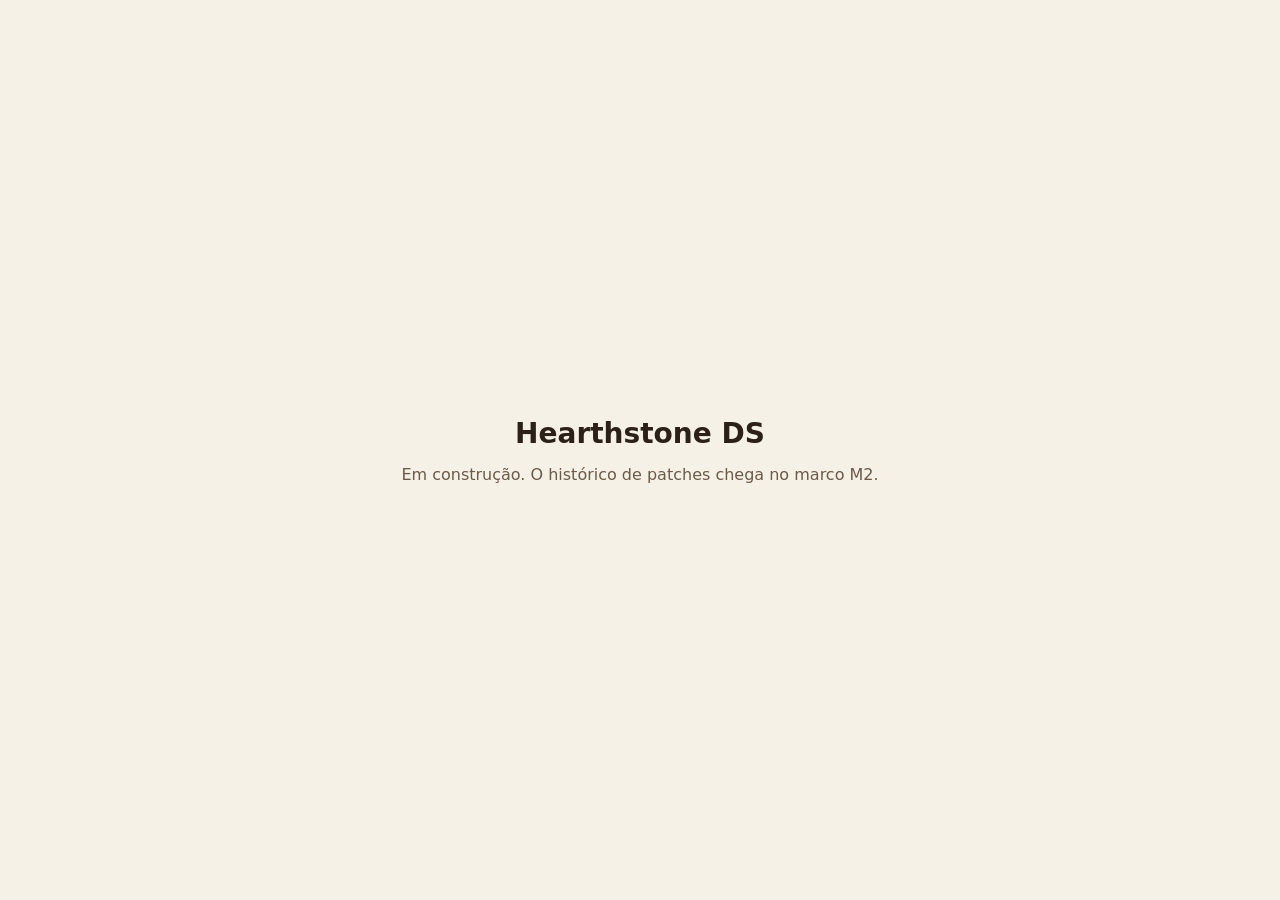
==== site/index.html @ 6dc9e194 "Fundação do Monitor: estrutura, testes e CI Primeira etapa (M0). Esqueleto do pacote Python `hsds` c" ====
<!doctype html>
<html lang="pt-BR">
<head>
  <meta charset="utf-8">
  <meta name="viewport" content="width=device-width, initial-scale=1">
  <title>Hearthstone DS</title>
  <style>
    :root { color-scheme: light dark; --fundo: #f6f1e7; --texto: #2b2118; --suave: #6b5a48; }
    @media (prefers-color-scheme: dark) { :root { --fundo: #1c1712; --texto: #f3e9d8; --suave: #b9a68c; } }
    body { margin: 0; min-height: 100vh; display: grid; place-items: center; background: var(--fundo); color: var(--texto); font: 1rem/1.5 system-ui, sans-serif; padding: 16px; box-sizing: border-box; }
    main { max-width: 32rem; text-align: center; }
    h1 { font-size: 1.75rem; margin: 0 0 .5rem; }
    p { color: var(--suave); margin: 0; }
  </style>
</head>
<body>
  <main>
    <h1>Hearthstone DS</h1>
    <p>Em construção. O histórico de patches chega no marco M2.</p>
  </main>
</body>
</html>
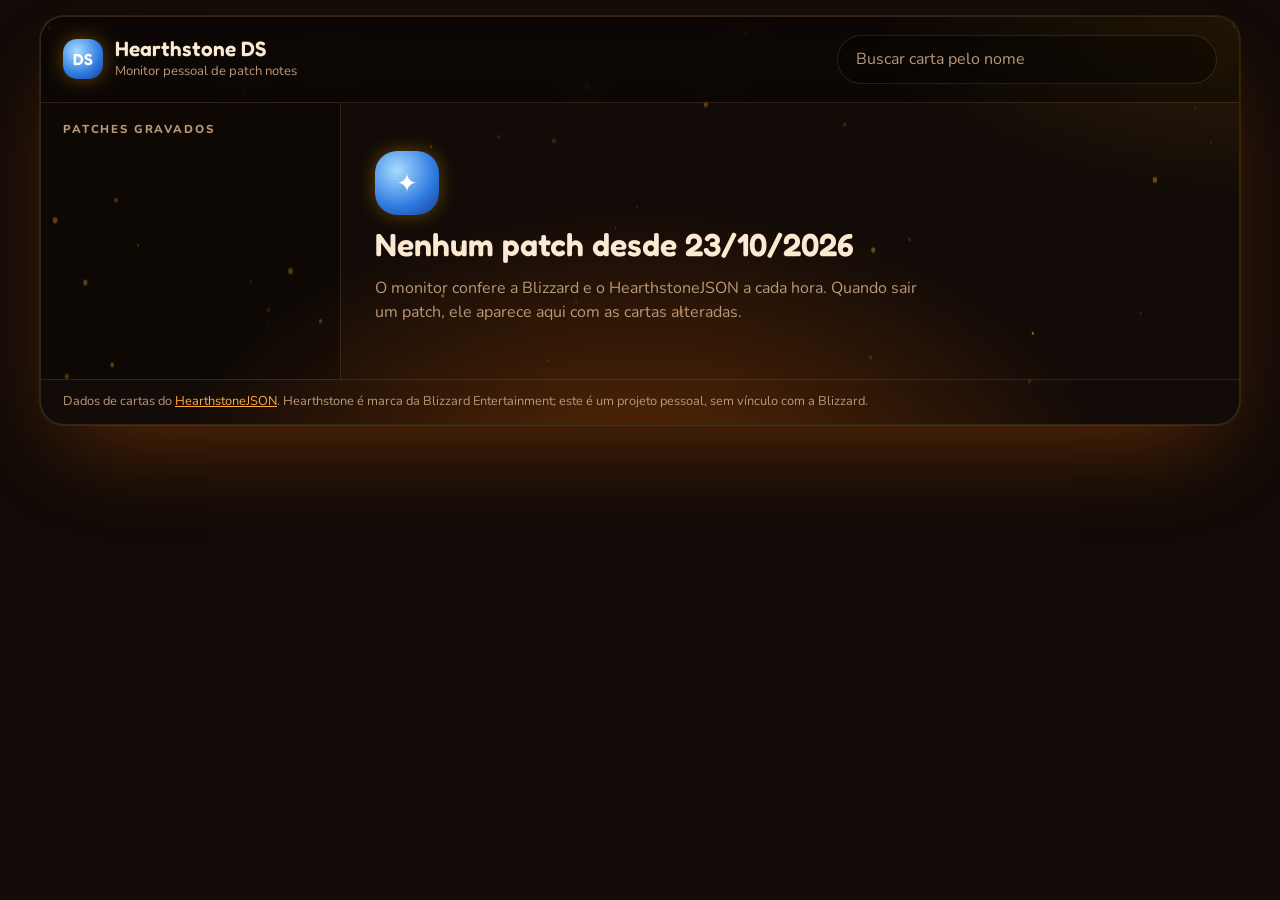
==== commit fa06bb55: "Dashboard estático com patches, cartas e notícias (M2) Primeira versão do dashboard: HTML, CSS e Jav" ====
--- a/site/index.html
+++ b/site/index.html
@@ -2,21 +2,139 @@
 <html lang="pt-BR">
 <head>
   <meta charset="utf-8">
-  <meta name="viewport" content="width=device-width, initial-scale=1">
+  <meta name="viewport" content="width=device-width, initial-scale=1, viewport-fit=cover">
   <title>Hearthstone DS</title>
-  <style>
-    :root { color-scheme: light dark; --fundo: #f6f1e7; --texto: #2b2118; --suave: #6b5a48; }
-    @media (prefers-color-scheme: dark) { :root { --fundo: #1c1712; --texto: #f3e9d8; --suave: #b9a68c; } }
-    body { margin: 0; min-height: 100vh; display: grid; place-items: center; background: var(--fundo); color: var(--texto); font: 1rem/1.5 system-ui, sans-serif; padding: 16px; box-sizing: border-box; }
-    main { max-width: 32rem; text-align: center; }
-    h1 { font-size: 1.75rem; margin: 0 0 .5rem; }
-    p { color: var(--suave); margin: 0; }
-  </style>
+  <meta name="description" content="Monitor pessoal de patch notes de Hearthstone: histórico de patches, cartas alteradas e busca por carta.">
+  <meta name="color-scheme" content="dark">
+  <link rel="preconnect" href="https://fonts.googleapis.com">
+  <link rel="preconnect" href="https://fonts.gstatic.com" crossorigin>
+  <link rel="stylesheet" href="https://fonts.googleapis.com/css2?family=Fredoka:wght@500;600&family=Nunito:wght@400;600;700;800&display=swap">
+  <link rel="stylesheet" href="css/taverna.css">
 </head>
 <body>
-  <main>
-    <h1>Hearthstone DS</h1>
-    <p>Em construção. O histórico de patches chega no marco M2.</p>
-  </main>
+  <a class="pular" href="#detalhe">Pular para o conteúdo</a>
+  <div class="app" id="app">
+    <canvas class="brasas" id="brasas" aria-hidden="true"></canvas>
+
+    <header class="barra">
+      <a class="marca" href="#" aria-label="Hearthstone DS, início">
+        <span class="selo" aria-hidden="true">DS</span>
+        <span><b>Hearthstone DS</b><small>Monitor pessoal de patch notes</small></span>
+      </a>
+      <div class="busca" role="search">
+        <label class="oculto" for="busca">Buscar carta</label>
+        <input id="busca" type="search" placeholder="Buscar carta pelo nome" autocomplete="off" aria-controls="busca-resultados">
+        <div class="resultados" id="busca-resultados" role="listbox" hidden></div>
+      </div>
+    </header>
+
+    <div class="corpo">
+      <nav class="lista" aria-label="Patches">
+        <p class="rotulo">Patches gravados</p>
+        <ol id="lista-patches"></ol>
+      </nav>
+
+      <main class="detalhe" id="detalhe" aria-live="polite" tabindex="-1">
+        <div class="estado" id="estado-carregando">
+          <span class="giro" aria-hidden="true"></span>
+          <p>Carregando os patches…</p>
+        </div>
+        <div class="estado" id="estado-vazio" hidden>
+          <span class="selo grande" aria-hidden="true">✦</span>
+          <h2>Nenhum patch desde 23/10/2026</h2>
+          <p>O monitor confere a Blizzard e o HearthstoneJSON a cada hora. Quando sair um patch, ele aparece aqui com as cartas alteradas.</p>
+        </div>
+        <div class="estado erro" id="estado-erro" hidden>
+          <h2>Não foi possível carregar os dados</h2>
+          <p>Recarregue a página em alguns minutos. Se continuar, a última execução do monitor pode ter falhado.</p>
+        </div>
+        <div id="conteudo"></div>
+      </main>
+    </div>
+
+    <footer class="rodape">
+      Dados de cartas do <a href="https://hearthstonejson.com/">HearthstoneJSON</a>. Hearthstone é marca da Blizzard Entertainment; este é um projeto pessoal, sem vínculo com a Blizzard.
+    </footer>
+  </div>
+
+  <!-- Modelos clonados por site/js/. Cada [data-campo] recebe texto; [data-texto-carta] recebe a marcação higienizada (só <b> e <i>). -->
+  <template id="tpl-patch">
+    <li><button type="button" class="patch" aria-current="false">
+      <span class="v"><span data-campo="versao"></span><time data-campo="data"></time></span>
+      <span class="conta"><span class="b" data-campo="buffs"></span><span class="n" data-campo="nerfs"></span><span class="a" data-campo="alteradas"></span></span>
+    </button></li>
+  </template>
+
+  <template id="tpl-detalhe">
+    <article class="patch-detalhe">
+      <header>
+        <h2 class="titulo" data-campo="titulo"></h2>
+        <div class="meta"><time data-campo="data"></time><a class="link" data-campo="link" href="#" rel="noopener"><span data-campo="link-texto">Notícia oficial</span> <span aria-hidden="true">→</span></a></div>
+      </header>
+      <div class="totais">
+        <div class="total b"><small>Buffs</small><b data-campo="buffs" data-contar></b></div>
+        <div class="total n"><small>Nerfs</small><b data-campo="nerfs" data-contar></b></div>
+        <div class="total a"><small>Alteradas</small><b data-campo="alteradas" data-contar></b></div>
+      </div>
+      <div class="grupos" data-campo="grupos"></div>
+    </article>
+  </template>
+
+  <template id="tpl-grupo">
+    <section class="grupo">
+      <h3><span class="pilula" data-campo="rotulo"></span><span data-campo="quantidade"></span></h3>
+      <ul class="cartas" data-campo="cartas"></ul>
+      <p class="vazio" data-campo="vazio" hidden>Nenhuma neste patch.</p>
+    </section>
+  </template>
+
+  <template id="tpl-carta">
+    <li class="carta">
+      <span class="mana" data-campo="custo"></span>
+      <div>
+        <div class="nome"><b data-campo="nome"></b><small data-campo="classe"></small></div>
+        <ul class="mudancas" data-campo="mudancas"></ul>
+      </div>
+    </li>
+  </template>
+
+  <template id="tpl-mudanca">
+    <li><span class="campo" data-campo="campo"></span><span class="antes" data-campo="antes"></span><span class="seta" aria-label="passou para">→</span><span class="depois" data-campo="depois"></span></li>
+  </template>
+
+  <template id="tpl-mudanca-texto">
+    <li><span class="campo">texto</span><span class="texto-mudou"><span class="antes" data-texto-carta="antes"></span><span class="depois" data-texto-carta="depois"></span></span></li>
+  </template>
+
+  <template id="tpl-resultado">
+    <button type="button" class="resultado" role="option"><span data-campo="nome"></span><small data-campo="info"></small></button>
+  </template>
+
+  <template id="tpl-ficha">
+    <article class="ficha-carta">
+      <button type="button" class="voltar" data-campo="voltar">← Voltar ao patch</button>
+      <header>
+        <h2 class="titulo" data-campo="nome"></h2>
+        <div class="meta"><span data-campo="classe"></span><span>dados da build atual</span></div>
+      </header>
+      <div class="totais" data-campo="atributos"></div>
+      <p class="texto-carta" data-texto-carta="texto"></p>
+      <section class="grupo">
+        <h3>Mudanças registradas</h3>
+        <ol class="historico" data-campo="historico"></ol>
+        <p class="vazio" data-campo="sem-historico" hidden>Nenhuma mudança desde a linha de base.</p>
+      </section>
+    </article>
+  </template>
+
+  <template id="tpl-atributo">
+    <div class="total"><small data-campo="rotulo"></small><b data-campo="valor" data-contar></b></div>
+  </template>
+
+  <template id="tpl-historico">
+    <li><a class="link" data-campo="patch" href="#"></a>, <time data-campo="data"></time><ul class="mudancas" data-campo="mudancas"></ul></li>
+  </template>
+
+  <script type="module" src="js/app.js"></script>
 </body>
 </html>
--- a/site/css/taverna.css
+++ b/site/css/taverna.css
@@ -0,0 +1,185 @@
+/* Taverna à Lareira (D28): fundo de brasa, vidro escuro, Fredoka nos títulos e Nunito no texto. Escura por escolha.
+   Layout: barra com busca no topo; lista de patches à esquerda e detalhe à direita, empilhados abaixo de 780 px. */
+:root {
+  color-scheme: dark;
+  --fundo: #120b07;
+  --texto: #fbe9d2;
+  --suave: #b99878;
+  --linha: rgba(255, 190, 120, .14);
+  --vidro: rgba(40, 24, 14, .72);
+  --campo: rgba(0, 0, 0, .35);
+  --popover: rgba(28, 17, 10, .94);
+  --realce: rgba(255, 171, 0, .09);
+  --selecao: rgba(255, 171, 0, .12);
+  --lateral: rgba(0, 0, 0, .25);
+  --ambar: #ffab3d;
+  --laranja: #ff6d00;
+  --buff: #9be27c;
+  --nerf: #ff7a5c;
+  --alterada: #ffd54f;
+  --sobre-pilula: #1a0f06;
+  --mana: radial-gradient(circle at 35% 30%, #a8dcff, #2f7be0 60%, #173f8f);
+  --brilho-mana: 0 0 18px rgba(255, 171, 0, .35);
+
+  --titulos: 'Fredoka', 'Nunito', system-ui, sans-serif;
+  --corpo: 'Nunito', system-ui, sans-serif;
+  --raio: 22px;
+  --mola: cubic-bezier(.34, 1.56, .64, 1);
+  --saida: cubic-bezier(.22, 1, .36, 1);
+  --suave-curva: cubic-bezier(.16, 1, .3, 1);
+}
+
+* { box-sizing: border-box; }
+[hidden] { display: none !important; }
+html { background: var(--fundo); }
+body {
+  margin: 0;
+  min-height: 100vh;
+  background: var(--fundo);
+  color: var(--texto);
+  font: 400 1rem/1.55 var(--corpo);
+  padding-block: 16px 32px;
+  padding-left: max(16px, env(safe-area-inset-left, 0px));
+  padding-right: max(16px, env(safe-area-inset-right, 0px));
+}
+a { color: var(--ambar); }
+:focus-visible { outline: 2px solid var(--ambar); outline-offset: 3px; }
+.oculto { position: absolute; width: 1px; height: 1px; overflow: hidden; clip: rect(0 0 0 0); white-space: nowrap; }
+.pular { position: absolute; left: 16px; top: -60px; z-index: 20; background: var(--ambar); color: var(--sobre-pilula); padding: 10px 14px; border-radius: 12px; font-weight: 800; }
+.pular:focus { top: 12px; }
+
+/* Moldura */
+.app {
+  position: relative;
+  isolation: isolate;
+  overflow: hidden;
+  max-width: 1200px;
+  margin: 0 auto;
+  border: 1px solid var(--linha);
+  border-radius: 24px;
+  box-shadow: 0 0 0 1px rgba(255, 171, 0, .12), 0 40px 90px -30px rgba(255, 109, 0, .35);
+  background: var(--fundo);
+}
+.app::before {
+  content: "";
+  position: absolute;
+  inset: 0;
+  z-index: -2;
+  pointer-events: none;
+  background:
+    radial-gradient(800px 500px at 50% 120%, rgba(255, 109, 0, .32), transparent 60%),
+    radial-gradient(600px 300px at 100% 0%, rgba(255, 171, 0, .12), transparent 60%);
+}
+.brasas { position: absolute; inset: 0; width: 100%; height: 100%; z-index: -1; pointer-events: none; }
+
+/* Barra */
+.barra { display: flex; flex-wrap: wrap; gap: 14px; align-items: center; justify-content: space-between; padding: 18px 22px; border-bottom: 1px solid var(--linha); background: rgba(0, 0, 0, .3); backdrop-filter: blur(14px); }
+.marca { display: flex; align-items: center; gap: 12px; color: inherit; text-decoration: none; }
+.marca b { display: block; font: 600 1.3rem/1.1 var(--titulos); }
+.marca small { display: block; color: var(--suave); font-size: .82rem; }
+.selo { width: 40px; height: 40px; flex: none; display: grid; place-items: center; border-radius: 14px; background: var(--mana); color: #fff; font: 600 1rem var(--titulos); box-shadow: var(--brilho-mana); animation: respira 4s ease-in-out infinite; }
+.selo.grande { width: 64px; height: 64px; border-radius: 22px; font-size: 1.6rem; }
+@keyframes respira { 50% { transform: translateY(-2px) rotate(-4deg); } }
+
+.busca { position: relative; flex: 1 1 240px; max-width: 380px; }
+.busca input { width: 100%; min-height: 46px; padding: 11px 18px; font: inherit; color: var(--texto); background: var(--campo); border: 1px solid var(--linha); border-radius: 999px; transition: box-shadow .35s var(--saida), border-color .35s; }
+.busca input::placeholder { color: var(--suave); }
+.busca input:focus { outline: none; border-color: var(--ambar); box-shadow: 0 0 0 4px rgba(255, 171, 61, .22); }
+.resultados { position: absolute; z-index: 6; left: 0; right: 0; top: calc(100% + 8px); display: grid; padding: 6px; background: var(--popover); border: 1px solid var(--linha); border-radius: 20px; box-shadow: 0 20px 50px rgba(0, 0, 0, .45); backdrop-filter: blur(18px); transform-origin: top; animation: abre .35s var(--mola) both; }
+@keyframes abre { from { opacity: 0; transform: translateY(-6px) scale(.97); } }
+.resultado { all: unset; cursor: pointer; display: flex; justify-content: space-between; gap: 10px; padding: 10px 14px; border-radius: 14px; animation: sobe .4s var(--saida) both; animation-delay: calc(var(--i, 0) * 45ms); }
+.resultado:hover, .resultado:focus-visible, .resultado[aria-selected="true"] { background: var(--realce); }
+.resultado small { color: var(--suave); }
+.resultado[disabled] { cursor: default; color: var(--suave); }
+
+/* Corpo */
+.corpo { display: grid; grid-template-columns: minmax(0, 300px) minmax(0, 1fr); }
+@media (max-width: 780px) { .corpo { grid-template-columns: minmax(0, 1fr); } }
+.lista { padding: 18px 12px; border-right: 1px solid var(--linha); background: var(--lateral); }
+@media (max-width: 780px) { .lista { border-right: 0; border-bottom: 1px solid var(--linha); } }
+.rotulo { margin: 0 10px 10px; color: var(--suave); font-weight: 800; font-size: .72rem; letter-spacing: .16em; text-transform: uppercase; }
+.lista ol { list-style: none; margin: 0; padding: 0; display: grid; gap: 6px; }
+.patch { all: unset; box-sizing: border-box; width: 100%; min-height: 44px; cursor: pointer; display: grid; gap: 4px; padding: 12px 14px; border-radius: 18px; transition: transform .45s var(--mola), background .3s; animation: sobe .6s var(--saida) both; animation-delay: calc(var(--i, 0) * 80ms); }
+.patch:hover { transform: translateX(4px); background: var(--realce); }
+.patch[aria-current="true"] { background: var(--selecao); box-shadow: inset 0 0 0 1px rgba(255, 171, 0, .35); }
+.patch .v { display: flex; justify-content: space-between; gap: 8px; font: 600 1.2rem var(--titulos); }
+.patch time { font: 600 .82rem var(--corpo); color: var(--suave); font-variant-numeric: tabular-nums; }
+.conta { display: flex; flex-wrap: wrap; gap: 4px 10px; font-size: .8rem; font-weight: 700; font-variant-numeric: tabular-nums; }
+.conta .b, .total.b b { color: var(--buff); }
+.conta .n, .total.n b { color: var(--nerf); }
+.conta .a, .total.a b { color: var(--alterada); }
+
+/* Detalhe */
+.detalhe { min-width: 0; padding: 24px clamp(16px, 3vw, 34px) 30px; outline: none; }
+.patch-detalhe, .ficha-carta { display: grid; gap: 22px; }
+.patch-detalhe > header, .ficha-carta > header { display: grid; gap: 8px; }
+.titulo { margin: 0; font: 600 clamp(1.7rem, 3.4vw, 2.5rem)/1.08 var(--titulos); letter-spacing: -.02em; text-wrap: balance; }
+/* site/js/ quebra o título em <span class="palavra" style="--i:N"> para a revelação palavra a palavra */
+.titulo .palavra { display: inline-block; background: linear-gradient(180deg, #ffe7c2, var(--ambar)); -webkit-background-clip: text; background-clip: text; color: transparent; animation: palavra .7s var(--suave-curva) both; animation-delay: calc(var(--i, 0) * 70ms); margin-right: .24em; }
+.titulo .palavra:last-child { margin-right: 0; }
+@keyframes palavra { from { opacity: 0; transform: translateY(.45em) rotate(3deg); filter: blur(6px); } }
+.meta { display: flex; flex-wrap: wrap; gap: 8px 14px; align-items: center; color: var(--suave); font-size: .9rem; }
+.link { display: inline-flex; align-items: center; gap: 6px; color: var(--ambar); font-weight: 700; text-decoration: none; transition: gap .35s var(--mola); }
+.link:hover { gap: 12px; }
+
+.totais { display: flex; flex-wrap: wrap; gap: 10px; }
+.total { flex: 1 1 120px; display: grid; gap: 2px; padding: 14px 16px; background: var(--vidro); border: 1px solid var(--linha); border-radius: var(--raio); animation: sobe .6s var(--saida) both; animation-delay: calc(var(--i, 0) * 70ms + 120ms); }
+.total small { color: var(--suave); font-weight: 800; font-size: .7rem; letter-spacing: .14em; text-transform: uppercase; }
+.total b { font: 600 2rem/1 var(--titulos); font-variant-numeric: tabular-nums; }
+
+.grupos { display: grid; gap: 22px; }
+.grupo { display: grid; gap: 10px; }
+.grupo h3 { margin: 0; display: flex; align-items: center; gap: 10px; font: 600 1.15rem var(--titulos); }
+.pilula { position: relative; overflow: hidden; padding: 4px 11px; border-radius: 999px; color: var(--sobre-pilula); font: 800 .72rem var(--corpo); letter-spacing: .1em; text-transform: uppercase; }
+.pilula::after { content: ""; position: absolute; inset: 0; background: linear-gradient(100deg, transparent 30%, rgba(255, 255, 255, .55) 50%, transparent 70%); transform: translateX(-120%); animation: brilho 3.2s var(--saida) infinite; animation-delay: var(--d, 0s); }
+@keyframes brilho { 0%, 60% { transform: translateX(-120%); } 100% { transform: translateX(120%); } }
+.grupo.buffs .pilula { background: var(--buff); }
+.grupo.nerfs .pilula { background: var(--nerf); --d: .6s; }
+.grupo.alteradas .pilula { background: var(--alterada); --d: 1.2s; }
+
+.cartas { list-style: none; margin: 0; padding: 0; display: grid; gap: 10px; }
+/* site/js/ atualiza --cx e --cy no pointermove para a luz que segue o cursor */
+.carta { position: relative; overflow: hidden; display: grid; grid-template-columns: auto minmax(0, 1fr); gap: 14px; align-items: start; padding: 14px 16px; background: var(--vidro); border: 1px solid var(--linha); border-radius: var(--raio); transition: transform .5s var(--mola), box-shadow .4s, border-color .4s; animation: sobe .65s var(--saida) both; animation-delay: calc(var(--i, 0) * 70ms + 200ms); }
+.carta:has(> .mana[hidden]) { grid-template-columns: minmax(0, 1fr); }
+.carta::before { content: ""; position: absolute; inset: 0; pointer-events: none; opacity: 0; background: radial-gradient(360px circle at var(--cx, 50%) var(--cy, 50%), rgba(255, 171, 61, .22), transparent 60%); transition: opacity .3s; }
+.carta:hover { transform: translateY(-4px) scale(1.01); border-color: var(--ambar); box-shadow: 0 0 0 1px rgba(255, 171, 0, .45), 0 20px 50px -20px rgba(255, 109, 0, .55); }
+.carta:hover::before { opacity: 1; }
+.mana { width: 40px; height: 40px; display: grid; place-items: center; border-radius: 50%; background: var(--mana); color: #fff; font: 600 1.15rem var(--titulos); font-variant-numeric: tabular-nums; box-shadow: var(--brilho-mana); }
+.carta:hover .mana { animation: pulsa 1.1s var(--saida) infinite; }
+@keyframes pulsa { 0% { box-shadow: var(--brilho-mana), 0 0 0 0 rgba(255, 171, 61, .6); } 100% { box-shadow: var(--brilho-mana), 0 0 0 12px transparent; } }
+.nome { display: flex; flex-wrap: wrap; gap: 4px 10px; align-items: baseline; }
+.nome b { font-size: 1.02rem; font-weight: 800; }
+.nome small { color: var(--suave); font-weight: 800; font-size: .68rem; letter-spacing: .12em; text-transform: uppercase; }
+.mudancas { list-style: none; margin: 8px 0 0; padding: 0; display: grid; gap: 6px; font-size: .92rem; }
+.mudancas li { display: flex; flex-wrap: wrap; gap: 6px 10px; align-items: center; }
+.campo { min-width: 4.6em; color: var(--suave); font-weight: 700; }
+.antes { color: var(--suave); text-decoration: line-through; text-decoration-thickness: 2px; }
+.seta { display: inline-block; color: var(--ambar); animation: seta 1.8s var(--saida) infinite; }
+@keyframes seta { 50% { transform: translateX(3px); } }
+.depois { display: inline-block; padding: 1px 10px; border-radius: 999px; background: var(--realce); font-weight: 800; animation: salta .6s var(--mola) both; animation-delay: calc(var(--i, 0) * 70ms + 500ms); }
+@keyframes salta { from { opacity: 0; transform: scale(.4); } }
+.texto-mudou { display: grid; gap: 4px; width: 100%; }
+.texto-mudou .depois { border-radius: 12px; padding: 4px 10px; }
+.vazio { margin: 0; color: var(--suave); font-size: .9rem; }
+
+.texto-carta { margin: 0; max-width: 60ch; padding: 14px 16px; background: var(--vidro); border: 1px solid var(--linha); border-radius: var(--raio); }
+.historico { margin: 0; padding-left: 1.2em; display: grid; gap: 8px; }
+.voltar { all: unset; cursor: pointer; width: max-content; color: var(--ambar); font-weight: 800; font-size: .92rem; transition: transform .35s var(--mola); }
+.voltar:hover { transform: translateX(-4px); }
+
+/* Estados */
+.estado { display: grid; justify-items: start; gap: 12px; padding: 24px 0; max-width: 56ch; animation: sobe .6s var(--saida) both; }
+.estado h2 { margin: 0; font: 600 clamp(1.5rem, 3vw, 2rem)/1.15 var(--titulos); text-wrap: balance; }
+.estado p { margin: 0; color: var(--suave); }
+.estado.erro h2 { color: var(--nerf); }
+.giro { width: 36px; height: 36px; border-radius: 50%; border: 3px solid var(--linha); border-top-color: var(--ambar); animation: gira 1s linear infinite; }
+@keyframes gira { to { transform: rotate(360deg); } }
+
+.rodape { padding: 12px 22px; border-top: 1px solid var(--linha); color: var(--suave); font-size: .8rem; }
+
+@keyframes sobe { from { opacity: 0; transform: translateY(16px); filter: blur(4px); } }
+
+@media (prefers-reduced-motion: reduce) {
+  *, *::before, *::after { animation: none !important; transition: none !important; }
+  .titulo .palavra { opacity: 1; }
+}
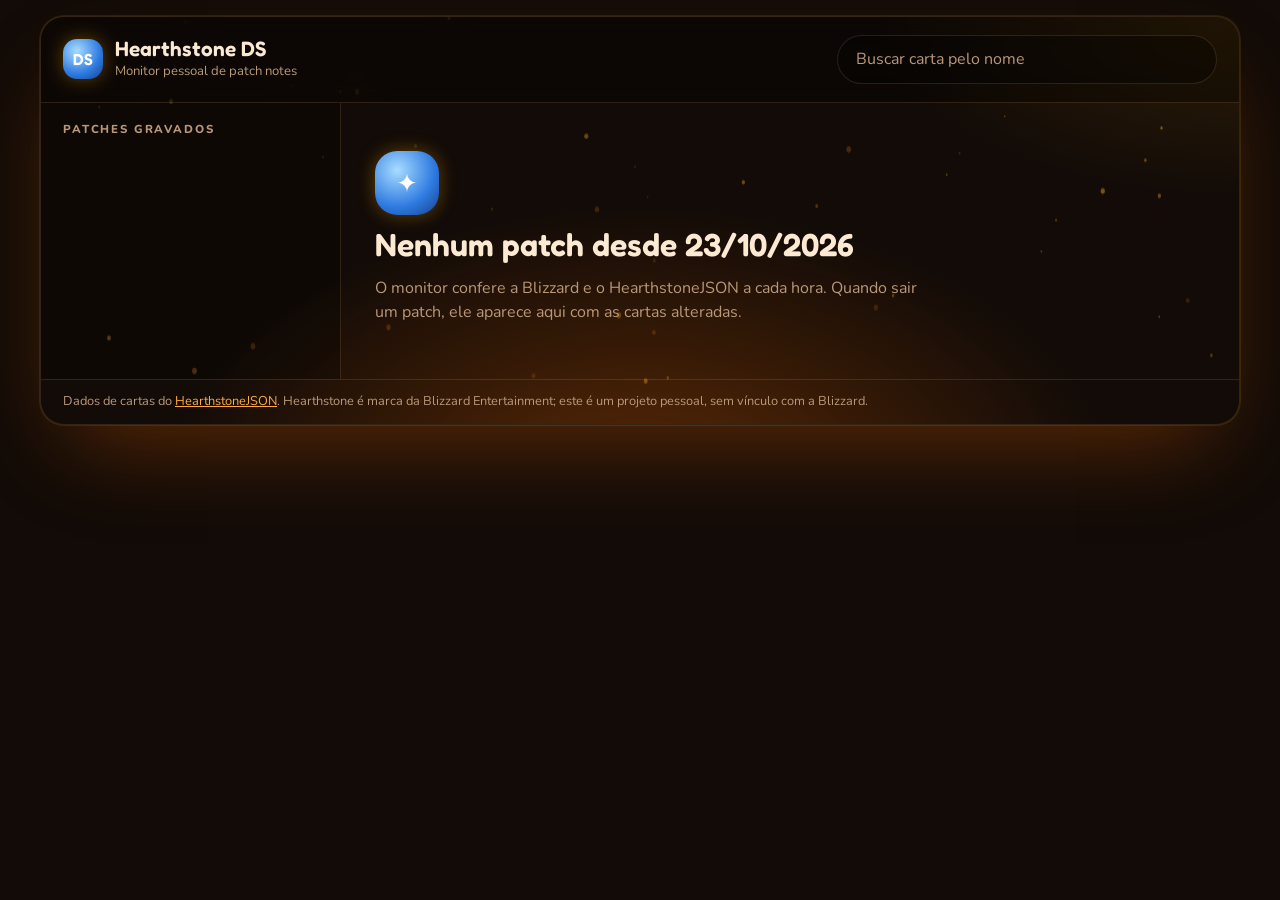
==== commit dab7d749: "Resumo dos patches e das notícias por IA (M2b) Cada patch e cada notícia ganham um resumo em portugu" ====
--- a/site/index.html
+++ b/site/index.html
@@ -4,7 +4,7 @@
   <meta charset="utf-8">
   <meta name="viewport" content="width=device-width, initial-scale=1, viewport-fit=cover">
   <title>Hearthstone DS</title>
-  <meta name="description" content="Monitor pessoal de patch notes de Hearthstone: histórico de patches, cartas alteradas e busca por carta.">
+  <meta name="description" content="Monitor pessoal de patch notes de Hearthstone: histórico de patches, cartas alteradas, notícias resumidas e busca por carta.">
   <meta name="color-scheme" content="dark">
   <link rel="preconnect" href="https://fonts.googleapis.com">
   <link rel="preconnect" href="https://fonts.gstatic.com" crossorigin>
@@ -29,9 +29,11 @@
     </header>
 
     <div class="corpo">
-      <nav class="lista" aria-label="Patches">
+      <nav class="lista" aria-label="Patches e notícias">
         <p class="rotulo">Patches gravados</p>
         <ol id="lista-patches"></ol>
+        <p class="rotulo rotulo-noticias" id="rotulo-noticias" hidden>Notícias</p>
+        <ol id="lista-noticias" hidden></ol>
       </nav>
 
       <main class="detalhe" id="detalhe" aria-live="polite" tabindex="-1">
@@ -71,6 +73,11 @@
         <h2 class="titulo" data-campo="titulo"></h2>
         <div class="meta"><time data-campo="data"></time><a class="link" data-campo="link" href="#" rel="noopener"><span data-campo="link-texto">Notícia oficial</span> <span aria-hidden="true">→</span></a></div>
       </header>
+      <section class="resumo-ia" data-campo="resumo-ia" aria-labelledby="resumo-ia-titulo" hidden>
+        <h3 id="resumo-ia-titulo"><span class="selo-ia"><span aria-hidden="true">✦</span> Resumo gerado por IA</span></h3>
+        <ul class="topicos" data-campo="topicos"></ul>
+        <p class="nota-ia">Escrito por IA a partir da <a data-campo="resumo-link" href="#" rel="noopener">notícia oficial</a>; os números das cartas vêm dos dados abaixo.</p>
+      </section>
       <div class="totais">
         <div class="total b"><small>Buffs</small><b data-campo="buffs" data-contar></b></div>
         <div class="total n"><small>Nerfs</small><b data-campo="nerfs" data-contar></b></div>
@@ -78,6 +85,33 @@
       </div>
       <div class="grupos" data-campo="grupos"></div>
     </article>
+  </template>
+
+  <template id="tpl-noticia-item">
+    <li><button type="button" class="patch noticia-item" aria-current="false">
+      <span class="titulo-noticia" data-campo="titulo"></span>
+      <time data-campo="data"></time>
+    </button></li>
+  </template>
+
+  <template id="tpl-noticia">
+    <article class="patch-detalhe noticia-detalhe">
+      <header>
+        <p class="tipo">Notícia</p>
+        <h2 class="titulo" data-campo="titulo"></h2>
+        <div class="meta"><time data-campo="data"></time><a class="link" data-campo="link" href="#" rel="noopener">Notícia oficial <span aria-hidden="true">→</span></a></div>
+      </header>
+      <section class="resumo-ia" data-campo="resumo-ia" aria-labelledby="resumo-noticia-titulo" hidden>
+        <h3 id="resumo-noticia-titulo"><span class="selo-ia"><span aria-hidden="true">✦</span> Resumo gerado por IA</span></h3>
+        <ul class="topicos" data-campo="topicos"></ul>
+        <p class="nota-ia">Escrito por IA a partir da <a data-campo="resumo-link" href="#" rel="noopener">notícia oficial</a>.</p>
+      </section>
+      <p class="vazio" data-campo="sem-resumo" hidden>O resumo desta notícia ainda não ficou pronto. Enquanto isso, a notícia completa está no link acima.</p>
+    </article>
+  </template>
+
+  <template id="tpl-topico">
+    <li class="topico" data-campo="texto"></li>
   </template>
 
   <template id="tpl-grupo">
--- a/site/css/taverna.css
+++ b/site/css/taverna.css
@@ -109,6 +109,13 @@
 .conta .n, .total.n b { color: var(--nerf); }
 .conta .a, .total.a b { color: var(--alterada); }
 
+/* Notícias na lista: site/js/ reaproveita .patch, com título em várias linhas */
+.rotulo-noticias { margin-top: 22px; }
+.noticia-item { gap: 6px; }
+.titulo-noticia { font: 600 1rem/1.3 var(--titulos); text-wrap: balance; }
+.noticia-item time { font: 600 .78rem var(--corpo); color: var(--suave); }
+.tipo { margin: 0; color: var(--ambar); font-weight: 800; font-size: .72rem; letter-spacing: .16em; text-transform: uppercase; }
+
 /* Detalhe */
 .detalhe { min-width: 0; padding: 24px clamp(16px, 3vw, 34px) 30px; outline: none; }
 .patch-detalhe, .ficha-carta { display: grid; gap: 22px; }
@@ -126,6 +133,17 @@
 .total { flex: 1 1 120px; display: grid; gap: 2px; padding: 14px 16px; background: var(--vidro); border: 1px solid var(--linha); border-radius: var(--raio); animation: sobe .6s var(--saida) both; animation-delay: calc(var(--i, 0) * 70ms + 120ms); }
 .total small { color: var(--suave); font-weight: 800; font-size: .7rem; letter-spacing: .14em; text-transform: uppercase; }
 .total b { font: 600 2rem/1 var(--titulos); font-variant-numeric: tabular-nums; }
+
+/* Resumo por IA (M2b): site/js/ põe --i em cada .topico para a cascata */
+.resumo-ia { position: relative; overflow: hidden; display: grid; gap: 12px; padding: 18px 20px; background: var(--vidro); border: 1px solid var(--linha); border-left: 3px solid var(--ambar); border-radius: var(--raio); animation: sobe .6s var(--saida) both; animation-delay: 80ms; }
+.resumo-ia::before { content: ""; position: absolute; inset: -40% 40% auto -10%; height: 160%; pointer-events: none; background: radial-gradient(closest-side, rgba(255, 171, 61, .12), transparent); }
+.resumo-ia h3 { margin: 0; }
+.selo-ia { position: relative; overflow: hidden; display: inline-flex; align-items: center; gap: 6px; padding: 4px 12px; border-radius: 999px; background: var(--realce); box-shadow: inset 0 0 0 1px rgba(255, 171, 0, .35); color: var(--ambar); font: 800 .72rem var(--corpo); letter-spacing: .1em; text-transform: uppercase; }
+.selo-ia::after { content: ""; position: absolute; inset: 0; background: linear-gradient(100deg, transparent 30%, rgba(255, 220, 160, .35) 50%, transparent 70%); transform: translateX(-120%); animation: brilho 3.2s var(--saida) infinite; }
+.topicos { list-style: none; margin: 0; padding: 0; display: grid; gap: 14px; max-width: 70ch; }
+.topico { position: relative; padding: 12px 14px; background: var(--campo); border-radius: 16px; line-height: 1.6; animation: sobe .55s var(--saida) both; animation-delay: calc(var(--i, 0) * 70ms + 160ms); }
+.nota-ia { margin: 0; color: var(--suave); font-size: .82rem; }
+.nota-ia a { color: var(--ambar); font-weight: 700; }
 
 .grupos { display: grid; gap: 22px; }
 .grupo { display: grid; gap: 10px; }
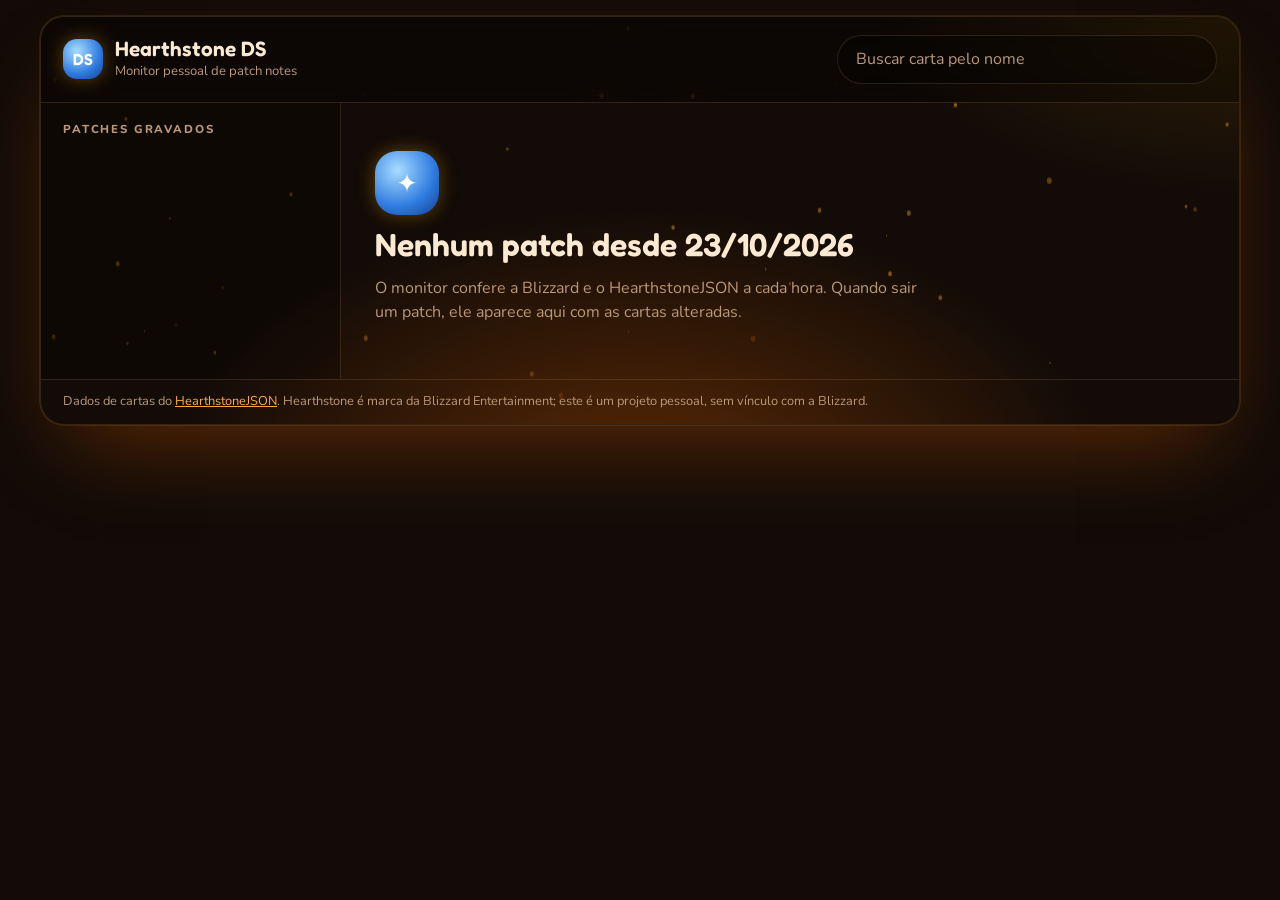
==== commit 43318234: "Histórico retroativo de patches e notícias (M2c) O Monitor consegue montar o histórico antigo de pat" ====
--- a/site/index.html
+++ b/site/index.html
@@ -32,8 +32,10 @@
       <nav class="lista" aria-label="Patches e notícias">
         <p class="rotulo">Patches gravados</p>
         <ol id="lista-patches"></ol>
+        <button type="button" class="mais" id="mais-patches" aria-controls="lista-patches" hidden>Mostrar mais</button>
         <p class="rotulo rotulo-noticias" id="rotulo-noticias" hidden>Notícias</p>
         <ol id="lista-noticias" hidden></ol>
+        <button type="button" class="mais" id="mais-noticias" aria-controls="lista-noticias" hidden>Mostrar mais</button>
       </nav>
 
       <main class="detalhe" id="detalhe" aria-live="polite" tabindex="-1">
@@ -78,7 +80,8 @@
         <ul class="topicos" data-campo="topicos"></ul>
         <p class="nota-ia">Escrito por IA a partir da <a data-campo="resumo-link" href="#" rel="noopener">notícia oficial</a>; os números das cartas vêm dos dados abaixo.</p>
       </section>
-      <div class="totais">
+      <p class="vazio" data-campo="sem-cartas" hidden>Lista de cartas indisponível para este patch.</p>
+      <div class="totais" data-campo="totais">
         <div class="total b"><small>Buffs</small><b data-campo="buffs" data-contar></b></div>
         <div class="total n"><small>Nerfs</small><b data-campo="nerfs" data-contar></b></div>
         <div class="total a"><small>Alteradas</small><b data-campo="alteradas" data-contar></b></div>
--- a/site/css/taverna.css
+++ b/site/css/taverna.css
@@ -111,6 +111,11 @@
 
 /* Notícias na lista: site/js/ reaproveita .patch, com título em várias linhas */
 .rotulo-noticias { margin-top: 22px; }
+
+/* "Mostrar mais" no fim das listas (M2c-10): site/js/ abre mais 10 itens por clique */
+.mais { all: unset; box-sizing: border-box; cursor: pointer; min-height: 44px; margin: 8px 4px 0; padding: 10px 14px; border-radius: 18px; color: var(--ambar); font-weight: 800; font-size: .88rem; border: 1px dashed rgba(255, 171, 0, .35); transition: transform .45s var(--mola), background .3s; }
+.mais:hover { transform: translateY(-2px); background: var(--realce); }
+.mais:focus-visible { outline: 2px solid var(--ambar); outline-offset: 2px; }
 .noticia-item { gap: 6px; }
 .titulo-noticia { font: 600 1rem/1.3 var(--titulos); text-wrap: balance; }
 .noticia-item time { font: 600 .78rem var(--corpo); color: var(--suave); }
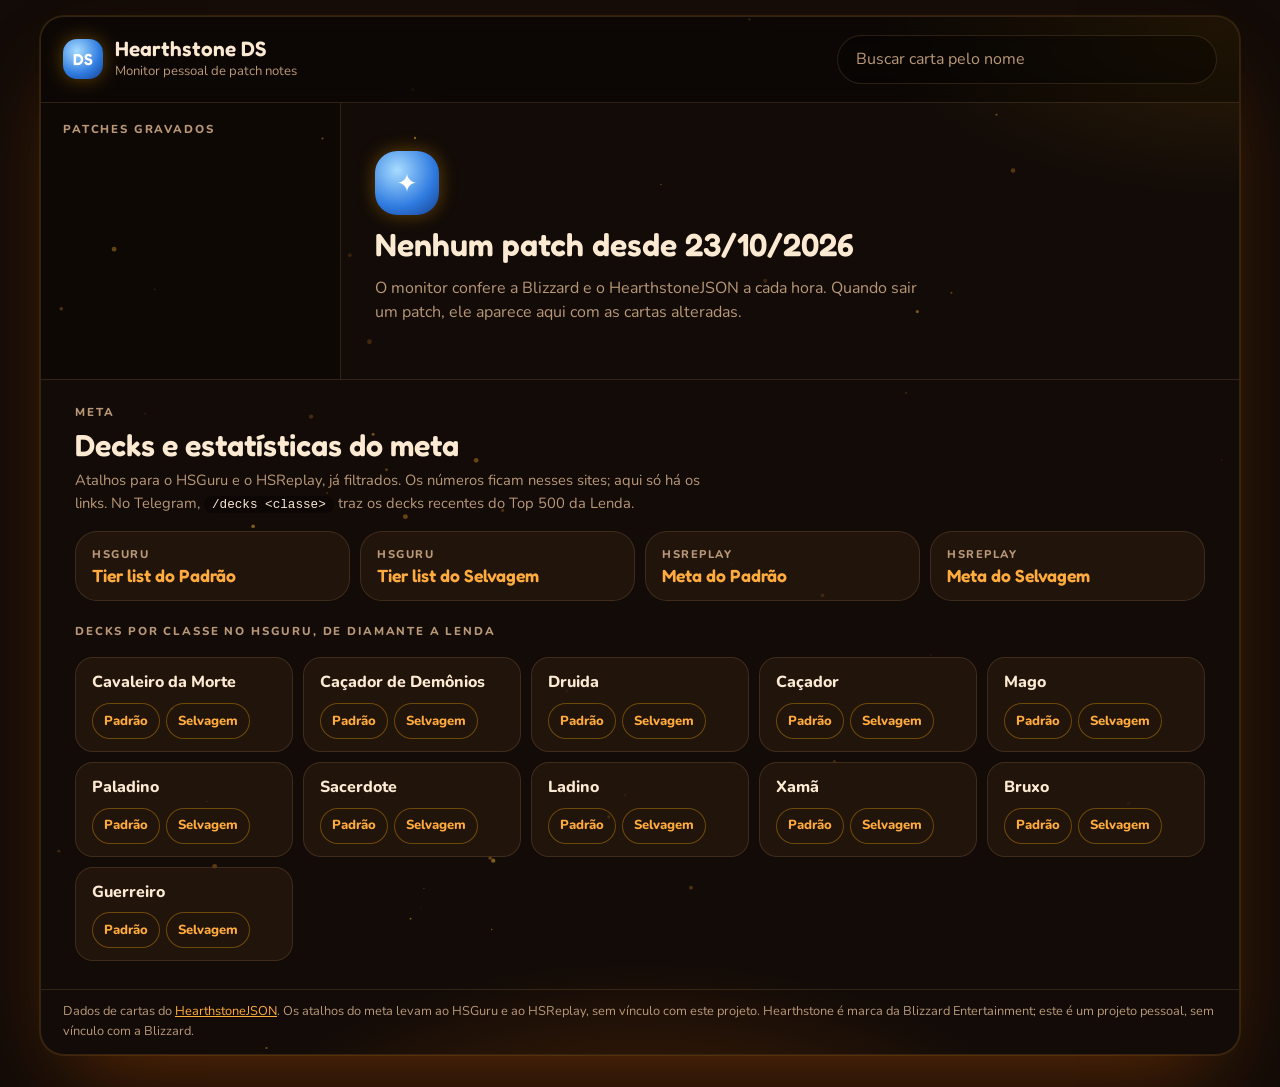
==== commit 6ec749bb: "Meta dos decks: comandos /decks e /meta e seção no dashboard (M4) O dashboard ganha a seção Meta e o" ====
--- a/site/index.html
+++ b/site/index.html
@@ -56,8 +56,69 @@
       </main>
     </div>
 
+    <section class="secao-meta" id="meta" aria-labelledby="meta-titulo">
+      <header class="cabeca-meta">
+        <p class="rotulo">Meta</p>
+        <h2 id="meta-titulo">Decks e estatísticas do meta</h2>
+        <p>Atalhos para o HSGuru e o HSReplay, já filtrados. Os números ficam nesses sites; aqui só há os links. No Telegram, <code>/decks &lt;classe&gt;</code> traz os decks recentes do Top 500 da Lenda.</p>
+      </header>
+      <ul class="visao-meta">
+        <li><a class="atalho" href="https://www.hsguru.com/meta?format=2" target="_blank" rel="noopener"><small>HSGuru</small><b>Tier list do Padrão</b></a></li>
+        <li><a class="atalho" href="https://www.hsguru.com/meta?format=1" target="_blank" rel="noopener"><small>HSGuru</small><b>Tier list do Selvagem</b></a></li>
+        <li><a class="atalho" href="https://hsreplay.net/meta/#gameType=RANKED_STANDARD" target="_blank" rel="noopener"><small>HSReplay</small><b>Meta do Padrão</b></a></li>
+        <li><a class="atalho" href="https://hsreplay.net/meta/#gameType=RANKED_WILD" target="_blank" rel="noopener"><small>HSReplay</small><b>Meta do Selvagem</b></a></li>
+      </ul>
+      <p class="rotulo rotulo-classes">Decks por classe no HSGuru, de Diamante a Lenda</p>
+      <ul class="classes-meta">
+          <li class="classe-meta" style="--i:0">
+            <span class="nome-classe">Cavaleiro da Morte</span>
+            <span class="formatos"><a href="https://www.hsguru.com/decks?format=2&amp;player_class=DEATHKNIGHT&amp;rank=diamond_to_legend" target="_blank" rel="noopener">Padrão</a><a href="https://www.hsguru.com/decks?format=1&amp;player_class=DEATHKNIGHT&amp;rank=diamond_to_legend" target="_blank" rel="noopener">Selvagem</a></span>
+          </li>
+          <li class="classe-meta" style="--i:1">
+            <span class="nome-classe">Caçador de Demônios</span>
+            <span class="formatos"><a href="https://www.hsguru.com/decks?format=2&amp;player_class=DEMONHUNTER&amp;rank=diamond_to_legend" target="_blank" rel="noopener">Padrão</a><a href="https://www.hsguru.com/decks?format=1&amp;player_class=DEMONHUNTER&amp;rank=diamond_to_legend" target="_blank" rel="noopener">Selvagem</a></span>
+          </li>
+          <li class="classe-meta" style="--i:2">
+            <span class="nome-classe">Druida</span>
+            <span class="formatos"><a href="https://www.hsguru.com/decks?format=2&amp;player_class=DRUID&amp;rank=diamond_to_legend" target="_blank" rel="noopener">Padrão</a><a href="https://www.hsguru.com/decks?format=1&amp;player_class=DRUID&amp;rank=diamond_to_legend" target="_blank" rel="noopener">Selvagem</a></span>
+          </li>
+          <li class="classe-meta" style="--i:3">
+            <span class="nome-classe">Caçador</span>
+            <span class="formatos"><a href="https://www.hsguru.com/decks?format=2&amp;player_class=HUNTER&amp;rank=diamond_to_legend" target="_blank" rel="noopener">Padrão</a><a href="https://www.hsguru.com/decks?format=1&amp;player_class=HUNTER&amp;rank=diamond_to_legend" target="_blank" rel="noopener">Selvagem</a></span>
+          </li>
+          <li class="classe-meta" style="--i:4">
+            <span class="nome-classe">Mago</span>
+            <span class="formatos"><a href="https://www.hsguru.com/decks?format=2&amp;player_class=MAGE&amp;rank=diamond_to_legend" target="_blank" rel="noopener">Padrão</a><a href="https://www.hsguru.com/decks?format=1&amp;player_class=MAGE&amp;rank=diamond_to_legend" target="_blank" rel="noopener">Selvagem</a></span>
+          </li>
+          <li class="classe-meta" style="--i:5">
+            <span class="nome-classe">Paladino</span>
+            <span class="formatos"><a href="https://www.hsguru.com/decks?format=2&amp;player_class=PALADIN&amp;rank=diamond_to_legend" target="_blank" rel="noopener">Padrão</a><a href="https://www.hsguru.com/decks?format=1&amp;player_class=PALADIN&amp;rank=diamond_to_legend" target="_blank" rel="noopener">Selvagem</a></span>
+          </li>
+          <li class="classe-meta" style="--i:6">
+            <span class="nome-classe">Sacerdote</span>
+            <span class="formatos"><a href="https://www.hsguru.com/decks?format=2&amp;player_class=PRIEST&amp;rank=diamond_to_legend" target="_blank" rel="noopener">Padrão</a><a href="https://www.hsguru.com/decks?format=1&amp;player_class=PRIEST&amp;rank=diamond_to_legend" target="_blank" rel="noopener">Selvagem</a></span>
+          </li>
+          <li class="classe-meta" style="--i:7">
+            <span class="nome-classe">Ladino</span>
+            <span class="formatos"><a href="https://www.hsguru.com/decks?format=2&amp;player_class=ROGUE&amp;rank=diamond_to_legend" target="_blank" rel="noopener">Padrão</a><a href="https://www.hsguru.com/decks?format=1&amp;player_class=ROGUE&amp;rank=diamond_to_legend" target="_blank" rel="noopener">Selvagem</a></span>
+          </li>
+          <li class="classe-meta" style="--i:8">
+            <span class="nome-classe">Xamã</span>
+            <span class="formatos"><a href="https://www.hsguru.com/decks?format=2&amp;player_class=SHAMAN&amp;rank=diamond_to_legend" target="_blank" rel="noopener">Padrão</a><a href="https://www.hsguru.com/decks?format=1&amp;player_class=SHAMAN&amp;rank=diamond_to_legend" target="_blank" rel="noopener">Selvagem</a></span>
+          </li>
+          <li class="classe-meta" style="--i:9">
+            <span class="nome-classe">Bruxo</span>
+            <span class="formatos"><a href="https://www.hsguru.com/decks?format=2&amp;player_class=WARLOCK&amp;rank=diamond_to_legend" target="_blank" rel="noopener">Padrão</a><a href="https://www.hsguru.com/decks?format=1&amp;player_class=WARLOCK&amp;rank=diamond_to_legend" target="_blank" rel="noopener">Selvagem</a></span>
+          </li>
+          <li class="classe-meta" style="--i:10">
+            <span class="nome-classe">Guerreiro</span>
+            <span class="formatos"><a href="https://www.hsguru.com/decks?format=2&amp;player_class=WARRIOR&amp;rank=diamond_to_legend" target="_blank" rel="noopener">Padrão</a><a href="https://www.hsguru.com/decks?format=1&amp;player_class=WARRIOR&amp;rank=diamond_to_legend" target="_blank" rel="noopener">Selvagem</a></span>
+          </li>
+      </ul>
+    </section>
+
     <footer class="rodape">
-      Dados de cartas do <a href="https://hearthstonejson.com/">HearthstoneJSON</a>. Hearthstone é marca da Blizzard Entertainment; este é um projeto pessoal, sem vínculo com a Blizzard.
+      Dados de cartas do <a href="https://hearthstonejson.com/">HearthstoneJSON</a>. Os atalhos do meta levam ao HSGuru e ao HSReplay, sem vínculo com este projeto. Hearthstone é marca da Blizzard Entertainment; este é um projeto pessoal, sem vínculo com a Blizzard.
     </footer>
   </div>
 
--- a/site/css/taverna.css
+++ b/site/css/taverna.css
@@ -8,7 +8,7 @@
   --linha: rgba(255, 190, 120, .14);
   --vidro: rgba(40, 24, 14, .72);
   --campo: rgba(0, 0, 0, .35);
-  --popover: rgba(28, 17, 10, .94);
+  --popover: #1c110a;
   --realce: rgba(255, 171, 0, .09);
   --selecao: rgba(255, 171, 0, .12);
   --lateral: rgba(0, 0, 0, .25);
@@ -73,7 +73,7 @@
 .brasas { position: absolute; inset: 0; width: 100%; height: 100%; z-index: -1; pointer-events: none; }
 
 /* Barra */
-.barra { display: flex; flex-wrap: wrap; gap: 14px; align-items: center; justify-content: space-between; padding: 18px 22px; border-bottom: 1px solid var(--linha); background: rgba(0, 0, 0, .3); backdrop-filter: blur(14px); }
+.barra { position: relative; z-index: 10; display: flex; flex-wrap: wrap; gap: 14px; align-items: center; justify-content: space-between; padding: 18px 22px; border-bottom: 1px solid var(--linha); background: rgba(0, 0, 0, .3); backdrop-filter: blur(14px); }
 .marca { display: flex; align-items: center; gap: 12px; color: inherit; text-decoration: none; }
 .marca b { display: block; font: 600 1.3rem/1.1 var(--titulos); }
 .marca small { display: block; color: var(--suave); font-size: .82rem; }
@@ -198,6 +198,27 @@
 .giro { width: 36px; height: 36px; border-radius: 50%; border: 3px solid var(--linha); border-top-color: var(--ambar); animation: gira 1s linear infinite; }
 @keyframes gira { to { transform: rotate(360deg); } }
 
+/* Meta (M4-08, D33): só atalhos para o HSGuru e o HSReplay, sem dados copiados. HTML estático, sem site/js/ */
+.secao-meta { display: grid; gap: 16px; padding: 24px clamp(16px, 3vw, 34px) 28px; border-top: 1px solid var(--linha); }
+.cabeca-meta { display: grid; gap: 6px; }
+.cabeca-meta .rotulo { margin: 0; }
+.cabeca-meta h2 { margin: 0; font: 600 clamp(1.4rem, 2.6vw, 1.9rem)/1.15 var(--titulos); text-wrap: balance; }
+.cabeca-meta p:last-child { margin: 0; max-width: 70ch; color: var(--suave); font-size: .92rem; }
+.cabeca-meta code { padding: 1px 8px; border-radius: 8px; background: var(--campo); color: var(--texto); font-size: .86em; }
+.visao-meta, .classes-meta { list-style: none; margin: 0; padding: 0; display: grid; gap: 10px; }
+.visao-meta { grid-template-columns: repeat(auto-fit, minmax(min(100%, 150px), 1fr)); }
+.atalho { display: grid; gap: 2px; min-height: 44px; padding: 14px 16px; color: inherit; text-decoration: none; background: var(--vidro); border: 1px solid var(--linha); border-radius: var(--raio); transition: transform .5s var(--mola), border-color .4s, box-shadow .4s; }
+.atalho small { color: var(--suave); font-weight: 800; font-size: .7rem; letter-spacing: .14em; text-transform: uppercase; }
+.atalho b { font: 600 1.1rem/1.2 var(--titulos); color: var(--ambar); }
+.atalho:hover { transform: translateY(-3px); border-color: var(--ambar); box-shadow: 0 0 0 1px rgba(255, 171, 0, .45), 0 18px 40px -20px rgba(255, 109, 0, .55); }
+.rotulo-classes { margin: 6px 0 0; }
+.classes-meta { grid-template-columns: repeat(auto-fill, minmax(min(100%, 200px), 1fr)); }
+.classe-meta { display: grid; gap: 8px; padding: 12px 14px 12px 16px; background: var(--vidro); border: 1px solid var(--linha); border-radius: 18px; animation: sobe .55s var(--saida) both; animation-delay: calc(var(--i, 0) * 40ms); }
+.nome-classe { font-weight: 800; }
+.formatos { display: flex; flex-wrap: wrap; gap: 6px; }
+.formatos a { display: inline-grid; place-items: center; min-height: 36px; padding: 4px 12px; border-radius: 999px; color: var(--ambar); font-weight: 800; font-size: .82rem; text-decoration: none; box-shadow: inset 0 0 0 1px rgba(255, 171, 0, .35); transition: background .3s, transform .45s var(--mola); }
+.formatos a:hover { background: var(--realce); transform: translateY(-2px); }
+
 .rodape { padding: 12px 22px; border-top: 1px solid var(--linha); color: var(--suave); font-size: .8rem; }
 
 @keyframes sobe { from { opacity: 0; transform: translateY(16px); filter: blur(4px); } }
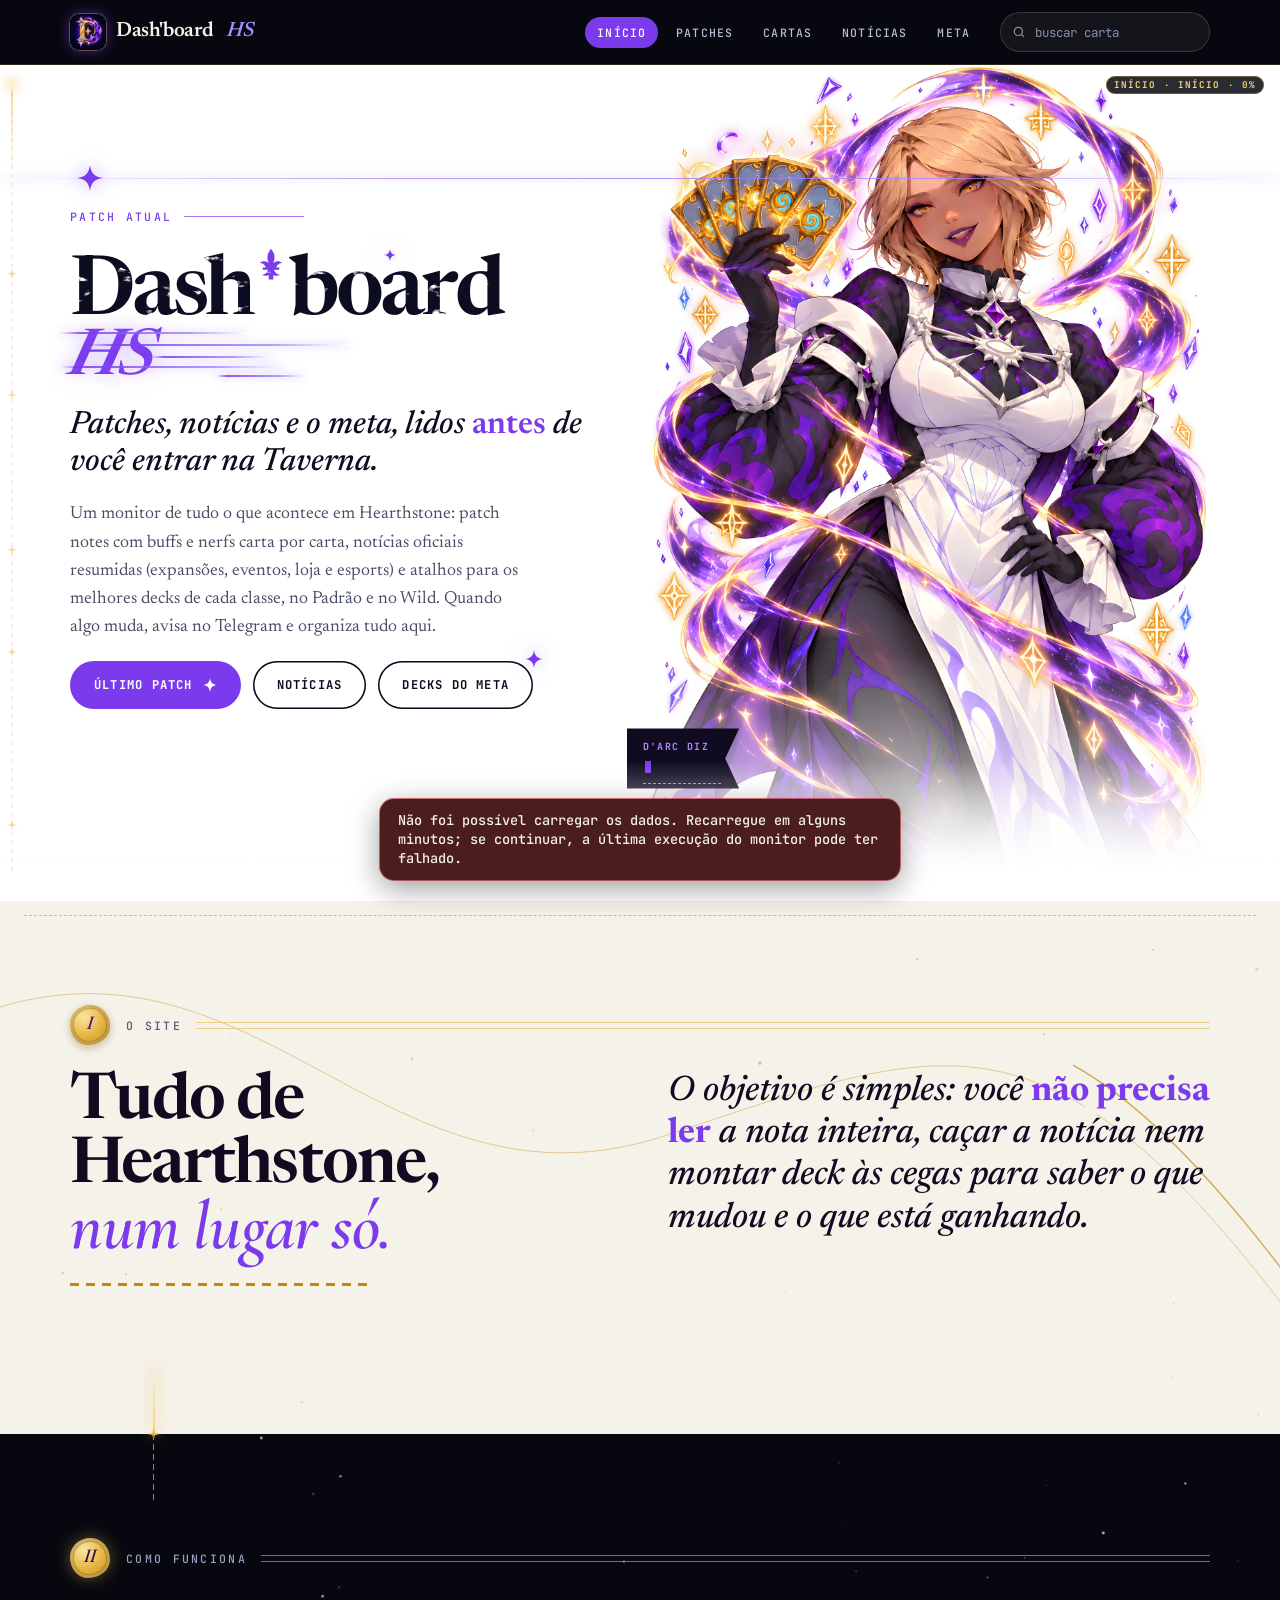
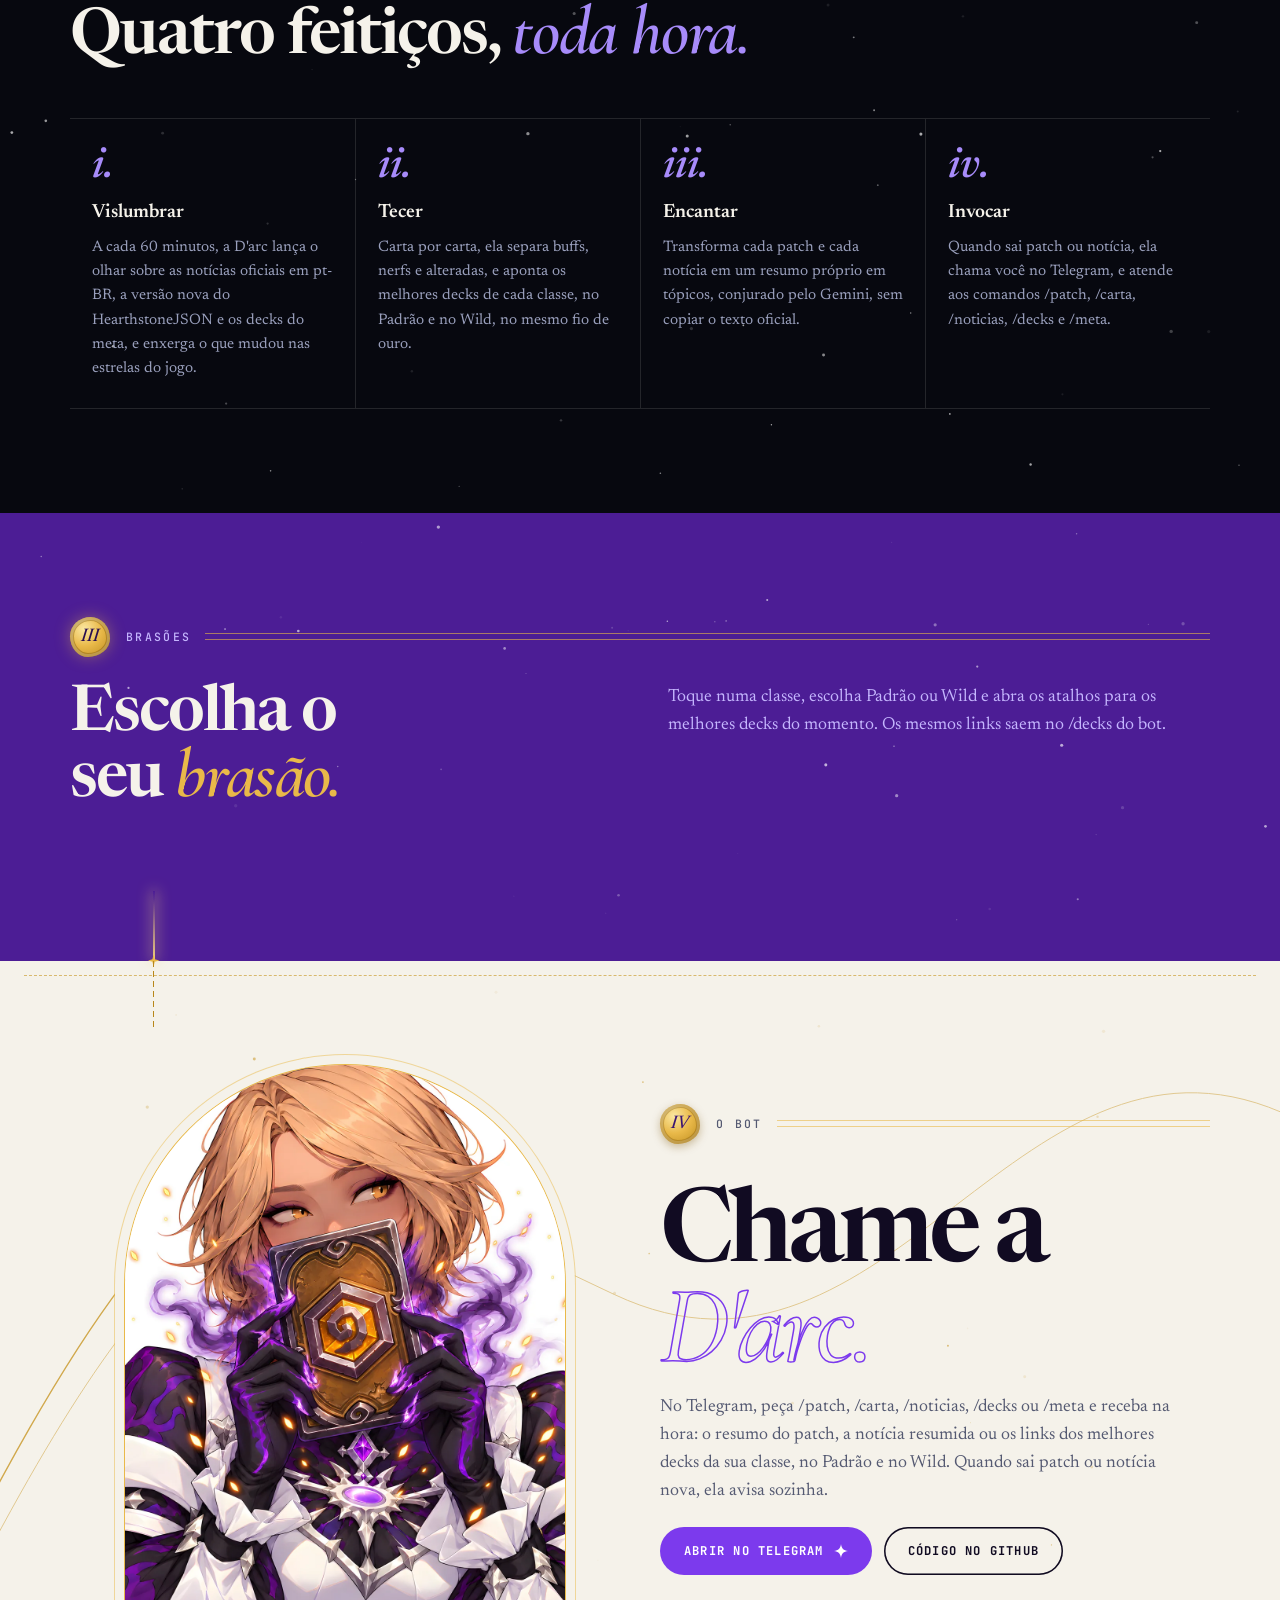
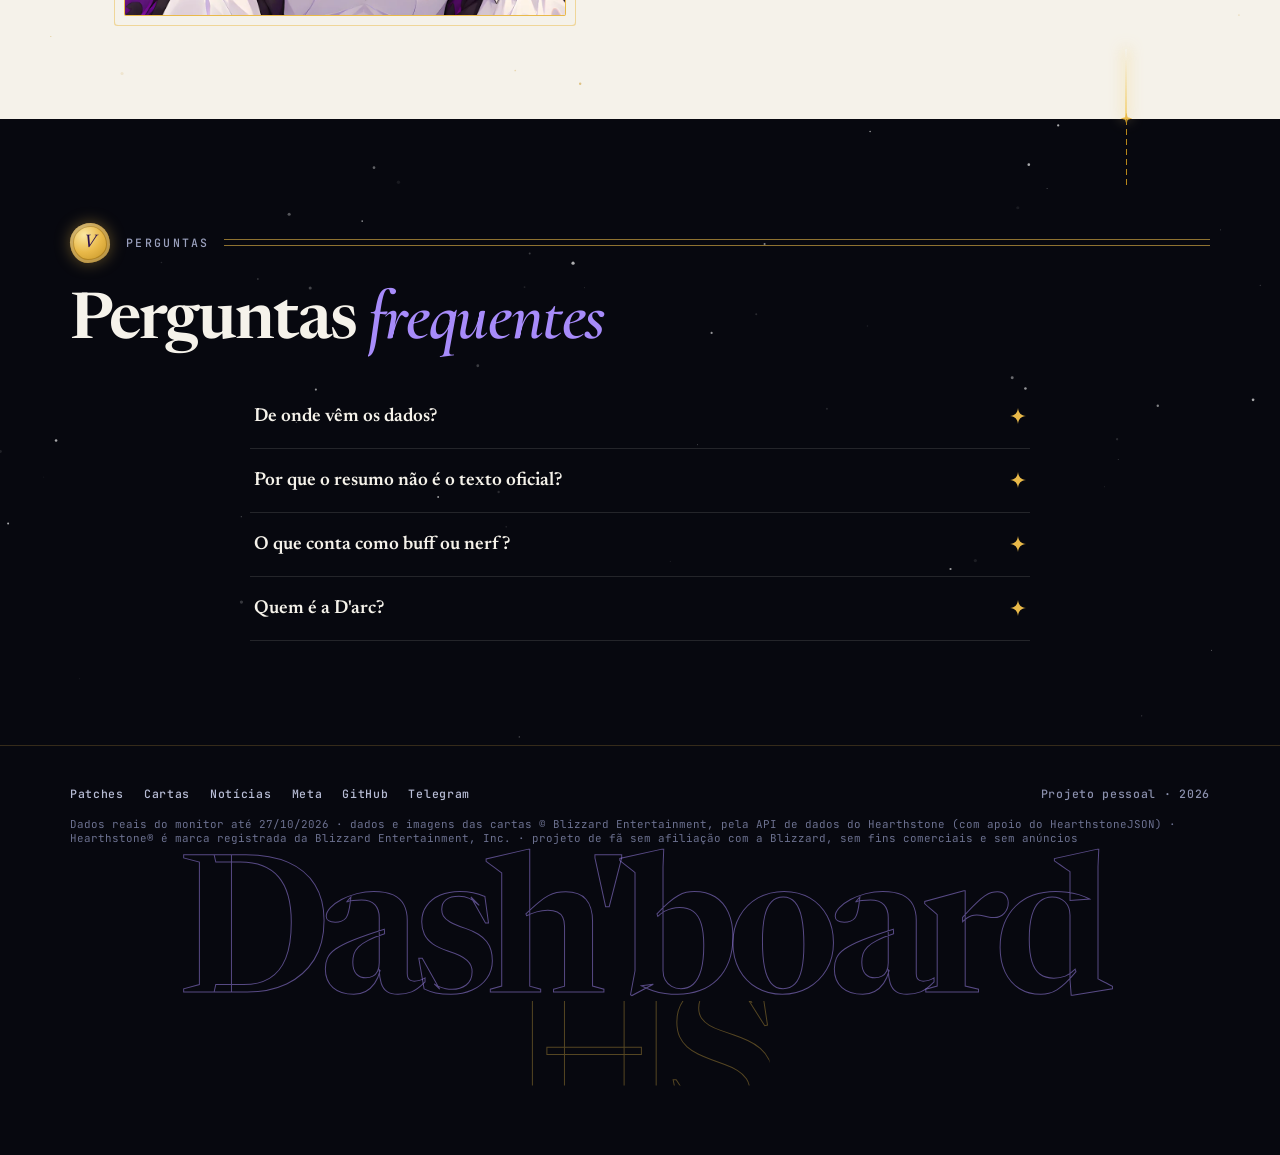
==== commit 74bacf88: "Identidade visual Tecelã Cósmica e imagens das cartas (M5) Novo visual do dashboard (paleta violeta " ====
--- a/site/index.html
+++ b/site/index.html
@@ -1,238 +1,280 @@
 <!doctype html>
 <html lang="pt-BR">
 <head>
-  <meta charset="utf-8">
-  <meta name="viewport" content="width=device-width, initial-scale=1, viewport-fit=cover">
-  <title>Hearthstone DS</title>
-  <meta name="description" content="Monitor pessoal de patch notes de Hearthstone: histórico de patches, cartas alteradas, notícias resumidas e busca por carta.">
-  <meta name="color-scheme" content="dark">
-  <link rel="preconnect" href="https://fonts.googleapis.com">
-  <link rel="preconnect" href="https://fonts.gstatic.com" crossorigin>
-  <link rel="stylesheet" href="https://fonts.googleapis.com/css2?family=Fredoka:wght@500;600&family=Nunito:wght@400;600;700;800&display=swap">
-  <link rel="stylesheet" href="css/taverna.css">
+<meta charset="utf-8">
+<meta name="viewport" content="width=device-width, initial-scale=1, viewport-fit=cover">
+<meta name="description" content="Patches, notícias e decks do meta de Hearthstone, lidos antes de você entrar na Taverna. Projeto pessoal e de fã, sem fins comerciais.">
+<meta name="color-scheme" content="dark light">
+<title>Dash'board HS</title>
+<link rel="apple-touch-icon" href="img/apple-touch-icon.png">
+<link rel="icon" type="image/png" href="img/favicon-32.png">
+<link rel="preconnect" href="https://fonts.googleapis.com">
+<link rel="preconnect" href="https://fonts.gstatic.com" crossorigin>
+<link rel="preload" as="fetch" href="dados/cartas.json" crossorigin>
+<link rel="preload" as="fetch" href="dados/indice.json" crossorigin>
+<link rel="stylesheet" href="https://fonts.googleapis.com/css2?family=Newsreader:ital,opsz,wght@0,6..72,400;0,6..72,500;0,6..72,600;1,6..72,400;1,6..72,500&family=Cormorant+Garamond:ital,wght@1,500;1,600&family=JetBrains+Mono:wght@400;500;700&display=swap" media="print" onload="this.media='all'">
+<noscript><link rel="stylesheet" href="https://fonts.googleapis.com/css2?family=Newsreader:ital,opsz,wght@0,6..72,400;0,6..72,500;0,6..72,600;1,6..72,400;1,6..72,500&family=Cormorant+Garamond:ital,wght@1,500;1,600&family=JetBrains+Mono:wght@400;500;700&display=swap"></noscript>
+<link rel="stylesheet" href="css/darc.css">
+
+<!-- Sprite de ícones SVG: buff, nerf, alterada, estrela, notícia, meta. Os ícones de classe são imagens em img/classes/ -->
+<svg width="0" height="0" style="position:absolute" aria-hidden="true">
+  <defs>
+    <linearGradient id="g-mana" x1="0" y1="0" x2="0" y2="1"><stop offset="0" stop-color="#8fb0ff"/><stop offset="1" stop-color="#7c3aed"/></linearGradient>
+    <linearGradient id="g-ataque" x1="0" y1="0" x2="0" y2="1"><stop offset="0" stop-color="#f1d58e"/><stop offset="1" stop-color="#8a6420"/></linearGradient>
+    <linearGradient id="g-vida" x1="0" y1="0" x2="0" y2="1"><stop offset="0" stop-color="#ff7a72"/><stop offset="1" stop-color="#9a1f18"/></linearGradient>
+  <filter id="gasto" x="-5%" y="-5%" width="110%" height="110%"><feTurbulence type="fractalNoise" baseFrequency=".045 .09" numOctaves="4" seed="7" result="ruido"/><feColorMatrix in="ruido" type="matrix" values="0 0 0 0 0  0 0 0 0 0  0 0 0 0 0  0 0 0 -9 7.2" result="furos"/><feComposite in="SourceGraphic" in2="furos" operator="in"/></filter>
+  </defs>
+  <symbol id="i-estrela" viewBox="0 0 24 24"><path d="M12 0C12.8 7.5 16.5 11.2 24 12 16.5 12.8 12.8 16.5 12 24 11.2 16.5 7.5 12.8 0 12 7.5 11.2 11.2 7.5 12 0Z" fill="currentColor"/></symbol>
+  <symbol id="i-lis" viewBox="0 0 48 48"><path d="M24 3c-5 6-6 12-3 19-4-3-9-3-12 0 4 0 7 2 8 6H13v3h7c-1 4-4 6-8 7 5 2 9 1 12-2 3 3 7 4 12 2-4-1-7-3-8-7h7v-3h-4c1-4 4-6 8-6-3-3-8-3-12 0 3-7 2-13-3-19Z" fill="currentColor"/><path d="M21 34h6v10h-6z" fill="currentColor"/></symbol>
+  <symbol id="i-mana" viewBox="0 0 48 48"><path d="M24 2 43 13v22L24 46 5 35V13Z" fill="url(#g-mana)" stroke="#e9b949" stroke-width="1.5"/><path d="M24 9 37 16.5v15L24 39 11 31.5v-15Z" fill="none" stroke="rgba(255,255,255,.35)"/></symbol>
+  <symbol id="i-ataque" viewBox="0 0 48 48"><path d="M24 3 44 24 24 45 4 24Z" fill="url(#g-ataque)" stroke="#f6e3b0" stroke-width="1.2"/></symbol>
+  <symbol id="i-vida" viewBox="0 0 48 48"><path d="M24 45C10 34 4 26 4 18 4 10 10 5 16 5c4 0 6.5 2 8 4.5C25.5 7 28 5 32 5c6 0 12 5 12 13 0 8-6 16-20 27Z" fill="url(#g-vida)" stroke="#e9b949" stroke-width="1.5"/></symbol>
+  <symbol id="i-busca" viewBox="0 0 24 24"><circle cx="11" cy="11" r="7" fill="none" stroke="currentColor" stroke-width="2"/><path d="m20 20-4-4" stroke="currentColor" stroke-width="2" stroke-linecap="round"/></symbol>
+  <symbol id="i-buff" viewBox="0 0 24 24"><path d="M12 3 21 14h-6v7H9v-7H3Z" fill="currentColor"/></symbol>
+  <symbol id="i-nerf" viewBox="0 0 24 24"><path d="M12 21 3 10h6V3h6v7h6Z" fill="currentColor"/></symbol>
+  <symbol id="i-alterada" viewBox="0 0 24 24"><path d="M4 8h14l-3-3M20 16H6l3 3" fill="none" stroke="currentColor" stroke-width="2.4" stroke-linecap="round" stroke-linejoin="round"/></symbol>
+
+  <symbol id="i-seta-d" viewBox="0 0 24 24"><path d="M4 12h15m-6-6 6 6-6 6" fill="none" stroke="currentColor" stroke-width="2.2" stroke-linecap="round" stroke-linejoin="round"/></symbol>
+</svg>
+
 </head>
 <body>
-  <a class="pular" href="#detalhe">Pular para o conteúdo</a>
-  <div class="app" id="app">
-    <canvas class="brasas" id="brasas" aria-hidden="true"></canvas>
-
-    <header class="barra">
-      <a class="marca" href="#" aria-label="Hearthstone DS, início">
-        <span class="selo" aria-hidden="true">DS</span>
-        <span><b>Hearthstone DS</b><small>Monitor pessoal de patch notes</small></span>
-      </a>
-      <div class="busca" role="search">
-        <label class="oculto" for="busca">Buscar carta</label>
-        <input id="busca" type="search" placeholder="Buscar carta pelo nome" autocomplete="off" aria-controls="busca-resultados">
-        <div class="resultados" id="busca-resultados" role="listbox" hidden></div>
-      </div>
-    </header>
-
-    <div class="corpo">
-      <nav class="lista" aria-label="Patches e notícias">
-        <p class="rotulo">Patches gravados</p>
-        <ol id="lista-patches"></ol>
-        <button type="button" class="mais" id="mais-patches" aria-controls="lista-patches" hidden>Mostrar mais</button>
-        <p class="rotulo rotulo-noticias" id="rotulo-noticias" hidden>Notícias</p>
-        <ol id="lista-noticias" hidden></ol>
-        <button type="button" class="mais" id="mais-noticias" aria-controls="lista-noticias" hidden>Mostrar mais</button>
-      </nav>
-
-      <main class="detalhe" id="detalhe" aria-live="polite" tabindex="-1">
-        <div class="estado" id="estado-carregando">
-          <span class="giro" aria-hidden="true"></span>
-          <p>Carregando os patches…</p>
-        </div>
-        <div class="estado" id="estado-vazio" hidden>
-          <span class="selo grande" aria-hidden="true">✦</span>
-          <h2>Nenhum patch desde 23/10/2026</h2>
-          <p>O monitor confere a Blizzard e o HearthstoneJSON a cada hora. Quando sair um patch, ele aparece aqui com as cartas alteradas.</p>
-        </div>
-        <div class="estado erro" id="estado-erro" hidden>
-          <h2>Não foi possível carregar os dados</h2>
-          <p>Recarregue a página em alguns minutos. Se continuar, a última execução do monitor pode ter falhado.</p>
-        </div>
-        <div id="conteudo"></div>
-      </main>
-    </div>
-
-    <section class="secao-meta" id="meta" aria-labelledby="meta-titulo">
-      <header class="cabeca-meta">
-        <p class="rotulo">Meta</p>
-        <h2 id="meta-titulo">Decks e estatísticas do meta</h2>
-        <p>Atalhos para o HSGuru e o HSReplay, já filtrados. Os números ficam nesses sites; aqui só há os links. No Telegram, <code>/decks &lt;classe&gt;</code> traz os decks recentes do Top 500 da Lenda.</p>
-      </header>
-      <ul class="visao-meta">
-        <li><a class="atalho" href="https://www.hsguru.com/meta?format=2" target="_blank" rel="noopener"><small>HSGuru</small><b>Tier list do Padrão</b></a></li>
-        <li><a class="atalho" href="https://www.hsguru.com/meta?format=1" target="_blank" rel="noopener"><small>HSGuru</small><b>Tier list do Selvagem</b></a></li>
-        <li><a class="atalho" href="https://hsreplay.net/meta/#gameType=RANKED_STANDARD" target="_blank" rel="noopener"><small>HSReplay</small><b>Meta do Padrão</b></a></li>
-        <li><a class="atalho" href="https://hsreplay.net/meta/#gameType=RANKED_WILD" target="_blank" rel="noopener"><small>HSReplay</small><b>Meta do Selvagem</b></a></li>
-      </ul>
-      <p class="rotulo rotulo-classes">Decks por classe no HSGuru, de Diamante a Lenda</p>
-      <ul class="classes-meta">
-          <li class="classe-meta" style="--i:0">
-            <span class="nome-classe">Cavaleiro da Morte</span>
-            <span class="formatos"><a href="https://www.hsguru.com/decks?format=2&amp;player_class=DEATHKNIGHT&amp;rank=diamond_to_legend" target="_blank" rel="noopener">Padrão</a><a href="https://www.hsguru.com/decks?format=1&amp;player_class=DEATHKNIGHT&amp;rank=diamond_to_legend" target="_blank" rel="noopener">Selvagem</a></span>
-          </li>
-          <li class="classe-meta" style="--i:1">
-            <span class="nome-classe">Caçador de Demônios</span>
-            <span class="formatos"><a href="https://www.hsguru.com/decks?format=2&amp;player_class=DEMONHUNTER&amp;rank=diamond_to_legend" target="_blank" rel="noopener">Padrão</a><a href="https://www.hsguru.com/decks?format=1&amp;player_class=DEMONHUNTER&amp;rank=diamond_to_legend" target="_blank" rel="noopener">Selvagem</a></span>
-          </li>
-          <li class="classe-meta" style="--i:2">
-            <span class="nome-classe">Druida</span>
-            <span class="formatos"><a href="https://www.hsguru.com/decks?format=2&amp;player_class=DRUID&amp;rank=diamond_to_legend" target="_blank" rel="noopener">Padrão</a><a href="https://www.hsguru.com/decks?format=1&amp;player_class=DRUID&amp;rank=diamond_to_legend" target="_blank" rel="noopener">Selvagem</a></span>
-          </li>
-          <li class="classe-meta" style="--i:3">
-            <span class="nome-classe">Caçador</span>
-            <span class="formatos"><a href="https://www.hsguru.com/decks?format=2&amp;player_class=HUNTER&amp;rank=diamond_to_legend" target="_blank" rel="noopener">Padrão</a><a href="https://www.hsguru.com/decks?format=1&amp;player_class=HUNTER&amp;rank=diamond_to_legend" target="_blank" rel="noopener">Selvagem</a></span>
-          </li>
-          <li class="classe-meta" style="--i:4">
-            <span class="nome-classe">Mago</span>
-            <span class="formatos"><a href="https://www.hsguru.com/decks?format=2&amp;player_class=MAGE&amp;rank=diamond_to_legend" target="_blank" rel="noopener">Padrão</a><a href="https://www.hsguru.com/decks?format=1&amp;player_class=MAGE&amp;rank=diamond_to_legend" target="_blank" rel="noopener">Selvagem</a></span>
-          </li>
-          <li class="classe-meta" style="--i:5">
-            <span class="nome-classe">Paladino</span>
-            <span class="formatos"><a href="https://www.hsguru.com/decks?format=2&amp;player_class=PALADIN&amp;rank=diamond_to_legend" target="_blank" rel="noopener">Padrão</a><a href="https://www.hsguru.com/decks?format=1&amp;player_class=PALADIN&amp;rank=diamond_to_legend" target="_blank" rel="noopener">Selvagem</a></span>
-          </li>
-          <li class="classe-meta" style="--i:6">
-            <span class="nome-classe">Sacerdote</span>
-            <span class="formatos"><a href="https://www.hsguru.com/decks?format=2&amp;player_class=PRIEST&amp;rank=diamond_to_legend" target="_blank" rel="noopener">Padrão</a><a href="https://www.hsguru.com/decks?format=1&amp;player_class=PRIEST&amp;rank=diamond_to_legend" target="_blank" rel="noopener">Selvagem</a></span>
-          </li>
-          <li class="classe-meta" style="--i:7">
-            <span class="nome-classe">Ladino</span>
-            <span class="formatos"><a href="https://www.hsguru.com/decks?format=2&amp;player_class=ROGUE&amp;rank=diamond_to_legend" target="_blank" rel="noopener">Padrão</a><a href="https://www.hsguru.com/decks?format=1&amp;player_class=ROGUE&amp;rank=diamond_to_legend" target="_blank" rel="noopener">Selvagem</a></span>
-          </li>
-          <li class="classe-meta" style="--i:8">
-            <span class="nome-classe">Xamã</span>
-            <span class="formatos"><a href="https://www.hsguru.com/decks?format=2&amp;player_class=SHAMAN&amp;rank=diamond_to_legend" target="_blank" rel="noopener">Padrão</a><a href="https://www.hsguru.com/decks?format=1&amp;player_class=SHAMAN&amp;rank=diamond_to_legend" target="_blank" rel="noopener">Selvagem</a></span>
-          </li>
-          <li class="classe-meta" style="--i:9">
-            <span class="nome-classe">Bruxo</span>
-            <span class="formatos"><a href="https://www.hsguru.com/decks?format=2&amp;player_class=WARLOCK&amp;rank=diamond_to_legend" target="_blank" rel="noopener">Padrão</a><a href="https://www.hsguru.com/decks?format=1&amp;player_class=WARLOCK&amp;rank=diamond_to_legend" target="_blank" rel="noopener">Selvagem</a></span>
-          </li>
-          <li class="classe-meta" style="--i:10">
-            <span class="nome-classe">Guerreiro</span>
-            <span class="formatos"><a href="https://www.hsguru.com/decks?format=2&amp;player_class=WARRIOR&amp;rank=diamond_to_legend" target="_blank" rel="noopener">Padrão</a><a href="https://www.hsguru.com/decks?format=1&amp;player_class=WARRIOR&amp;rank=diamond_to_legend" target="_blank" rel="noopener">Selvagem</a></span>
-          </li>
-      </ul>
-    </section>
-
-    <footer class="rodape">
-      Dados de cartas do <a href="https://hearthstonejson.com/">HearthstoneJSON</a>. Os atalhos do meta levam ao HSGuru e ao HSReplay, sem vínculo com este projeto. Hearthstone é marca da Blizzard Entertainment; este é um projeto pessoal, sem vínculo com a Blizzard.
-    </footer>
-  </div>
-
-  <!-- Modelos clonados por site/js/. Cada [data-campo] recebe texto; [data-texto-carta] recebe a marcação higienizada (só <b> e <i>). -->
-  <template id="tpl-patch">
-    <li><button type="button" class="patch" aria-current="false">
-      <span class="v"><span data-campo="versao"></span><time data-campo="data"></time></span>
-      <span class="conta"><span class="b" data-campo="buffs"></span><span class="n" data-campo="nerfs"></span><span class="a" data-campo="alteradas"></span></span>
-    </button></li>
-  </template>
-
-  <template id="tpl-detalhe">
-    <article class="patch-detalhe">
-      <header>
-        <h2 class="titulo" data-campo="titulo"></h2>
-        <div class="meta"><time data-campo="data"></time><a class="link" data-campo="link" href="#" rel="noopener"><span data-campo="link-texto">Notícia oficial</span> <span aria-hidden="true">→</span></a></div>
-      </header>
-      <section class="resumo-ia" data-campo="resumo-ia" aria-labelledby="resumo-ia-titulo" hidden>
-        <h3 id="resumo-ia-titulo"><span class="selo-ia"><span aria-hidden="true">✦</span> Resumo gerado por IA</span></h3>
-        <ul class="topicos" data-campo="topicos"></ul>
-        <p class="nota-ia">Escrito por IA a partir da <a data-campo="resumo-link" href="#" rel="noopener">notícia oficial</a>; os números das cartas vêm dos dados abaixo.</p>
-      </section>
-      <p class="vazio" data-campo="sem-cartas" hidden>Lista de cartas indisponível para este patch.</p>
-      <div class="totais" data-campo="totais">
-        <div class="total b"><small>Buffs</small><b data-campo="buffs" data-contar></b></div>
-        <div class="total n"><small>Nerfs</small><b data-campo="nerfs" data-contar></b></div>
-        <div class="total a"><small>Alteradas</small><b data-campo="alteradas" data-contar></b></div>
-      </div>
-      <div class="grupos" data-campo="grupos"></div>
-    </article>
-  </template>
-
-  <template id="tpl-noticia-item">
-    <li><button type="button" class="patch noticia-item" aria-current="false">
-      <span class="titulo-noticia" data-campo="titulo"></span>
-      <time data-campo="data"></time>
-    </button></li>
-  </template>
-
-  <template id="tpl-noticia">
-    <article class="patch-detalhe noticia-detalhe">
-      <header>
-        <p class="tipo">Notícia</p>
-        <h2 class="titulo" data-campo="titulo"></h2>
-        <div class="meta"><time data-campo="data"></time><a class="link" data-campo="link" href="#" rel="noopener">Notícia oficial <span aria-hidden="true">→</span></a></div>
-      </header>
-      <section class="resumo-ia" data-campo="resumo-ia" aria-labelledby="resumo-noticia-titulo" hidden>
-        <h3 id="resumo-noticia-titulo"><span class="selo-ia"><span aria-hidden="true">✦</span> Resumo gerado por IA</span></h3>
-        <ul class="topicos" data-campo="topicos"></ul>
-        <p class="nota-ia">Escrito por IA a partir da <a data-campo="resumo-link" href="#" rel="noopener">notícia oficial</a>.</p>
-      </section>
-      <p class="vazio" data-campo="sem-resumo" hidden>O resumo desta notícia ainda não ficou pronto. Enquanto isso, a notícia completa está no link acima.</p>
-    </article>
-  </template>
-
-  <template id="tpl-topico">
-    <li class="topico" data-campo="texto"></li>
-  </template>
-
-  <template id="tpl-grupo">
-    <section class="grupo">
-      <h3><span class="pilula" data-campo="rotulo"></span><span data-campo="quantidade"></span></h3>
-      <ul class="cartas" data-campo="cartas"></ul>
-      <p class="vazio" data-campo="vazio" hidden>Nenhuma neste patch.</p>
-    </section>
-  </template>
-
-  <template id="tpl-carta">
-    <li class="carta">
-      <span class="mana" data-campo="custo"></span>
-      <div>
-        <div class="nome"><b data-campo="nome"></b><small data-campo="classe"></small></div>
-        <ul class="mudancas" data-campo="mudancas"></ul>
-      </div>
-    </li>
-  </template>
-
-  <template id="tpl-mudanca">
-    <li><span class="campo" data-campo="campo"></span><span class="antes" data-campo="antes"></span><span class="seta" aria-label="passou para">→</span><span class="depois" data-campo="depois"></span></li>
-  </template>
-
-  <template id="tpl-mudanca-texto">
-    <li><span class="campo">texto</span><span class="texto-mudou"><span class="antes" data-texto-carta="antes"></span><span class="depois" data-texto-carta="depois"></span></span></li>
-  </template>
-
-  <template id="tpl-resultado">
-    <button type="button" class="resultado" role="option"><span data-campo="nome"></span><small data-campo="info"></small></button>
-  </template>
-
-  <template id="tpl-ficha">
-    <article class="ficha-carta">
-      <button type="button" class="voltar" data-campo="voltar">← Voltar ao patch</button>
-      <header>
-        <h2 class="titulo" data-campo="nome"></h2>
-        <div class="meta"><span data-campo="classe"></span><span>dados da build atual</span></div>
-      </header>
-      <div class="totais" data-campo="atributos"></div>
-      <p class="texto-carta" data-texto-carta="texto"></p>
-      <section class="grupo">
-        <h3>Mudanças registradas</h3>
-        <ol class="historico" data-campo="historico"></ol>
-        <p class="vazio" data-campo="sem-historico" hidden>Nenhuma mudança desde a linha de base.</p>
-      </section>
-    </article>
-  </template>
-
-  <template id="tpl-atributo">
-    <div class="total"><small data-campo="rotulo"></small><b data-campo="valor" data-contar></b></div>
-  </template>
-
-  <template id="tpl-historico">
-    <li><a class="link" data-campo="patch" href="#"></a>, <time data-campo="data"></time><ul class="mudancas" data-campo="mudancas"></ul></li>
-  </template>
-
-  <script type="module" src="js/app.js"></script>
+<a class="pular" href="#conteudo-principal">Pular para o conteúdo</a>
+<div class="cortina" id="cortina" aria-hidden="true"></div>
+<div class="progresso" id="progresso" aria-hidden="true"><span></span><b>Início</b></div>
+<div class="fio-rolagem" id="fio" aria-hidden="true"><i class="trilho"></i><i class="enche"></i><i class="agulha"></i><span class="nos"></span></div>
+<canvas class="poeira" id="poeira" aria-hidden="true"></canvas>
+<header class="barra">
+  <div class="miolo">
+    <a class="marca" href="#/"><img class="marca-ico" src="img/icone-d.webp" alt="" width="36" height="36">Dash'board<i>&nbsp;HS</i></a>
+    <nav class="links" aria-label="Páginas"><a href="#/">Início</a><a href="#/patches">Patches</a><a href="#/cartas">Cartas</a><a href="#/noticias">Notícias</a><a href="#/meta">Meta</a></nav>
+    <div class="busca" role="search">
+      <label for="busca" style="position:absolute;width:1px;height:1px;overflow:hidden;clip:rect(0 0 0 0)">Buscar carta</label>
+      <svg aria-hidden="true"><use href="#i-busca"/></svg>
+      <input id="busca" type="search" placeholder="buscar carta" autocomplete="off">
+    </div>
+  </div>
+  <nav class="menu-movel" aria-label="Páginas"><a href="#/">Início</a><a href="#/patches">Patches</a><a href="#/cartas">Cartas</a><a href="#/noticias">Notícias</a><a href="#/meta">Meta</a></nav>
+</header>
+
+<main id="conteudo-principal" tabindex="-1">
+  <div class="aviso-estado" role="status" aria-live="polite">
+    <p data-e="carregando">Carregando os patches…</p>
+    <p data-e="erro">Não foi possível carregar os dados. Recarregue em alguns minutos; se continuar, a última execução do monitor pode ter falhado.</p>
+  </div>
+  <!-- ======================= INÍCIO ======================= -->
+  <div class="pagina" data-pagina="inicio">
+    <section class="hero hero-deck s-marfim" id="cena" aria-labelledby="t-hero">
+      <div class="deck-arte">
+        <img fetchpriority="high" decoding="async" src="img/inicio-darc.webp" alt="A feiticeira do Dash'board HS, de cabelo dourado e vestido preto, branco e violeta, mostra um leque de cartas enquanto fitas de magia violeta e estrelas douradas giram à sua volta">
+        <p class="fala" aria-live="polite"><small>D'arc diz</small><span data-fala></span><span class="cursor" aria-hidden="true"></span></p>
+      </div>
+      <svg class="brilho-estrela e1" aria-hidden="true"><use href="#i-estrela"/></svg>
+      <svg class="brilho-estrela e2" aria-hidden="true"><use href="#i-estrela"/></svg>
+      <svg class="brilho-estrela e3" aria-hidden="true"><use href="#i-estrela"/></svg>
+      <span class="deck-fio" aria-hidden="true"></span>
+      <div class="miolo">
+        <div class="texto-hero">
+          <p class="sobre" style="--i:0" id="sobre-hero">Patch atual</p>
+          <h1 class="titulo-hero titulo-poster" id="t-hero" style="--i:1"><span class="linha-marca">Dash<svg class="lis-apostrofo" viewBox="0 0 48 48" role="img" aria-label="'"><use href="#i-lis"/></svg>board</span> <span class="ds">HS</span><span class="riscos" aria-hidden="true"><i></i><i></i><i></i><i></i><i></i></span></h1>
+          <p class="lema" style="--i:2">Patches, notícias e o meta, lidos <b>antes</b> de você entrar na Taverna.</p>
+          <p class="lide" style="--i:3">Um monitor de tudo o que acontece em Hearthstone: patch notes com buffs e nerfs carta por carta, notícias oficiais resumidas (expansões, eventos, loja e esports) e atalhos para os melhores decks de cada classe, no Padrão e no Wild. Quando algo muda, avisa no Telegram e organiza tudo aqui.</p>
+          <div class="botoes" style="--i:4">
+            <a class="botao real" href="#/patches">Último patch<svg aria-hidden="true"><use href="#i-estrela"/></svg></a>
+            <a class="botao linha" href="#/noticias">Notícias</a>
+            <a class="botao linha" href="#/meta">Decks do meta</a>
+          </div>
+        </div>
+      </div>
+    </section>
+    <div class="estandarte" aria-hidden="true"><div class="faixa" id="faixa1"></div></div>
+
+    <section class="s-marfim secao" aria-labelledby="t-site">
+      <div class="miolo">
+        <p class="capitulo"><b>I</b><span>O site</span></p>
+        <div class="dupla revela">
+          <h2 id="t-site">Tudo de Hearthstone, <em>num lugar só.</em></h2>
+          <p class="objetivo">O objetivo é simples: você <b>não precisa ler</b> a nota inteira, caçar a notícia nem montar deck às cegas para saber o que mudou e o que está ganhando.</p>
+        </div>
+        <ul class="portas" id="portas"></ul>
+      </div>
+    </section>
+
+    <section class="s-noite secao" aria-labelledby="t-como">
+      <div class="miolo">
+        <p class="capitulo"><b>II</b><span>Como funciona</span></p>
+        <h2 id="t-como" class="revela">Quatro feitiços, <em>toda hora.</em></h2>
+        <ol class="votos">
+          <li class="voto revela"><i>i.</i><b>Vislumbrar</b><p>A cada 60 minutos, a D'arc lança o olhar sobre as notícias oficiais em pt-BR, a versão nova do HearthstoneJSON e os decks do meta, e enxerga o que mudou nas estrelas do jogo.</p></li>
+          <li class="voto revela"><i>ii.</i><b>Tecer</b><p>Carta por carta, ela separa buffs, nerfs e alteradas, e aponta os melhores decks de cada classe, no Padrão e no Wild, no mesmo fio de ouro.</p></li>
+          <li class="voto revela"><i>iii.</i><b>Encantar</b><p>Transforma cada patch e cada notícia em um resumo próprio em tópicos, conjurado pelo Gemini, sem copiar o texto oficial.</p></li>
+          <li class="voto revela"><i>iv.</i><b>Invocar</b><p>Quando sai patch ou notícia, ela chama você no Telegram, e atende aos comandos /patch, /carta, /noticias, /decks e /meta.</p></li>
+        </ol>
+      </div>
+    </section>
+
+    <div class="estandarte marfim" aria-hidden="true"><div class="faixa" id="faixa2"></div></div>
+
+    <section class="s-profundo secao" aria-labelledby="t-brasoes">
+      <div class="miolo">
+        <p class="capitulo"><b>III</b><span>Brasões</span></p>
+        <div class="dupla revela">
+          <h2 id="t-brasoes">Escolha o seu <em>brasão.</em></h2>
+          <p class="lide">Toque numa classe, escolha Padrão ou Wild e abra os atalhos para os melhores decks do momento. Os mesmos links saem no /decks do bot.</p>
+        </div>
+        <ul class="brasoes" data-brasoes></ul>
+      </div>
+    </section>
+
+    <section class="s-marfim secao chamada" aria-labelledby="t-chamada">
+      <div class="miolo">
+        <div class="vitral revela" style="justify-self:center;width:min(100%,440px)"><img loading="lazy" decoding="async" src="img/bot-darc.webp" alt="A feiticeira cobre o rosto com o verso de uma carta de Hearthstone, de luvas negras com chamas violeta"  style="object-position:50% 22%"><span class="raio" aria-hidden="true"></span></div>
+        <div class="texto revela">
+          <p class="capitulo"><b>IV</b><span>O bot</span></p>
+          <h2 class="gigante" id="t-chamada">Chame a <em>D'arc.</em></h2>
+          <p class="lide">No Telegram, peça /patch, /carta, /noticias, /decks ou /meta e receba na hora: o resumo do patch, a notícia resumida ou os links dos melhores decks da sua classe, no Padrão e no Wild. Quando sai patch ou notícia nova, ela avisa sozinha.</p>
+          <div class="botoes">
+            <a class="botao real" href="#/">Abrir no Telegram<svg aria-hidden="true"><use href="#i-estrela"/></svg></a>
+            <a class="botao linha" href="#/">Código no GitHub</a>
+          </div>
+        </div>
+      </div>
+    </section>
+
+    <section class="s-noite secao" aria-labelledby="t-faq">
+      <div class="miolo">
+        <p class="capitulo"><b>V</b><span>Perguntas</span></p>
+        <h2 id="t-faq">Perguntas <em>frequentes</em></h2>
+        <div class="perguntas">
+          <details><summary>De onde vêm os dados?<svg aria-hidden="true"><use href="#i-estrela"/></svg></summary><p>Patches e notícias vêm das notícias oficiais da Blizzard em pt-BR e das versões do HearthstoneJSON; os decks do meta, do Top 500 do hearthstone-decks.net. O monitor roda no GitHub Actions a cada 60 minutos.</p></details>
+          <details><summary>Por que o resumo não é o texto oficial?<svg aria-hidden="true"><use href="#i-estrela"/></svg></summary><p>A página é pública e não republica texto da Blizzard. O resumo é nosso, gerado por IA a partir da notícia, com link para a original.</p></details>
+          <details><summary>O que conta como buff ou nerf?<svg aria-hidden="true"><use href="#i-estrela"/></svg></summary><p>Custo menor, ou ataque e vida maiores, é buff; o contrário é nerf. Mudança só de redação vai para "revisadas" e não entra na conta (D31).</p></details>
+          <details><summary>Quem é a D'arc?<svg aria-hidden="true"><use href="#i-estrela"/></svg></summary><p>A mascote do site e do bot: uma tecelã cósmica que tem o mundo de Hearthstone como hobby. Ela costura num fio de ouro o que muda no jogo e anuncia patches, notícias e decks novos no topo de cada página.</p></details>
+        </div>
+      </div>
+    </section>
+  </div>
+
+  <!-- ======================= PATCHES ======================= -->
+  <div class="pagina" data-pagina="patches" hidden>
+    <section class="cabeca-pagina cabeca-livro cabeca-patches s-noite">
+      <div class="livro-arte">
+        <img decoding="async" src="img/patches-darc.webp" alt="A feiticeira de cabelo dourado e vestido preto, branco e violeta puxa um fio de ouro que costura retalhos de um céu estrelado, com uma carta de Hearthstone na outra mão">
+        <p class="fala" aria-live="polite"><small>D'arc diz</small><span data-fala></span><span class="cursor" aria-hidden="true"></span></p>
+      </div>
+      <div class="miolo">
+        <div class="texto"><p class="sobre">Patches</p><h1>O livro dos <em>patches.</em></h1></div>
+        <p class="lide">Cada versão com o resumo em tópicos e as cartas que mudaram, com antes e depois. Verde é buff, vermelho é nerf.</p>
+      </div>
+    </section>
+    <section class="s-marfim secao">
+      <div class="miolo livro">
+        <ol class="indice-patches" id="indice-patches" aria-label="Versões"></ol>
+        <div class="detalhe" id="detalhe"></div>
+      </div>
+    </section>
+  </div>
+
+  <!-- ======================= CARTAS ======================= -->
+  <div class="pagina" data-pagina="cartas" hidden>
+    <section class="cabeca-pagina cabeca-livro cabeca-patches cabeca-cartas-arte s-noite">
+      <div class="livro-arte">
+        <img loading="lazy" decoding="async" src="img/cartas-darc.webp" alt="A feiticeira de cabelo dourado lança cartas de Hearthstone num céu violeta, ligadas por fios de ouro">
+        <p class="fala" aria-live="polite"><small>D'arc diz</small><span data-fala></span><span class="cursor" aria-hidden="true"></span></p>
+      </div>
+      <div class="miolo">
+        <div class="texto"><p class="sobre">Cartas</p><h1>Cartas que <em>mudaram.</em></h1></div>
+        <p class="lide">As cartas com buff, nerf ou mudança, separadas por patch, desde abril de 2026. Toque numa para ver em 3D e o histórico dela.</p>
+      </div>
+    </section>
+    <section class="s-marfim secao">
+      <div class="miolo">
+        <div class="ferramentas">
+          <div class="filtros" role="group" aria-label="Filtrar cartas" id="filtro-cartas"></div>
+          <div class="recolher"><button type="button" class="botao linha" id="recolher-todos">Recolher todos</button></div>
+          <input class="campo" id="busca-cartas" type="search" placeholder="filtrar pelo nome" aria-label="Filtrar cartas pelo nome">
+        </div>
+        <ul class="grade-cartas" id="grade-cartas"></ul>
+        <p class="vazio" id="sem-resultados" hidden>Nenhuma carta encontrada. Tente outro nome ou outro filtro.</p>
+      </div>
+    </section>
+  </div>
+
+  <!-- ======================= NOTÍCIAS ======================= -->
+  <div class="pagina" data-pagina="noticias" hidden>
+    <section class="cabeca-pagina cabeca-livro cabeca-patches cabeca-noticias-arte s-noite">
+      <div class="livro-arte">
+        <img loading="lazy" decoding="async" src="img/noticias-darc.webp" alt="A feiticeira sorri e estende uma carta dourada lacrada com selo violeta, num castelo flutuante cheio de caixas de correio estreladas e cartas voando">
+        <p class="fala" aria-live="polite"><small>D'arc diz</small><span data-fala></span><span class="cursor" aria-hidden="true"></span></p>
+      </div>
+      <div class="miolo">
+        <div class="texto"><p class="sobre">Notícias</p><h1>Notícias da <em>Taverna.</em></h1></div>
+        <p class="lide">Tudo o que a Blizzard publicou sobre Hearthstone: expansões, eventos, loja, Campos de Batalha e esports, com resumo próprio.</p>
+      </div>
+    </section>
+    <section class="s-noite secao" style="padding-top:56px">
+      <div class="miolo">
+        <div class="filtros" role="group" aria-label="Filtrar notícias" id="filtros" style="margin-top:0"></div>
+        <div class="jornal">
+          <article class="manchete" id="manchete"></article>
+          <ul class="notas" id="notas"></ul>
+        </div>
+      </div>
+    </section>
+  </div>
+
+  <!-- ======================= META ======================= -->
+  <div class="pagina" data-pagina="meta" hidden>
+    <section class="cabeca-pagina cabeca-livro cabeca-patches cabeca-meta-arte s-noite">
+      <div class="livro-arte">
+        <img loading="lazy" decoding="async" src="img/meta-darc.webp" alt="A feiticeira segura uma carta brilhante cercada de anéis de magia violeta e ouro">
+        <p class="fala" aria-live="polite"><small>D'arc diz</small><span data-fala></span><span class="cursor" aria-hidden="true"></span></p>
+      </div>
+      <div class="miolo">
+        <div class="texto"><p class="sobre">Meta</p><h1>Os brasões <em>das classes.</em></h1></div>
+        <p class="lide">Escolha a classe, depois Padrão ou Wild, e abra os atalhos para os melhores decks do momento. Os mesmos links saem no /decks do bot.</p>
+      </div>
+    </section>
+    <section class="s-profundo secao" style="padding-top:56px">
+      <div class="miolo"><ul class="brasoes" data-brasoes style="margin-top:0"></ul></div>
+    </section>
+  </div>
+</main>
+
+<footer class="rodape s-noite">
+  <div class="miolo">
+    <div class="linha-topo">
+      <nav aria-label="Rodapé"><a href="#/patches">Patches</a><a href="#/cartas">Cartas</a><a href="#/noticias">Notícias</a><a href="#/meta">Meta</a><a href="#/">GitHub</a><a href="#/">Telegram</a></nav>
+      <span>Projeto pessoal · 2026</span>
+    </div>
+    <p class="credito">Dados reais do monitor até 27/10/2026 · dados e imagens das cartas © Blizzard Entertainment, pela API de dados do Hearthstone (com apoio do HearthstoneJSON) · Hearthstone® é marca registrada da Blizzard Entertainment, Inc. · projeto de fã sem afiliação com a Blizzard, sem fins comerciais e sem anúncios</p>
+  </div>
+  <div class="assinatura" aria-hidden="true"><span>Dash'board</span><span>HS</span></div>
+</footer>
+
+<dialog class="janela" id="janela-deck" aria-labelledby="deck-titulo">
+  <div class="topo"><b id="deck-titulo"></b><button class="fechar" type="button" aria-label="Fechar" data-fechar>×</button></div>
+  <div class="corpo">
+    <div class="formatos" role="group" aria-label="Formato">
+      <button type="button" data-formato="padrao" aria-pressed="true"><b>Padrão</b><small>Expansões dos últimos 2 anos</small></button>
+      <button type="button" data-formato="selvagem" aria-pressed="false"><b>Wild</b><small>Todas as cartas</small></button>
+    </div>
+    <ol class="decks" id="decks"></ol>
+    <p class="nota-fonte">No Telegram, peça <b>/decks</b> e a classe à D'arc para receber estes mesmos links, com os filtros do HSGuru: Diamante até Lenda, últimas 2 semanas e mínimo de 100 jogos.</p>
+  </div>
+</dialog>
+
+<dialog class="janela" id="janela-carta" aria-labelledby="carta-titulo">
+  <div class="topo"><b id="carta-titulo"></b><button class="fechar" type="button" aria-label="Fechar" data-fechar>×</button></div>
+  <div class="corpo carta-janela">
+    <div class="foco"><div class="carta" id="carta-grande" tabindex="0" role="button"></div></div>
+    <div style="display:grid;gap:14px">
+      <ul class="historico-carta" id="historico-carta"></ul>
+      <p class="nota-fonte">A frente e o verso da carta são arte da Blizzard Entertainment, vinda da API de dados do Hearthstone. A imagem mostra a carta como ela é hoje; os valores daquele patch estão na lista de mudanças.</p>
+    </div>
+  </div>
+</dialog>
+
+<script type="module" src="js/app.js"></script>
 </body>
 </html>
--- a/site/css/darc.css
+++ b/site/css/darc.css
@@ -0,0 +1,920 @@
+/* Royal violeta (30/10/2026): noite violeta-negra, violeta #7c3aed, ouro #e9b949 e marfim; azul elétrico só em brilhos. Pôster editorial: palavra gigante atrás da mascote,
+   trilhos de texto vertical, arcos de catedral, brasões e flâmulas, estrelas de quatro pontas. Seções numeradas em romano.
+   Mesma serifa e mesmo HUD em mono dos testes anteriores. Escuro e claro por seção. */
+:root {
+  color-scheme: dark;
+  --noite: #07080f;
+  --noite-2: #100c1f;
+  --real: #7c3aed;
+  --real-claro: #a78bfa;
+  --profundo: #4c1d95;
+  --marfim: #f5f2ea;
+  --branco: #ffffff;
+  --ouro: #e9b949;
+  --ouro-claro: #f3d27a;
+  --buff: #2fae79;
+  --buff-neon: #6ff0b8;
+  --nerf: #d93a4a;
+  --serifa: 'Newsreader', 'Iowan Old Style', 'Palatino Linotype', Georgia, serif;
+  --mono: 'JetBrains Mono', ui-monospace, 'Cascadia Mono', Consolas, monospace;
+  --fluida: cubic-bezier(.16, 1, .3, 1);
+  --saida: cubic-bezier(.22, 1, .36, 1);
+  --mola: cubic-bezier(.34, 1.4, .64, 1);
+  --arco: 999px 999px 4px 4px;
+  --brasao: polygon(0 0, 100% 0, 100% 72%, 50% 100%, 0 72%);
+  --flamula: polygon(0 0, 100% 0, calc(100% - 22px) 50%, 100% 100%, 0 100%, 22px 50%);
+}
+* { box-sizing: border-box; }
+html, body { background: var(--noite); overflow-x: clip; }
+body { margin: 0; color: var(--marfim); font: 400 1.0625rem/1.6 var(--serifa); }
+:focus-visible { outline: 2px solid var(--ouro); outline-offset: 3px; }
+::selection { background: var(--real); color: var(--branco); }
+img { max-width: 100%; display: block; }
+
+.s-noite { --texto: var(--marfim); --suave: #9aa0bd; --linha: rgba(245,242,234,.12); --painel: var(--noite-2); --acento: var(--real-claro); background: var(--noite); color: var(--texto); }
+.s-marfim { --texto: #110b22; --suave: #555a72; --linha: rgba(11,13,26,.14); --painel: var(--branco); --acento: var(--real); background: var(--marfim); color: var(--texto); color-scheme: light; }
+.s-real { --texto: var(--branco); --suave: #c4b5fd; --linha: rgba(255,255,255,.2); --painel: rgba(7,8,15,.35); --acento: var(--ouro-claro); background: var(--real); color: var(--texto); }
+.s-profundo { --texto: var(--marfim); --suave: #c4b5fd; --linha: rgba(245,242,234,.14); --painel: rgba(255,255,255,.04); --acento: var(--ouro); background: var(--profundo); color: var(--texto); }
+.miolo { max-width: 1180px; margin: 0 auto; padding-left: max(20px, env(safe-area-inset-left, 0px)); padding-right: max(20px, env(safe-area-inset-right, 0px)); }
+section { position: relative; }
+.secao { padding-block: 104px; }
+@media (max-width: 700px) { .secao { padding-block: 68px; } }
+
+/* Cabeçalho de seção: numeral romano + filete duplo dourado */
+.capitulo { display: grid; grid-template-columns: auto 1fr; align-items: center; gap: 16px; margin: 0 0 26px; font: 500 .72rem var(--mono); letter-spacing: .2em; text-transform: uppercase; color: var(--suave); }
+.capitulo b { font: italic 500 1.6rem/1 var(--serifa); letter-spacing: 0; color: var(--acento); text-transform: none; }
+.capitulo span { display: flex; align-items: center; gap: 14px; }
+.capitulo span::after { content: ""; flex: 1; height: 5px; border-block: 1px solid var(--ouro); opacity: .6; }
+h1, h2, h3 { margin: 0; font-family: var(--serifa); font-weight: 600; letter-spacing: -.03em; text-wrap: balance; }
+h2 { font-size: clamp(2.3rem, 5vw, 4rem); line-height: 1; }
+h2 em, h1 em { font-style: italic; font-weight: 500; color: var(--acento); }
+.lide { margin: 0; max-width: 52ch; color: var(--suave); font-size: 1.1rem; }
+.estrela { display: inline-block; width: 14px; height: 14px; color: var(--ouro); flex: none; }
+
+/* Botões: pílula com estrela que gira */
+.botao { position: relative; display: inline-flex; align-items: center; gap: 10px; min-height: 48px; padding: 12px 24px; border-radius: 999px; font: 700 .76rem/1 var(--mono); letter-spacing: .1em; text-transform: uppercase; text-decoration: none; cursor: pointer; border: 0; overflow: hidden; isolation: isolate; transition: transform .5s var(--mola), color .4s; }
+.botao svg { width: 14px; height: 14px; transition: transform .8s var(--mola); }
+.botao:hover svg { transform: rotate(180deg) scale(1.2); }
+.botao::before { content: ""; position: absolute; inset: 0; z-index: -1; border-radius: inherit; background: var(--branco); transform: scale(0); transition: transform .6s var(--fluida); }
+.botao:hover::before { transform: scale(1.5); }
+.botao.real { background: var(--real); color: var(--branco); }
+.botao.real:hover { color: var(--real); }
+.botao.linha { background: transparent; color: var(--texto); box-shadow: inset 0 0 0 1.5px var(--linha), inset 0 0 0 1.5px currentColor; }
+.botao.linha:hover { color: var(--noite); }
+.botao.noite { background: var(--noite); color: var(--branco); }
+.botao.noite:hover { color: var(--noite); }
+
+/* Barra */
+.barra { position: sticky; top: 0; z-index: 40; padding-top: env(safe-area-inset-top, 0px); background: rgba(7,8,15,.8); backdrop-filter: blur(14px); border-bottom: 1px solid rgba(233,185,73,.18); }
+.barra .miolo { display: flex; align-items: center; gap: 18px; min-height: 64px; }
+.marca { display: flex; align-items: center; gap: 10px; color: var(--marfim); text-decoration: none; font: 600 1.3rem/1 var(--serifa); letter-spacing: -.02em; }
+.marca i { font-style: italic; color: var(--real-claro); }
+.marca svg { width: 16px; height: 16px; color: var(--ouro); animation: gira 12s linear infinite; }
+@keyframes gira { to { transform: rotate(360deg); } }
+.links { display: flex; gap: 6px; margin-left: auto; font: 500 .72rem var(--mono); letter-spacing: .1em; text-transform: uppercase; }
+.links a { padding: 8px 12px; border-radius: 999px; color: #b8bdd6; text-decoration: none; transition: background .4s var(--fluida), color .3s; }
+.links a:hover { background: rgba(167,139,250,.16); color: var(--branco); }
+.busca { position: relative; }
+.busca input { width: 210px; min-height: 40px; padding: 8px 14px 8px 34px; border-radius: 999px; font: 400 .78rem var(--mono); color: var(--marfim); background: rgba(245,242,234,.06); border: 1px solid rgba(245,242,234,.14); transition: width .6s var(--fluida), border-color .3s; }
+.busca input:focus { outline: none; width: 260px; border-color: var(--real-claro); }
+.busca input::placeholder { color: #8b90ad; }
+.busca svg { position: absolute; left: 12px; top: 50%; width: 14px; height: 14px; translate: 0 -50%; color: #8b90ad; }
+@media (max-width: 900px) { .links { display: none; } .busca { margin-left: auto; } }
+@media (max-width: 460px) { .busca input, .busca input:focus { width: 150px; } }
+
+/* Hero: palavra gigante atrás da mascote */
+.hero { overflow: hidden; background: radial-gradient(700px 520px at 62% 55%, rgba(124,58,237,.38), transparent 70%), #000; }
+.hero .miolo { position: relative; display: grid; grid-template-columns: 56px minmax(0, 1fr) minmax(0, 1fr); gap: 20px; align-items: center; min-height: min(840px, calc(100vh - 64px)); padding-block: 40px; }
+@media (max-width: 960px) { .hero .miolo { grid-template-columns: minmax(0, 1fr); min-height: 0; } }
+.trilho { writing-mode: vertical-rl; transform: rotate(180deg); justify-self: center; display: flex; align-items: center; gap: 16px; font: 500 .7rem var(--mono); letter-spacing: .32em; text-transform: uppercase; color: #8b90ad; }
+.trilho::before { content: ""; width: 1px; height: 90px; background: linear-gradient(var(--ouro), transparent); }
+@media (max-width: 960px) { .trilho { display: none; } }
+.texto-hero { position: relative; z-index: 3; display: grid; gap: 22px; }
+.texto-hero > * { opacity: 0; transform: translateY(22px); animation: entra .9s var(--fluida) forwards; animation-delay: calc(var(--i, 0) * 110ms + 100ms); }
+@keyframes entra { to { opacity: 1; transform: none; } }
+.sobre { display: flex; align-items: center; gap: 12px; margin: 0; font: 500 .72rem var(--mono); letter-spacing: .2em; text-transform: uppercase; color: var(--ouro); }
+.sobre::after { content: ""; width: 120px; height: 1px; background: var(--ouro); opacity: .7; }
+.titulo-hero { margin: 0; font: 600 clamp(3.4rem, 8.6vw, 7.2rem)/.88 var(--serifa); letter-spacing: -.05em; color: var(--branco); }
+.titulo-hero .ds { position: relative; display: inline-block; font-style: italic; font-weight: 500; color: var(--real-claro); animation: tremor 6s steps(1) infinite 2s; }
+.titulo-hero .ds::before, .titulo-hero .ds::after { content: "HS"; position: absolute; inset: 0; opacity: 0; pointer-events: none; }
+.titulo-hero .ds::before { color: var(--ouro-claro); animation: falha-a 6s steps(1) infinite 2s; }
+.titulo-hero .ds::after { color: var(--branco); animation: falha-b 6s steps(1) infinite 2s; }
+@keyframes tremor { 0%, 91%, 95.5%, 100% { transform: none; } 92% { transform: translate(-3px, 1px); } 94% { transform: translate(2px, -1px); } }
+@keyframes falha-a { 0%, 91%, 95.5%, 100% { opacity: 0; } 92% { opacity: .8; clip-path: inset(8% 0 58%); transform: translate(-7px, 2px); } 94% { opacity: .8; clip-path: inset(60% 0 10%); transform: translate(5px, -1px); } }
+@keyframes falha-b { 0%, 91%, 95.5%, 100% { opacity: 0; } 92.5% { opacity: .7; clip-path: inset(58% 0 8%); transform: translate(6px, -2px); } 94.5% { opacity: .7; clip-path: inset(20% 0 55%); transform: translate(-4px, 1px); } }
+.lema { margin: 0; font: italic 500 clamp(1.4rem, 2.6vw, 2rem)/1.15 var(--serifa); color: var(--marfim); }
+.lema b { font-style: normal; font-weight: 600; color: var(--ouro-claro); }
+.texto-hero .lide { color: #aeb3cc; }
+.botoes { display: flex; flex-wrap: wrap; gap: 12px; }
+.virtudes { display: flex; flex-wrap: wrap; gap: 8px 20px; margin: 0; padding: 0; list-style: none; font: 500 .68rem var(--mono); letter-spacing: .14em; text-transform: uppercase; color: #8b90ad; }
+.virtudes li { display: flex; align-items: center; gap: 8px; }
+.virtudes svg { width: 10px; height: 10px; color: var(--ouro); }
+
+.cena { --px: 0; --py: 0; position: relative; align-self: stretch; min-height: 560px; display: grid; place-items: end center; }
+@media (max-width: 960px) { .cena { min-height: 520px; } }
+.palavra { position: absolute; right: 0; top: 8%; z-index: 0; display: grid; justify-items: end; font: 600 clamp(5rem, 10.5vw, 10rem)/.8 var(--serifa); letter-spacing: -.06em; user-select: none; pointer-events: none; }
+.palavra span { display: block; opacity: 0; animation: palavra 1.2s var(--fluida) forwards; }
+.palavra span:nth-child(1) { color: var(--branco); animation-delay: .2s; transform: translate3d(calc(var(--px) * -14px), 0, 0); }
+.palavra span:nth-child(2) { color: transparent; -webkit-text-stroke: 1.5px rgba(255,255,255,.55); animation-delay: .35s; transform: translate3d(calc(var(--px) * -24px), 0, 0); }
+.palavra span:nth-child(3) { color: transparent; -webkit-text-stroke: 1.5px rgba(167,139,250,.6); animation-delay: .5s; transform: translate3d(calc(var(--px) * -34px), 0, 0); }
+@keyframes palavra { from { opacity: 0; } to { opacity: 1; } }
+.joana { position: relative; z-index: 2; width: min(100%, 470px); opacity: 0; animation: chega 1.4s var(--fluida) .45s forwards; }
+@keyframes chega { from { opacity: 0; transform: translateY(40px); } to { opacity: 1; transform: none; } }
+.joana .imagem { animation: flutua 8s ease-in-out infinite; transform: translate3d(calc(var(--px) * 8px), calc(var(--py) * 5px), 0); transition: transform 1.2s var(--fluida); }
+@keyframes flutua { 50% { translate: 0 -10px; } }
+.joana img { width: 100%; mix-blend-mode: lighten; --m1: linear-gradient(90deg, transparent, #000 22%, #000 80%, transparent); --m2: linear-gradient(180deg, transparent, #000 14%, #000 78%, transparent); -webkit-mask-image: var(--m1), var(--m2); -webkit-mask-composite: source-in; mask-image: var(--m1), var(--m2); mask-composite: intersect; }
+.varredura { position: absolute; left: 8%; right: 8%; z-index: 3; height: 2px; background: linear-gradient(90deg, transparent, var(--real-claro), transparent); box-shadow: 0 0 18px var(--real-claro); opacity: 0; animation: varre 8s var(--saida) infinite 2.5s; pointer-events: none; }
+@keyframes varre { 0% { opacity: 0; top: 12%; } 4% { opacity: .9; } 24% { opacity: .9; top: 88%; } 28%, 100% { opacity: 0; top: 88%; } }
+.brilho-estrela { position: absolute; z-index: 3; color: var(--branco); filter: drop-shadow(0 0 12px rgba(255,255,255,.8)); animation: cintila 3.6s ease-in-out infinite; }
+.brilho-estrela.e1 { width: 54px; height: 54px; left: 4%; bottom: 40%; }
+.brilho-estrela.e2 { width: 26px; height: 26px; right: 10%; top: 28%; color: var(--ouro-claro); animation-delay: 1.2s; }
+.brilho-estrela.e3 { width: 18px; height: 18px; left: 18%; top: 18%; color: var(--real-claro); animation-delay: 2.1s; }
+@keyframes cintila { 0%, 100% { transform: scale(.7) rotate(0); opacity: .5; } 50% { transform: scale(1.1) rotate(45deg); opacity: 1; } }
+.fala { position: absolute; z-index: 4; right: 0; top: auto; bottom: 9%; max-width: 230px; padding: 12px 16px 12px 30px; font: 400 .76rem/1.5 var(--mono); color: var(--noite); background: var(--marfim); clip-path: polygon(0 0, 100% 0, 100% 100%, 0 100%, 14px 50%); }
+.fala small { display: block; margin-bottom: 3px; color: var(--real); letter-spacing: .14em; text-transform: uppercase; font-size: .62rem; font-weight: 700; }
+.cursor { display: inline-block; width: .55em; height: 1em; vertical-align: -2px; margin-left: 2px; background: var(--real); animation: caret 1s steps(1) infinite; }
+@keyframes caret { 50% { opacity: 0; } }
+.legenda { position: absolute; z-index: 4; left: 0; bottom: 14%; display: grid; gap: 2px; padding-left: 12px; border-left: 2px solid var(--ouro); }
+.legenda b { font: italic 500 1.25rem/1 var(--serifa); color: var(--branco); }
+.legenda small { font: 500 .62rem var(--mono); letter-spacing: .16em; text-transform: uppercase; color: #8b90ad; }
+@media (max-width: 960px) { .fala { bottom: 6%; right: 0; } .legenda { bottom: 34%; } .palavra { right: 50%; translate: 50% 0; justify-items: center; } }
+
+/* Estandarte: faixa reta com pontas de flâmula */
+.estandarte { position: relative; z-index: 5; margin-inline: -24px; padding-block: 0; background: var(--real); color: var(--branco); clip-path: var(--flamula); overflow: hidden; }
+.estandarte.marfim { background: var(--marfim); color: var(--profundo); }
+.estandarte .faixa { display: flex; width: max-content; animation: rola 40s linear infinite; }
+.estandarte.marfim .faixa { animation-direction: reverse; }
+.estandarte span { display: flex; align-items: center; gap: 22px; padding: 16px 11px; font: 500 1.05rem/1 var(--serifa); font-style: italic; white-space: nowrap; }
+.estandarte span svg { width: 12px; height: 12px; color: var(--ouro-claro); }
+.estandarte.marfim span svg { color: var(--ouro); }
+@keyframes rola { to { transform: translateX(-50%); } }
+
+/* I · Último patch (marfim) */
+.dupla { display: grid; grid-template-columns: minmax(0, 1fr) minmax(0, 1fr); gap: 56px; align-items: start; }
+@media (max-width: 900px) { .dupla { grid-template-columns: minmax(0, 1fr); gap: 36px; } }
+.coluna { display: grid; gap: 24px; }
+.medalhas { display: grid; grid-template-columns: repeat(3, minmax(0, 1fr)); gap: 12px; }
+.medalha { display: grid; justify-items: center; gap: 6px; padding: 26px 10px 20px; background: var(--branco); border-radius: var(--arco); box-shadow: inset 0 0 0 1px var(--linha); text-align: center; }
+.medalha svg { width: 18px; height: 18px; }
+.medalha b { font: 600 3rem/1 var(--serifa); letter-spacing: -.03em; font-variant-numeric: tabular-nums lining-nums; }
+.medalha small { font: 500 .64rem var(--mono); letter-spacing: .14em; text-transform: uppercase; color: var(--suave); }
+.medalha.b svg, .medalha.b b { color: var(--buff); }
+.medalha.n svg, .medalha.n b { color: var(--nerf); }
+.medalha.a svg, .medalha.a b { color: #a67c14; }
+.pergaminho { position: relative; padding: 30px 30px 26px; background: var(--branco); box-shadow: inset 0 0 0 1px var(--linha), 0 30px 60px -40px rgba(13,24,70,.35); }
+.pergaminho::before, .pergaminho::after { content: ""; position: absolute; left: 0; right: 0; height: 5px; border-block: 1px solid var(--ouro); }
+.pergaminho::before { top: 10px; } .pergaminho::after { bottom: 10px; }
+.pergaminho header { display: flex; justify-content: space-between; gap: 12px; margin-bottom: 8px; font: 500 .66rem var(--mono); letter-spacing: .14em; text-transform: uppercase; color: var(--suave); }
+.pergaminho header b { color: var(--real); }
+.pergaminho ol { margin: 0; padding: 0; list-style: none; }
+.pergaminho li { display: grid; grid-template-columns: 22px minmax(0, 1fr); gap: 10px; padding: 14px 0; border-bottom: 1px solid var(--linha); font-size: 1rem; line-height: 1.5; }
+.pergaminho li:last-child { border-bottom: 0; }
+.pergaminho li svg { width: 12px; height: 12px; margin-top: 7px; color: var(--real); }
+.pergaminho footer { margin-top: 10px; font: 400 .7rem var(--mono); color: var(--suave); }
+
+/* II · Cartas (azul real) */
+.palco { display: grid; grid-template-columns: minmax(0, 1fr) minmax(0, 330px); gap: 40px; align-items: center; margin-top: 44px; }
+@media (max-width: 900px) { .palco { grid-template-columns: minmax(0, 1fr); } }
+.mao { position: relative; height: 320px; }
+.mao .mini { all: unset; position: absolute; bottom: 10px; width: 136px; cursor: pointer; transform-origin: 50% 170%; transform: rotate(var(--r)); transition: transform .7s var(--mola), filter .4s; }
+.mao .mini:hover, .mao .mini:focus-visible { transform: rotate(var(--r)) translateY(-38px) scale(1.07); z-index: 5; }
+.mao .mini[aria-pressed="true"] { filter: drop-shadow(0 0 18px rgba(230,201,131,.85)); }
+.mao.viva .mini { animation: leque 1.1s var(--fluida) both; animation-delay: calc(var(--i) * 80ms); }
+@keyframes leque { from { opacity: 0; transform: rotate(0deg) translateY(160px) scale(.7); } }
+@media (max-width: 560px) {
+  .mao { height: auto; display: grid; grid-template-columns: repeat(3, minmax(0, 1fr)); gap: 10px; }
+  .mao .mini { position: static; width: 100%; transform: none; }
+  .mao .mini:hover, .mao .mini:focus-visible { transform: translateY(-6px); }
+}
+.carta { --rx: 0deg; --ry: 0deg; --mx: 50%; --my: 50%; position: relative; aspect-ratio: 5 / 7; width: 100%; max-width: 100%; border-radius: 12px; transform-style: preserve-3d; container-type: inline-size; }
+.face { position: absolute; inset: 0; border-radius: inherit; backface-visibility: hidden; overflow: visible; }
+.verso { overflow: hidden; }
+.frente.com-imagem { background: none; box-shadow: none; }
+/* Cobre o vão transparente entre o cristal de mana e a moldura (cartas com Preparar), repetindo a moldura de logo abaixo
+   em três faixas, a do meio espelhada; onde a carta é opaca, o remendo não aparece. */
+.remendo { display: none; position: absolute; left: 9.4%; top: 13.9%; width: 18.3%; height: 29.3%; pointer-events: none; overflow: hidden; clip-path: polygon(29% 0, 100% 0, 100% 100%, 0 100%, 0 10%, 29% 10%); }
+.remendo span { position: absolute; left: 0; width: 100%; height: 33.4%; background-repeat: no-repeat; background-size: 546.4% auto; background-position: 11.5% 48.8%; }
+.remendo span:nth-child(1) { top: 0; } .remendo span:nth-child(2) { top: 33.3%; transform: scaleY(-1); } .remendo span:nth-child(3) { top: 66.6%; }
+.frente.com-imagem .remendo { display: block; }
+.frente { display: grid; grid-template-rows: 52% auto 1fr; background: linear-gradient(165deg, #1a2350, #07080f 62%); box-shadow: inset 0 0 0 1px var(--ouro), inset 0 0 0 4px #07080f, inset 0 0 0 5px rgba(233,185,73,.4), 0 26px 34px -14px rgba(0,0,0,.75), 0 10px 14px -6px rgba(0,0,0,.45); }
+.arte { position: relative; margin: 8% 8% 0; border-radius: 50% 50% 6px 6px / 36% 36% 6px 6px; overflow: hidden; box-shadow: 0 0 0 1px var(--ouro); }
+.arte canvas { width: 100%; height: 100%; }
+.arte svg { position: absolute; inset: 0; margin: auto; width: 42%; height: 42%; color: #fff; filter: drop-shadow(0 0 10px var(--c)); }
+.faixa-nome { position: relative; z-index: 2; margin: -8% 3% 0; padding: 4% 9%; text-align: center; background: var(--marfim); color: #110b22; clip-path: var(--flamula); font: italic 600 clamp(.6rem, 4.8cqi, 1.1rem)/1.1 var(--serifa); text-wrap: balance; }
+.caixa { margin: 5% 9% 18%; padding: 5%; display: grid; place-items: center; text-align: center; font: 400 clamp(.5rem, 3.8cqi, .92rem)/1.35 var(--serifa); color: #d8dbe8; }
+.caixa b { font-weight: 600; color: #fff; }
+.gema { position: absolute; z-index: 3; display: grid; place-items: center; width: 22%; aspect-ratio: 1; font: 700 clamp(.8rem, 9cqi, 1.8rem)/1 var(--mono); color: #fff; text-shadow: 0 1px 0 #000; transition: transform .6s var(--mola); }
+.gema svg { position: absolute; inset: 0; width: 100%; height: 100%; z-index: -1; }
+.gema.custo { top: -3%; left: -4%; } .gema.ataque { bottom: -2%; left: -4%; } .gema.vida { bottom: -2%; right: -4%; }
+.gema[data-mudou="buff"] { color: var(--buff-neon); text-shadow: 0 0 10px var(--buff-neon); }
+.gema[data-mudou="nerf"] { color: #ff9a94; text-shadow: 0 0 10px var(--nerf); }
+.gema.pula { animation: pula .7s var(--mola); }
+@keyframes pula { 40% { transform: scale(1.4); } }
+.brilho { position: absolute; inset: 0; z-index: 4; border-radius: inherit; pointer-events: none; opacity: 0; mix-blend-mode: screen; transition: opacity .4s; background: radial-gradient(circle at var(--mx) var(--my), rgba(255,255,255,.32), transparent 42%), linear-gradient(115deg, transparent 30%, rgba(230,201,131,.28) 45%, rgba(167,139,250,.26) 58%, transparent 72%); background-size: 100% 100%, 240% 240%; background-position: 0 0, var(--mx) var(--my); }
+.verso { transform: rotateY(180deg); background: none; box-shadow: none; overflow: visible; }
+/* A imagem oficial da frente (404 x 558) tem margem transparente: a carta visível ocupa x 3,96% a 88,61% e y 6,68% a 91,19% da face.
+   O verso repete esse retângulo, espelhado em x porque a face gira sobre o centro, para virar sem mudar de tamanho. */
+.verso img { position: absolute; inset: auto; left: 11.39%; top: 6.68%; width: 84.65%; height: 84.51%; object-fit: fill; filter: drop-shadow(0 10px 14px rgba(0,0,0,.5)); }
+.foco { display: grid; gap: 16px; justify-items: center; perspective: 1100px; }
+.foco .carta { width: min(100%, 290px); cursor: pointer; transform: rotateX(var(--rx)) rotateY(calc(var(--ry) + var(--vira, 0deg))); transition: transform .9s var(--fluida); }
+.foco .carta.segue { transition: transform .12s linear; }
+.foco .carta:hover .brilho, .foco .carta.segue .brilho { opacity: 1; }
+.foco .carta.virada { --vira: 180deg; }
+.foco .carta.troca { animation: troca .6s var(--fluida); }
+@keyframes troca { 30% { filter: brightness(1.7) hue-rotate(20deg); } }
+.segmento { display: inline-flex; padding: 4px; border-radius: 999px; background: rgba(7,8,15,.3); }
+.segmento button { all: unset; cursor: pointer; min-height: 36px; padding: 6px 16px; border-radius: 999px; font: 700 .7rem var(--mono); letter-spacing: .12em; text-transform: uppercase; color: var(--suave); transition: background .4s var(--fluida), color .4s; }
+.segmento button[aria-pressed="true"] { background: var(--branco); color: var(--real); }
+.segmento button:focus-visible { outline: 2px solid var(--ouro); outline-offset: 2px; }
+.mudancas { margin: 0; padding: 0; list-style: none; width: min(100%, 320px); font: 400 .8rem var(--mono); }
+.mudancas li { display: flex; gap: 10px; align-items: center; padding: 10px 2px; border-bottom: 1px solid var(--linha); }
+.mudancas svg { width: 12px; height: 12px; flex: none; }
+.mudancas s { color: var(--suave); }
+
+/* III · Histórico (marfim): linha do tempo com marcos */
+.tempo { list-style: none; margin: 40px 0 0; padding: 0 0 0 28px; position: relative; display: grid; gap: 14px; }
+.tempo::before { content: ""; position: absolute; left: 7px; top: 8px; bottom: 8px; width: 1px; background: linear-gradient(var(--ouro), rgba(233,185,73,.15)); }
+.marco { position: relative; display: grid; grid-template-columns: 110px minmax(0, 1fr) auto; gap: 18px; align-items: center; padding: 18px 22px; background: var(--branco); box-shadow: inset 0 0 0 1px var(--linha); border-radius: 0 18px 18px 0; cursor: pointer; transition: transform .6s var(--mola), box-shadow .4s; }
+.marco::before { content: ""; position: absolute; left: -27px; top: 50%; width: 14px; height: 14px; translate: 0 -50%; background: var(--marfim); border: 1px solid var(--ouro); transform: rotate(45deg); transition: background .4s; }
+.marco:hover { transform: translateX(6px); box-shadow: inset 0 0 0 1px var(--real), 0 20px 40px -30px rgba(13,24,70,.5); }
+.marco:hover::before { background: var(--real); }
+.marco time { font: 400 .74rem var(--mono); color: var(--suave); }
+.marco b { font: 600 1.25rem/1.15 var(--serifa); }
+.marco small { display: block; font: 500 .68rem var(--mono); letter-spacing: .1em; text-transform: uppercase; color: var(--real); margin-top: 4px; }
+.chips { display: flex; flex-wrap: wrap; gap: 6px; justify-content: flex-end; }
+.chip { padding: 3px 10px; border-radius: 999px; font: 700 .66rem var(--mono); letter-spacing: .04em; white-space: nowrap; }
+.chip.b { background: rgba(47,174,121,.12); color: var(--buff); } .chip.n { background: rgba(214,69,61,.1); color: var(--nerf); } .chip.a { background: rgba(233,185,73,.16); color: #8a6a2c; }
+@media (max-width: 640px) { .marco { grid-template-columns: minmax(0, 1fr); gap: 8px; } .chips { justify-content: flex-start; } }
+
+/* IV · Como funciona (noite) */
+.votos { list-style: none; margin: 48px 0 0; padding: 0; display: grid; grid-template-columns: repeat(4, minmax(0, 1fr)); gap: 0; border-top: 1px solid var(--linha); }
+@media (max-width: 900px) { .votos { grid-template-columns: repeat(2, minmax(0, 1fr)); } }
+@media (max-width: 520px) { .votos { grid-template-columns: minmax(0, 1fr); } }
+.voto { position: relative; display: grid; align-content: start; gap: 12px; padding: 28px 22px 26px; border-bottom: 1px solid var(--linha); }
+.voto + .voto { border-left: 1px solid var(--linha); }
+@media (max-width: 900px) { .voto:nth-child(3) { border-left: 0; } }
+@media (max-width: 520px) { .voto + .voto { border-left: 0; } }
+.voto i { font: italic 500 2.6rem/1 var(--serifa); color: var(--acento); }
+.voto b { font: 600 1.2rem/1.2 var(--serifa); }
+.voto p { margin: 0; font-size: .95rem; color: var(--suave); }
+.voto::after { content: ""; position: absolute; left: 22px; right: 22px; top: -1px; height: 2px; background: var(--ouro); transform: scaleX(0); transform-origin: left; transition: transform .7s var(--fluida); }
+.voto:hover::after { transform: none; }
+
+/* V · Meta (profundo): brasões */
+.brasoes { list-style: none; margin: 44px 0 0; padding: 0; display: grid; grid-template-columns: repeat(auto-fill, minmax(min(100%, 150px), 1fr)); gap: 14px; }
+.brasao { position: relative; display: grid; justify-items: center; align-content: start; gap: 10px; height: 100%; min-height: 200px; padding: 26px 12px 44px; text-align: center; color: var(--marfim); text-decoration: none; background: linear-gradient(180deg, rgba(255,255,255,.07), rgba(255,255,255,.02)); clip-path: var(--brasao); transition: background .5s var(--fluida), transform .6s var(--mola); }
+.brasao::before { content: ""; position: absolute; inset: 0; clip-path: var(--brasao); background: linear-gradient(180deg, var(--c), transparent 60%); opacity: 0; transition: opacity .5s; }
+.brasao > * { position: relative; }
+.brasao svg { width: 34px; height: 34px; transition: transform .7s var(--mola), color .4s; }
+.brasao span { font: 600 1.05rem/1.15 var(--serifa); }
+.brasao small { font: 500 .6rem var(--mono); letter-spacing: .12em; text-transform: uppercase; color: #c4b5fd; }
+.brasao:hover { transform: translateY(-6px); }
+.brasao:hover::before { opacity: .35; }
+.brasao:hover svg { transform: scale(1.15) rotate(-6deg); }
+
+/* Chamada (marfim) com a mascote ilustrada */
+.chamada .miolo { display: grid; grid-template-columns: minmax(0, 1fr) minmax(0, 1fr); gap: 40px; align-items: center; }
+@media (max-width: 900px) { .chamada .miolo { grid-template-columns: minmax(0, 1fr); } }
+.vitral { position: relative; aspect-ratio: 4 / 5; border-radius: var(--arco); overflow: hidden; box-shadow: 0 0 0 1px var(--ouro), 0 0 0 10px var(--marfim), 0 0 0 11px rgba(233,185,73,.5); }
+.vitral img { width: 100%; height: 100%; object-fit: cover; object-position: 50% 20%; transition: transform 1.4s var(--fluida); }
+.vitral:hover img { transform: scale(1.05); }
+.vitral .raio { position: absolute; inset: 0; background: linear-gradient(115deg, transparent 35%, rgba(255,255,255,.55) 50%, transparent 65%); transform: translateX(-120%); animation: raio 6s var(--saida) infinite 1s; mix-blend-mode: soft-light; }
+@keyframes raio { 0%, 60% { transform: translateX(-120%); } 100% { transform: translateX(120%); } }
+.gigante { margin: 0; font: 600 clamp(3.2rem, 8vw, 6.4rem)/.88 var(--serifa); letter-spacing: -.05em; }
+.gigante em { display: block; font-style: italic; font-weight: 500; color: transparent; -webkit-text-stroke: 1.5px var(--real); }
+.chamada .texto { display: grid; gap: 22px; }
+
+/* Perguntas (noite) */
+.perguntas { max-width: 780px; margin: 30px auto 0; }
+.perguntas details { border-bottom: 1px solid var(--linha); }
+.perguntas summary { display: flex; justify-content: space-between; align-items: center; gap: 16px; padding: 22px 4px; cursor: pointer; list-style: none; font: 600 1.18rem var(--serifa); }
+.perguntas summary::-webkit-details-marker { display: none; }
+.perguntas summary svg { width: 16px; height: 16px; color: var(--ouro); flex: none; transition: transform .7s var(--mola); }
+.perguntas details[open] summary svg { transform: rotate(135deg); }
+.perguntas p { margin: 0; padding: 0 4px 22px; max-width: 62ch; color: var(--suave); }
+
+/* Rodapé */
+.rodape { position: relative; overflow: hidden; padding-block: 40px 0; border-top: 1px solid rgba(233,185,73,.2); }
+.rodape .linha-topo { display: flex; flex-wrap: wrap; justify-content: space-between; gap: 14px; font: 500 .72rem var(--mono); letter-spacing: .06em; color: #8b90ad; }
+.rodape nav { display: flex; flex-wrap: wrap; gap: 20px; }
+.rodape a { color: #b8bdd6; text-decoration: none; }
+.rodape a:hover { color: var(--ouro-claro); }
+.credito { margin: 16px 0 0; font: 400 .68rem var(--mono); color: #6c7190; }
+.assinatura { display: grid; justify-items: center; margin-top: 26px; font: 600 clamp(4rem, 15vw, 13rem)/.8 var(--serifa); letter-spacing: -.06em; user-select: none; }
+.assinatura span:nth-child(1) { color: transparent; -webkit-text-stroke: 1px rgba(167,139,250,.5); }
+.assinatura span:nth-child(2) { color: transparent; -webkit-text-stroke: 1px rgba(233,185,73,.35); margin-top: -.12em; clip-path: inset(0 0 45% 0); }
+
+
+/* IV · Notícias (noite): destaque em arco + lista com filtro por assunto */
+.filtros { display: flex; flex-wrap: wrap; gap: 8px; margin: 34px 0 0; }
+.filtros button { all: unset; cursor: pointer; display: inline-flex; align-items: center; gap: 8px; min-height: 36px; padding: 6px 16px; border-radius: 999px; font: 700 .68rem var(--mono); letter-spacing: .12em; text-transform: uppercase; color: var(--suave); box-shadow: inset 0 0 0 1px var(--linha); transition: background .4s var(--fluida), color .3s, box-shadow .3s; }
+.filtros button:hover { color: var(--branco); box-shadow: inset 0 0 0 1px var(--real-claro); }
+.filtros button[aria-pressed="true"] { background: var(--real); color: var(--branco); box-shadow: none; }
+.filtros button:focus-visible { outline: 2px solid var(--ouro); outline-offset: 2px; }
+.filtros span { font-weight: 400; opacity: .7; }
+.jornal { display: grid; grid-template-columns: minmax(0, 5fr) minmax(0, 7fr); gap: 28px; margin-top: 28px; align-items: start; }
+@media (max-width: 900px) { .jornal { grid-template-columns: minmax(0, 1fr); } }
+.manchete { position: relative; display: grid; gap: 14px; padding: 0 0 26px; background: var(--noite-2); border-radius: 220px 220px 6px 6px; overflow: hidden; box-shadow: inset 0 0 0 1px rgba(233,185,73,.35); }
+.manchete .capa { position: relative; aspect-ratio: 5 / 4; display: grid; place-items: center; background: radial-gradient(circle at 50% 70%, rgba(167,139,250,.65), transparent 60%), linear-gradient(180deg, #4c1d95, #07080f); overflow: hidden; }
+.manchete .capa svg { width: 34%; color: var(--ouro-claro); filter: drop-shadow(0 0 24px rgba(230,201,131,.5)); animation: flutua 7s ease-in-out infinite; }
+.manchete .capa::after { content: ""; position: absolute; inset: 0; background: repeating-linear-gradient(0deg, rgba(255,255,255,.04) 0 1px, transparent 1px 4px); }
+.manchete > :not(.capa) { margin-inline: 26px; }
+.manchete small, .nota small { font: 700 .64rem var(--mono); letter-spacing: .14em; text-transform: uppercase; color: var(--ouro); }
+.manchete h3 { font-size: clamp(1.5rem, 2.6vw, 2rem); line-height: 1.1; }
+.manchete p { margin: 0; color: var(--suave); }
+.manchete .botao { justify-self: start; }
+.notas { list-style: none; margin: 0; padding: 0; border-top: 1px solid var(--linha); }
+.nota { border-bottom: 1px solid var(--linha); }
+.nota[hidden] { display: none; }
+.nota details > summary { display: grid; grid-template-columns: 92px minmax(0, 1fr) 20px; gap: 16px; align-items: center; padding: 18px 6px; cursor: pointer; list-style: none; transition: background .4s var(--fluida), padding .5s var(--fluida); }
+.nota details > summary::-webkit-details-marker { display: none; }
+.nota details > summary:hover { background: rgba(167,139,250,.08); padding-left: 14px; }
+.nota time { font: 400 .72rem var(--mono); color: var(--suave); }
+.nota b { display: block; margin-top: 4px; font: 600 1.12rem/1.25 var(--serifa); }
+.nota summary > svg { width: 14px; height: 14px; color: var(--ouro); transition: transform .7s var(--mola); }
+.nota details[open] summary > svg { transform: rotate(135deg); }
+.nota .resumo { margin: 0 6px 20px 114px; padding: 14px 16px; border-left: 2px solid var(--real-claro); background: rgba(255,255,255,.03); font-size: .98rem; color: #c9cde0; }
+.nota .resumo em { display: block; margin-top: 8px; font: normal 400 .66rem var(--mono); color: var(--suave); }
+@media (max-width: 560px) { .nota details > summary { grid-template-columns: minmax(0, 1fr) 20px; } .nota .resumo { margin-left: 6px; } }
+.nota.entra { animation: entra .6s var(--fluida) both; }
+
+@supports (animation-timeline: view()) {
+  .revela { animation: revela linear both; animation-timeline: view(); animation-range: entry 0% entry 45%; }
+  @keyframes revela { from { transform: translateY(40px); } }
+}
+@media (prefers-reduced-motion: reduce) {
+  *, *::before, *::after { animation: none !important; transition: none !important; }
+  .texto-hero > *, .joana, .palavra span { opacity: 1; transform: none; }
+  .varredura { display: none; }
+}
+
+
+/* Páginas: cada área do site é uma página própria, trocada pelo endereço (#/patches, #/cartas...) */
+.pagina[hidden] { display: none; }
+.pagina.chegou { animation: pagina .8s var(--fluida) both, costura-revela .95s var(--fluida) backwards; }
+@keyframes pagina { from { opacity: 0; transform: translateY(18px); } }
+.cortina { position: fixed; z-index: 60; left: 0; right: 0; top: 0; height: 2px; background: linear-gradient(90deg, transparent, var(--ouro-claro), var(--real-claro), transparent); transform: scaleX(0); transform-origin: left; pointer-events: none; }
+.cortina.corre { animation: cortina .9s var(--fluida); }
+@keyframes cortina { 0% { transform: scaleX(0); opacity: 1; } 70% { transform: scaleX(1); opacity: 1; } 100% { transform: scaleX(1); opacity: 0; } }
+.links a[aria-current="page"] { background: var(--real); color: var(--branco); }
+.menu-movel { display: none; }
+@media (max-width: 900px) {
+  .menu-movel { display: flex; gap: 4px; overflow-x: auto; padding: 0 max(16px, env(safe-area-inset-left, 0px)) 10px; scrollbar-width: none; font: 500 .68rem var(--mono); letter-spacing: .1em; text-transform: uppercase; }
+  .menu-movel a { flex: none; padding: 8px 12px; border-radius: 999px; color: #b8bdd6; text-decoration: none; }
+  .menu-movel a[aria-current="page"] { background: var(--real); color: var(--branco); }
+}
+
+/* Cabeça das páginas internas: título grande + D'arc num arco com a fala do contexto */
+.cabeca-pagina { overflow: hidden; background: radial-gradient(600px 380px at 80% 60%, rgba(124,58,237,.35), transparent 70%), #000; }
+.cabeca-pagina .miolo { display: grid; grid-template-columns: minmax(0, 1fr) 260px; gap: 32px; align-items: end; padding-block: 64px 0; }
+@media (max-width: 760px) { .cabeca-pagina .miolo { grid-template-columns: minmax(0, 1fr); padding-top: 44px; } }
+.cabeca-pagina .texto { display: grid; gap: 16px; padding-bottom: 48px; }
+.cabeca-pagina h1 { font: 600 clamp(3rem, 8vw, 6.4rem)/.9 var(--serifa); letter-spacing: -.05em; color: var(--branco); }
+.cabeca-pagina h1 em { font-style: italic; font-weight: 500; color: var(--real-claro); }
+.retrato { position: relative; justify-self: end; width: 230px; aspect-ratio: 4 / 5; border-radius: var(--arco); border-bottom-left-radius: 0; border-bottom-right-radius: 0; overflow: hidden; box-shadow: inset 0 0 0 1px rgba(233,185,73,.5); background: #000; }
+.retrato img { width: 100%; height: 100%; object-fit: cover; object-position: 74% 10%; transform: scale(1.2); transform-origin: 74% 20%; }
+.retrato .fala { top: auto; bottom: 14px; right: auto; left: -8px; max-width: 220px; }
+@media (max-width: 760px) { .retrato { justify-self: start; width: 100%; max-width: 320px; aspect-ratio: 16 / 10; } }
+
+/* Início · I O site: portas para as páginas */
+.portas { list-style: none; margin: 44px 0 0; padding: 0; display: grid; grid-template-columns: repeat(4, minmax(0, 1fr)); gap: 14px; }
+@media (max-width: 900px) { .portas { grid-template-columns: repeat(2, minmax(0, 1fr)); } }
+@media (max-width: 480px) { .portas { grid-template-columns: minmax(0, 1fr); } }
+.porta { position: relative; display: grid; gap: 10px; height: 100%; align-content: start; padding: 58px 22px 24px; background: var(--branco); border-radius: var(--arco); justify-items: center; text-align: center; box-shadow: inset 0 0 0 1px var(--linha); color: var(--texto); text-decoration: none; transition: transform .6s var(--mola), background .4s, color .4s; overflow: hidden; }
+.porta::after { content: ""; position: absolute; left: 22px; right: 22px; transform-origin: center; bottom: 0; height: 3px; background: var(--real); transform: scaleX(0); transform-origin: left; transition: transform .7s var(--fluida); }
+.porta:hover { transform: translateY(-6px); }
+.porta:hover::after { transform: none; }
+.porta i { font: italic 500 1.4rem/1 var(--serifa); color: var(--real); }
+.porta b { font: 600 1.5rem/1.1 var(--serifa); }
+.porta p { margin: 0; font-size: .95rem; color: var(--suave); }
+.porta small { margin-top: 6px; font: 700 .66rem var(--mono); letter-spacing: .12em; text-transform: uppercase; color: var(--real); display: flex; align-items: center; gap: 8px; }
+.porta small svg { width: 12px; height: 12px; transition: transform .6s var(--mola); }
+.porta:hover small svg { transform: translateX(4px); }
+.objetivo { margin: 0; max-width: 34ch; font: italic 500 clamp(1.5rem, 3vw, 2.2rem)/1.2 var(--serifa); }
+.objetivo b { font-style: normal; color: var(--real); }
+
+/* Brasões como botões */
+.brasao { border: 0; cursor: pointer; font: inherit; width: 100%; }
+.brasao:focus-visible { outline: 2px solid var(--ouro); outline-offset: 4px; }
+.brasao small { color: var(--ouro-claro); }
+
+/* Patches */
+.livro { display: grid; grid-template-columns: 280px minmax(0, 1fr); gap: 40px; align-items: start; }
+@media (max-width: 960px) { .livro { grid-template-columns: minmax(0, 1fr); } }
+.indice-patches { position: sticky; top: 84px; list-style: none; margin: 0; padding: 0 0 0 24px; display: grid; gap: 6px; max-height: calc(100vh - 110px); overflow: auto; scrollbar-width: thin; }
+.indice-patches::before { content: ""; position: absolute; left: 6px; top: 10px; bottom: 10px; width: 1px; background: linear-gradient(var(--ouro), rgba(233,185,73,.1)); }
+@media (max-width: 960px) { .indice-patches { position: static; max-height: none; display: flex; overflow-x: auto; padding: 0 0 8px; gap: 8px; } .indice-patches::before { display: none; } }
+.indice-patches a { position: relative; display: grid; grid-template-columns: minmax(0, 1fr) auto; gap: 2px 10px; padding: 12px 14px; border-radius: 0 14px 14px 0; color: var(--texto); text-decoration: none; transition: background .4s var(--fluida), transform .5s var(--mola); }
+@media (max-width: 960px) { .indice-patches li { flex: none; } .indice-patches a { min-width: 118px; border-radius: 14px; box-shadow: inset 0 0 0 1px var(--linha); } }
+.indice-patches a::before { content: ""; position: absolute; left: -23px; top: 50%; width: 10px; height: 10px; translate: 0 -50%; transform: rotate(45deg); background: var(--marfim); border: 1px solid var(--ouro); transition: background .3s; }
+@media (max-width: 960px) { .indice-patches a::before { display: none; } }
+.indice-patches a:hover { background: rgba(124,58,237,.07); transform: translateX(4px); }
+.indice-patches a[aria-current="true"] { background: var(--real); color: var(--branco); }
+.indice-patches a[aria-current="true"]::before { background: var(--real); }
+.indice-patches b { font: 600 1.15rem/1.1 var(--serifa); }
+.indice-patches time { grid-column: 1; font: 400 .68rem var(--mono); opacity: .7; }
+.indice-patches .conta { grid-row: 1 / 3; grid-column: 2; align-self: center; font: 700 .66rem var(--mono); opacity: .8; }
+.detalhe { display: grid; gap: 30px; min-width: 0; }
+.detalhe-topo { display: flex; flex-wrap: wrap; align-items: end; justify-content: space-between; gap: 16px; }
+.detalhe-topo h2 em { color: var(--real); }
+.oficial { font: 500 .72rem var(--mono); letter-spacing: .08em; color: var(--real); }
+.vazio { padding: 26px; background: var(--branco); box-shadow: inset 0 0 0 1px var(--linha); color: var(--suave); }
+.mesa { background: var(--real); color: var(--branco); padding: 34px 30px; border-radius: 26px; --texto: var(--branco); --suave: #c4b5fd; --linha: rgba(255,255,255,.2); }
+.mesa .palco { margin-top: 0; }
+.mesa .mao { height: 300px; }
+.mesa .mao.muitas { height: auto; display: grid; grid-template-columns: repeat(auto-fill, minmax(96px, 1fr)); gap: 12px; }
+.mesa .mao.muitas .mini { position: static; width: 100%; transform: none; }
+.mesa .mao.muitas .mini:hover, .mesa .mao.muitas .mini:focus-visible { transform: translateY(-6px) scale(1.04); }
+.mesa .mao.muitas.viva .mini { animation-name: entra; }
+.aviso-arte { margin: 14px 0 0; font: 400 .7rem var(--mono); color: #c4b5fd; text-align: center; }
+
+/* Cartas */
+.ferramentas { display: flex; flex-wrap: wrap; gap: 12px; align-items: center; justify-content: space-between; }
+.ferramentas .filtros { margin: 0; }
+.campo { min-height: 44px; min-width: min(100%, 280px); padding: 10px 16px; border-radius: 999px; border: 1px solid var(--linha); background: var(--branco); color: var(--texto); font: 400 .9rem var(--mono); }
+.campo:focus { outline: none; border-color: var(--real); }
+.grade-cartas { list-style: none; margin: 30px 0 0; padding: 0; display: grid; grid-template-columns: repeat(auto-fill, minmax(min(100%, 170px), 1fr)); gap: 22px 18px; }
+.grade-cartas li[hidden] { display: none; }
+.grade-cartas button { all: unset; display: grid; gap: 10px; width: 100%; cursor: pointer; transition: transform .6s var(--mola); }
+.grade-cartas button:hover { transform: translateY(-8px) rotate(-1deg); }
+.grade-cartas button:focus-visible { outline: 2px solid var(--real); outline-offset: 4px; border-radius: 12px; }
+.grade-cartas button { padding-bottom: 6px; }
+.grade-cartas .rotulo { margin-top: 12px;  display: flex; justify-content: space-between; gap: 8px; font: 500 .66rem var(--mono); letter-spacing: .06em; color: var(--suave); }
+.grade-cartas .rotulo b { text-transform: uppercase; letter-spacing: .1em; }
+.t-buffs { color: var(--buff) !important; } .t-nerfs { color: var(--nerf) !important; } .t-alteradas { color: #a67c14 !important; }
+
+/* Janelas (carta e decks) */
+.janela { width: min(100% - 32px, 760px); max-height: calc(100vh - 40px); padding: 0; border: 0; border-radius: 26px; background: var(--noite-2); color: var(--marfim); box-shadow: 0 0 0 1px rgba(233,185,73,.35), 0 40px 120px -20px #000; overflow: auto; }
+.janela::backdrop { background: rgba(3,4,10,.72); backdrop-filter: blur(6px); }
+.janela[open] { animation: janela .6s var(--fluida); }
+@keyframes janela { from { opacity: 0; transform: translateY(24px) scale(.97); } }
+.janela .topo { position: sticky; top: 0; z-index: 2; display: flex; align-items: center; justify-content: space-between; gap: 12px; padding: 18px 22px; background: rgba(14,17,32,.92); backdrop-filter: blur(8px); border-bottom: 1px solid rgba(245,242,234,.1); }
+.janela .topo b { font: 600 1.4rem/1.1 var(--serifa); display: flex; align-items: center; gap: 12px; }
+.janela .topo b svg { width: 28px; height: 28px; }
+.fechar { all: unset; cursor: pointer; display: grid; place-items: center; width: 40px; height: 40px; border-radius: 50%; box-shadow: inset 0 0 0 1px rgba(245,242,234,.2); font: 400 1.3rem/1 var(--mono); transition: transform .5s var(--mola), background .3s; }
+.fechar:hover { transform: rotate(90deg); background: rgba(255,255,255,.08); }
+.fechar:focus-visible { outline: 2px solid var(--ouro); }
+.janela .corpo { padding: 24px 22px 28px; display: grid; gap: 20px; --texto: var(--marfim); --suave: #9aa0bd; --linha: rgba(245,242,234,.12); }
+.formatos { display: grid; grid-template-columns: 1fr 1fr; gap: 12px; }
+.formatos button { all: unset; cursor: pointer; display: grid; gap: 6px; padding: 22px 20px; border-radius: 160px 160px 14px 14px; text-align: center; background: rgba(255,255,255,.04); box-shadow: inset 0 0 0 1px rgba(245,242,234,.14); transition: background .4s var(--fluida), box-shadow .3s, transform .5s var(--mola); }
+.formatos button:hover { transform: translateY(-3px); box-shadow: inset 0 0 0 1px var(--real-claro); }
+.formatos button[aria-pressed="true"] { background: var(--real); box-shadow: inset 0 0 0 1px var(--ouro); }
+.formatos button:focus-visible { outline: 2px solid var(--ouro); outline-offset: 2px; }
+.formatos b { font: 600 1.4rem/1 var(--serifa); }
+.formatos small { font: 500 .64rem var(--mono); letter-spacing: .12em; text-transform: uppercase; color: #c4b5fd; }
+.decks { list-style: none; margin: 0; padding: 0; display: grid; gap: 10px; counter-reset: deck; }
+.deck { display: grid; grid-template-columns: 34px minmax(0, 1fr) auto; gap: 14px; align-items: center; padding: 14px 16px; border-radius: 14px; background: rgba(255,255,255,.03); box-shadow: inset 0 0 0 1px rgba(245,242,234,.1); animation: deck-entra .7s var(--fluida) both; animation-delay: calc(var(--i) * 80ms + 60ms); }
+@keyframes deck-entra { from { opacity: 0; transform: translateY(14px); filter: blur(6px); } }
+.decks { transition: opacity .28s ease, transform .32s var(--fluida), filter .28s ease; }
+.decks.saindo { opacity: 0; transform: translateY(-8px); filter: blur(5px); }
+.formatos button { position: relative; overflow: hidden; }
+.formatos button::after { content: ""; position: absolute; inset: 0; background: linear-gradient(110deg, transparent 30%, rgba(255,255,255,.25) 50%, transparent 70%); transform: translateX(-120%); pointer-events: none; }
+.formatos button[aria-pressed="true"]::after { animation: varre-botao .9s var(--fluida); }
+@keyframes varre-botao { to { transform: translateX(120%); } }
+.formatos button[aria-pressed="true"] b { animation: pulsa-formato .6s var(--mola); }
+@keyframes pulsa-formato { 40% { transform: scale(1.08); } }
+.janela .corpo { transition: height .45s var(--fluida); }
+.deck::before { counter-increment: deck; content: counter(deck, upper-roman); font: italic 500 1.3rem/1 var(--serifa); color: var(--ouro); text-align: center; }
+.deck b { display: block; font: 600 1.05rem/1.2 var(--serifa); }
+.deck code { display: block; margin-top: 4px; overflow: hidden; text-overflow: ellipsis; white-space: nowrap; font: 400 .7rem var(--mono); color: #9aa0bd; }
+.copiar { all: unset; text-decoration: none; cursor: pointer; padding: 9px 14px; border-radius: 999px; font: 700 .64rem var(--mono); letter-spacing: .1em; text-transform: uppercase; background: var(--marfim); color: var(--profundo); transition: background .3s, transform .4s var(--mola); white-space: nowrap; }
+.copiar:hover { transform: scale(1.05); }
+.copiar.ok { background: var(--buff-neon); }
+.copiar:focus-visible { outline: 2px solid var(--ouro); outline-offset: 2px; }
+@media (max-width: 520px) { .deck { grid-template-columns: 26px minmax(0, 1fr); } .copiar { grid-column: 2; justify-self: start; } }
+.nota-fonte { margin: 0; font: 400 .7rem/1.6 var(--mono); color: #8b90ad; }
+.janela .foco { perspective: 1100px; }
+.janela .carta .brilho { display: none; } /* sem o brilho holográfico na janela de detalhe */
+.historico-carta { list-style: none; margin: 0; padding: 0; font: 400 .8rem var(--mono); }
+.historico-carta li { display: flex; flex-wrap: wrap; gap: 6px 12px; padding: 10px 0; border-bottom: 1px solid rgba(245,242,234,.1); }
+.historico-carta a { color: var(--ouro-claro); }
+.carta-janela { display: grid; grid-template-columns: minmax(0, 260px) minmax(0, 1fr); gap: 26px; align-items: start; }
+@media (max-width: 620px) { .carta-janela { grid-template-columns: minmax(0, 1fr); } }
+
+/* Barra de progresso: mostra onde a pessoa está na página (início, meio, fim) */
+.progresso { position: fixed; z-index: 61; left: 0; right: 0; top: 0; height: 3px; pointer-events: none; }
+.progresso span { display: block; height: 100%; background: linear-gradient(90deg, var(--real), var(--real-claro) 70%, var(--ouro-claro)); box-shadow: 0 0 12px rgba(167,139,250,.8); transform: scaleX(var(--p, 0)); transform-origin: left; }
+.progresso span::after { content: ""; position: absolute; top: -3px; width: 9px; height: 9px; left: calc(var(--p, 0) * 100% - 5px); background: var(--ouro-claro); transform: rotate(45deg); box-shadow: 0 0 10px var(--ouro-claro); }
+.progresso b { position: fixed; top: calc(76px + env(safe-area-inset-top, 0px)); right: 16px; padding: 3px 8px; border-radius: 999px; font: 700 .58rem var(--mono); letter-spacing: .12em; text-transform: uppercase; color: var(--ouro-claro); background: rgba(7,8,15,.85); box-shadow: inset 0 0 0 1px rgba(233,185,73,.35); opacity: 0; transition: opacity .4s; }
+.progresso.mexendo b { opacity: 1; }
+@media (max-width: 900px) { .progresso b { top: calc(116px + env(safe-area-inset-top, 0px)); } }
+
+/* Índice de patches: ícones de buff e nerf no lugar das setas */
+.indice-patches .conta { display: flex; gap: 8px; }
+.indice-patches .conta span { display: inline-flex; align-items: center; gap: 3px; }
+.indice-patches .conta svg { width: 11px; height: 11px; }
+.indice-patches .conta .cb svg { color: var(--buff); } .indice-patches .conta .cn svg { color: var(--nerf); }
+.indice-patches a[aria-current="true"] .cb svg { color: var(--buff-neon); } .indice-patches a[aria-current="true"] .cn svg { color: #ff9a94; }
+.indice-patches .conta .zero { opacity: .35; }
+
+/* Marca-texto azul borrado: pinta as palavras importantes quando aparecem */
+.mt { position: relative; z-index: 0; display: inline-block; white-space: nowrap; color: inherit; background: none; font-weight: 600; padding: 0 .12em; margin: 0 -.04em; --cor-mt: rgba(150,110,250,.9); }
+.mt::before { content: ""; position: absolute; z-index: -1; left: -.22em; right: -.3em; top: .1em; bottom: -.04em; background: var(--cor-mt); -webkit-mask: url("data:image/svg+xml,%3Csvg xmlns='http://www.w3.org/2000/svg' viewBox='0 0 200 40' preserveAspectRatio='none'%3E%3Cfilter id='f' x='-5%25' y='-20%25' width='110%25' height='140%25'%3E%3CfeTurbulence type='fractalNoise' baseFrequency='.9 .06' numOctaves='3' seed='1'/%3E%3CfeDisplacementMap in='SourceGraphic' scale='7'/%3E%3CfeGaussianBlur stdDeviation='.6'/%3E%3C/filter%3E%3Cg filter='url%28%23f%29'%3E%3Cpath d='M6 12 C40 6 90 9 150 7 C170 6 188 8 196 11 L193 30 C160 34 120 31 70 33 C40 34 18 32 4 29 Z' fill='%23000' fill-opacity='.62'/%3E%3Cpath d='M150 8 C172 7 190 10 196 12 L194 29 C175 31 160 31 148 30 Z' fill='%23000' fill-opacity='.35'/%3E%3Cpath d='M10 20 L190 18' stroke='%23000' stroke-opacity='.18' stroke-width='3'/%3E%3C/g%3E%3C/svg%3E") no-repeat 0 0 / 100% 100%; mask: url("data:image/svg+xml,%3Csvg xmlns='http://www.w3.org/2000/svg' viewBox='0 0 200 40' preserveAspectRatio='none'%3E%3Cfilter id='f' x='-5%25' y='-20%25' width='110%25' height='140%25'%3E%3CfeTurbulence type='fractalNoise' baseFrequency='.9 .06' numOctaves='3' seed='1'/%3E%3CfeDisplacementMap in='SourceGraphic' scale='7'/%3E%3CfeGaussianBlur stdDeviation='.6'/%3E%3C/filter%3E%3Cg filter='url%28%23f%29'%3E%3Cpath d='M6 12 C40 6 90 9 150 7 C170 6 188 8 196 11 L193 30 C160 34 120 31 70 33 C40 34 18 32 4 29 Z' fill='%23000' fill-opacity='.62'/%3E%3Cpath d='M150 8 C172 7 190 10 196 12 L194 29 C175 31 160 31 148 30 Z' fill='%23000' fill-opacity='.35'/%3E%3Cpath d='M10 20 L190 18' stroke='%23000' stroke-opacity='.18' stroke-width='3'/%3E%3C/g%3E%3C/svg%3E") no-repeat 0 0 / 100% 100%; transform: rotate(var(--giro, -1.2deg)) skewX(-6deg); clip-path: inset(0 100% 0 0); transition: clip-path .75s cubic-bezier(.55,.1,.3,1); transition-delay: calc(var(--k, 0) * 140ms + 250ms); }
+.mt.mt2::before { -webkit-mask-image: url("data:image/svg+xml,%3Csvg xmlns='http://www.w3.org/2000/svg' viewBox='0 0 200 40' preserveAspectRatio='none'%3E%3Cfilter id='f' x='-5%25' y='-20%25' width='110%25' height='140%25'%3E%3CfeTurbulence type='fractalNoise' baseFrequency='.9 .06' numOctaves='3' seed='4'/%3E%3CfeDisplacementMap in='SourceGraphic' scale='7'/%3E%3CfeGaussianBlur stdDeviation='.6'/%3E%3C/filter%3E%3Cg filter='url%28%23f%29'%3E%3Cpath d='M3 10 C50 13 100 6 160 9 C178 10 192 9 198 13 L195 31 C150 29 100 35 50 31 C30 30 14 34 2 31 Z' fill='%23000' fill-opacity='.62'/%3E%3Cpath d='M3 11 C20 10 30 11 40 12 L42 31 C30 32 15 33 3 31 Z' fill='%23000' fill-opacity='.3'/%3E%3Cpath d='M8 24 L194 25' stroke='%23000' stroke-opacity='.15' stroke-width='4'/%3E%3C/g%3E%3C/svg%3E"); mask-image: url("data:image/svg+xml,%3Csvg xmlns='http://www.w3.org/2000/svg' viewBox='0 0 200 40' preserveAspectRatio='none'%3E%3Cfilter id='f' x='-5%25' y='-20%25' width='110%25' height='140%25'%3E%3CfeTurbulence type='fractalNoise' baseFrequency='.9 .06' numOctaves='3' seed='4'/%3E%3CfeDisplacementMap in='SourceGraphic' scale='7'/%3E%3CfeGaussianBlur stdDeviation='.6'/%3E%3C/filter%3E%3Cg filter='url%28%23f%29'%3E%3Cpath d='M3 10 C50 13 100 6 160 9 C178 10 192 9 198 13 L195 31 C150 29 100 35 50 31 C30 30 14 34 2 31 Z' fill='%23000' fill-opacity='.62'/%3E%3Cpath d='M3 11 C20 10 30 11 40 12 L42 31 C30 32 15 33 3 31 Z' fill='%23000' fill-opacity='.3'/%3E%3Cpath d='M8 24 L194 25' stroke='%23000' stroke-opacity='.15' stroke-width='4'/%3E%3C/g%3E%3C/svg%3E"); --giro: .8deg; top: .18em; }
+.mt.mt3::before { -webkit-mask-image: url("data:image/svg+xml,%3Csvg xmlns='http://www.w3.org/2000/svg' viewBox='0 0 200 40' preserveAspectRatio='none'%3E%3Cfilter id='f' x='-5%25' y='-20%25' width='110%25' height='140%25'%3E%3CfeTurbulence type='fractalNoise' baseFrequency='.9 .06' numOctaves='3' seed='4'/%3E%3CfeDisplacementMap in='SourceGraphic' scale='7'/%3E%3CfeGaussianBlur stdDeviation='.6'/%3E%3C/filter%3E%3Cg filter='url%28%23f%29'%3E%3Cpath d='M8 13 C60 8 110 12 165 8 C182 7 194 12 197 14 L196 28 C170 33 130 29 85 32 C50 34 22 30 5 32 Z' fill='%23000' fill-opacity='.62'/%3E%3Cpath d='M90 9 C120 10 150 8 170 8 L172 31 C150 30 120 30 92 31 Z' fill='%23000' fill-opacity='.22'/%3E%3C/g%3E%3C/svg%3E"); mask-image: url("data:image/svg+xml,%3Csvg xmlns='http://www.w3.org/2000/svg' viewBox='0 0 200 40' preserveAspectRatio='none'%3E%3Cfilter id='f' x='-5%25' y='-20%25' width='110%25' height='140%25'%3E%3CfeTurbulence type='fractalNoise' baseFrequency='.9 .06' numOctaves='3' seed='4'/%3E%3CfeDisplacementMap in='SourceGraphic' scale='7'/%3E%3CfeGaussianBlur stdDeviation='.6'/%3E%3C/filter%3E%3Cg filter='url%28%23f%29'%3E%3Cpath d='M8 13 C60 8 110 12 165 8 C182 7 194 12 197 14 L196 28 C170 33 130 29 85 32 C50 34 22 30 5 32 Z' fill='%23000' fill-opacity='.62'/%3E%3Cpath d='M90 9 C120 10 150 8 170 8 L172 31 C150 30 120 30 92 31 Z' fill='%23000' fill-opacity='.22'/%3E%3C/g%3E%3C/svg%3E"); --giro: -2deg; bottom: .04em; }
+.s-noite .mt, .janela .mt { --cor-mt: rgba(167,139,250,1); }
+.s-noite .mt::before, .janela .mt::before { top: -.02em; bottom: -.08em; opacity: .85; }
+.marcado .mt::before { clip-path: inset(0 0 0 0); }
+
+/* Cartas agrupadas por patch */
+.grupo-patch { margin-top: 48px; }
+.grupo-patch[hidden] { display: none; }
+.grupo-patch > summary { cursor: pointer; list-style: none; transition: border-color .4s; }
+.grupo-patch > summary::-webkit-details-marker { display: none; }
+.grupo-patch > summary:hover { border-color: var(--real); }
+.grupo-patch > summary:focus-visible { outline: 2px solid var(--real); outline-offset: 6px; border-radius: 6px; }
+.seta-grupo { width: 34px; height: 34px; border-radius: 50%; box-shadow: inset 0 0 0 1px var(--linha); position: relative; transition: transform .6s var(--mola), background .3s; flex: none; }
+.seta-grupo::before { content: ""; position: absolute; inset: 0; margin: auto; width: 8px; height: 8px; border-right: 2px solid var(--real); border-bottom: 2px solid var(--real); transform: translateY(-2px) rotate(45deg); }
+.grupo-patch[open] .seta-grupo { transform: rotate(180deg); background: rgba(124,58,237,.08); }
+.grupo-patch:not([open]) > summary { opacity: .75; }
+.grupo-patch { overflow: hidden; }
+.grupo-patch.fechando .seta-grupo { transform: none; background: none; }
+.grupo-patch .grade-cartas li { transition: opacity .45s var(--fluida), transform .6s var(--fluida), filter .45s; transition-delay: calc(var(--d, 0) * 40ms); }
+.grupo-patch.fechando .grade-cartas li, .grupo-patch.abrindo-ini .grade-cartas li { opacity: 0; transform: translateY(-18px) scale(.94) rotate(-2deg); filter: blur(4px); }
+.recolher .botao { min-height: 40px; padding: 8px 18px; }
+.grupo-patch > header, .grupo-patch > summary { display: flex; flex-wrap: wrap; align-items: baseline; gap: 10px 18px; padding-bottom: 12px; border-bottom: 1px solid var(--linha); }
+.grupo-patch h3 { font: 600 clamp(1.6rem, 3vw, 2.2rem)/1 var(--serifa); }
+.grupo-patch h3 em { font-style: italic; font-weight: 500; color: var(--real); }
+.grupo-patch time { font: 400 .72rem var(--mono); color: var(--suave); }
+.grupo-patch summary a { margin-left: auto; font: 700 .66rem var(--mono); letter-spacing: .12em; text-transform: uppercase; color: var(--real); }
+.grupo-patch .grade-cartas { margin-top: 22px; }
+
+/* Imagem de cada notícia (no protótipo, capa desenhada no lugar da imagem oficial) */
+.capa-noticia { position: relative; overflow: hidden; display: grid; place-items: center; background: var(--fundo-capa); isolation: isolate; }
+.capa-noticia::before { content: ""; position: absolute; inset: -20%; z-index: -1; background: radial-gradient(circle at var(--cx) var(--cy), var(--cor-capa), transparent 55%); animation: deriva 14s ease-in-out infinite alternate; }
+@keyframes deriva { to { transform: translate(6%, -4%) scale(1.1); } }
+.capa-noticia::after { content: ""; position: absolute; inset: 0; background: repeating-linear-gradient(0deg, rgba(255,255,255,.04) 0 1px, transparent 1px 4px); }
+.capa-noticia svg { width: 30%; max-width: 120px; color: rgba(255,255,255,.9); filter: drop-shadow(0 0 22px var(--cor-capa)); }
+.capa-noticia figcaption { position: absolute; left: 10px; bottom: 8px; z-index: 2; font: 500 .56rem var(--mono); letter-spacing: .14em; text-transform: uppercase; color: rgba(255,255,255,.55); }
+.manchete .capa-noticia { aspect-ratio: 16 / 10; }
+.nota details > summary { grid-template-columns: 112px 80px minmax(0, 1fr) 20px; }
+.nota .mini-capa { aspect-ratio: 16 / 10; width: 112px; border-radius: 10px; box-shadow: inset 0 0 0 1px rgba(233,185,73,.3); transition: transform .6s var(--mola); }
+.nota .mini-capa svg { width: 34%; }
+.nota details > summary:hover .mini-capa { transform: scale(1.05) rotate(-1deg); }
+.nota .resumo { margin-left: 214px; }
+@media (max-width: 700px) { .nota details > summary { grid-template-columns: 88px minmax(0, 1fr) 20px; row-gap: 2px; align-items: start; } .nota .mini-capa { width: 88px; grid-column: 1; grid-row: 1 / 3; } .nota time { grid-column: 2; grid-row: 1; } .nota summary > div { grid-column: 2; grid-row: 2; } .nota summary > svg { grid-column: 3; grid-row: 1 / 3; } .nota .resumo { margin-left: 6px; } }
+
+/* Entrada de cada aba: letras do título sobem de baixo, como no Início */
+.sobe { display: inline-block; white-space: nowrap; overflow: hidden; vertical-align: bottom; padding: .2em .04em .12em; margin: -.2em -.04em -.12em; }
+.sobe > span { display: inline-block; transform: translateY(130%); }
+.chegou .sobe > span { animation: sobe .9s var(--fluida) forwards; animation-delay: calc(var(--l) * 28ms + 120ms); }
+@keyframes sobe { to { transform: none; } }
+.chegou .cabeca-pagina .lide, .chegou .cabeca-pagina .sobre { animation: entra .9s var(--fluida) both .5s; }
+.chegou .cabeca-pagina .sobre { animation-delay: .05s; }
+.chegou .retrato { animation: chega 1.2s var(--fluida) both .25s; }
+.chegou .texto-hero > * { animation: entra .9s var(--fluida) forwards; animation-delay: calc(var(--i, 0) * 110ms + 100ms); }
+.chegou .joana { opacity: 1; animation: livro-entra 1.6s var(--fluida) both; } /* mesma entrada e mesmo atraso da arte das outras páginas */
+.chegou .palavra span { animation: palavra 1.2s var(--fluida) forwards; }
+.chegou .palavra span:nth-child(2) { animation-delay: .35s; } .chegou .palavra span:nth-child(3) { animation-delay: .5s; }
+@media (prefers-reduced-motion: reduce) { .sobe > span { transform: none; } .mt::before { clip-path: none; } .progresso span::after { display: none; } }
+
+/* Tela inicial com a arte-chave: pôster gótico em azul, D'arc à direita, menu vertical, título gasto com flor-de-lis */
+.hero-arte { position: relative; overflow: hidden; min-height: min(900px, calc(100vh - 64px)); display: grid; align-items: center; background: #000; isolation: isolate; }
+.arte-fundo { position: absolute; inset: 0; z-index: -2; }
+.arte-fundo img { width: 100%; height: 100%; object-fit: cover; object-position: 78% 30%; transform: scale(1.06) translate3d(calc(var(--px, 0) * -10px), calc(var(--py, 0) * -6px), 0); transition: transform 1.4s var(--fluida); animation: livro-entra 1.6s var(--fluida) both; }
+@keyframes arte-entra { from { opacity: 0; filter: blur(14px) brightness(.4); scale: 1.08; } }
+.hero-arte::before { content: ""; position: absolute; inset: 0; z-index: -1; background: linear-gradient(90deg, rgba(0,0,0,.94) 0, rgba(0,0,0,.78) 30%, rgba(0,0,0,.25) 52%, transparent 66%), linear-gradient(0deg, var(--noite) 0, transparent 22%); }
+.hero-arte .miolo { position: relative; z-index: 3; width: 100%; padding-block: 64px 96px; padding-left: max(96px, env(safe-area-inset-left, 0px)); }
+.hero-arte .texto-hero { max-width: 640px; gap: 20px; }
+.titulo-poster { position: relative; display: grid; justify-items: start; gap: 0; margin: 0; font: 600 clamp(3.6rem, 9vw, 9rem)/.86 var(--serifa); letter-spacing: -.05em; color: #f3efe6; }
+.linha-marca { white-space: nowrap; filter: url(#gasto) drop-shadow(0 6px 30px rgba(0,0,0,.6)); }
+.lis-apostrofo { display: inline-block; width: .44em; height: .5em; margin: 0 .01em 0 .02em; vertical-align: .36em; color: #f3efe6; }
+.linha-marca .sobe + .lis-apostrofo, .lis-apostrofo { position: relative; }
+.titulo-poster .ds { margin-top: .02em; font-size: .78em; font-weight: 600; color: #a78bfa; text-shadow: 0 0 24px rgba(167,139,250,.55); transform: skewX(-8deg); }
+.riscos { position: absolute; left: -2%; bottom: 2%; width: 56%; height: 44%; pointer-events: none; }
+.riscos i { position: absolute; left: 0; height: 2px; background: linear-gradient(90deg, transparent, #fff 12%, #c4b5fd 70%, transparent); box-shadow: 0 0 8px #a78bfa; opacity: .85; transform-origin: left; animation: risco 3.6s steps(1) infinite; }
+.riscos i:nth-child(1) { top: 18%; width: 62%; animation-delay: .2s; } .riscos i:nth-child(2) { top: 37%; width: 88%; left: 8%; animation-delay: 1.1s; }
+.riscos i:nth-child(3) { top: 55%; width: 40%; left: 30%; animation-delay: 2s; } .riscos i:nth-child(4) { top: 71%; width: 74%; animation-delay: .7s; } .riscos i:nth-child(5) { top: 86%; width: 30%; left: 52%; animation-delay: 2.7s; }
+@keyframes risco { 0%, 100% { transform: scaleX(1); opacity: .85; } 12% { transform: translateX(8px) scaleX(.6); opacity: .4; } 14% { transform: translateX(-6px) scaleX(1.1); opacity: 1; } 40% { opacity: .7; } 62% { transform: scaleX(.85) translateX(4px); } }
+.trilho-nav { position: absolute; z-index: 4; left: max(22px, env(safe-area-inset-left, 0px)); top: 36px; display: flex; flex-direction: column; align-items: center; gap: 12px; }
+.trilho-nav .lis-topo { width: 26px; height: 26px; color: #f3efe6; filter: drop-shadow(0 0 10px rgba(167,139,250,.6)); }
+.trilho-nav .fio { width: 1px; height: 120px; background: linear-gradient(#f3efe6, rgba(243,239,230,.2)); position: relative; }
+.trilho-nav .fio::after { content: ""; position: absolute; left: 50%; bottom: -4px; width: 6px; height: 6px; translate: -50% 0; transform: rotate(45deg); background: #f3efe6; }
+.trilho-nav .fio.pontos { height: 150px; background: repeating-linear-gradient(rgba(243,239,230,.55) 0 2px, transparent 2px 7px); }
+.trilho-nav .fio.pontos::after { top: -4px; bottom: auto; }
+.trilho-nav a { align-self: flex-start; font: 500 .66rem var(--mono); letter-spacing: .2em; text-transform: uppercase; color: #cfd2e2; text-decoration: none; padding: 2px 0; transition: color .3s, transform .5s var(--mola); }
+.trilho-nav a:hover { color: #fff; transform: translateX(4px); }
+.trilho-nav a:hover::before { content: "✦ "; color: var(--real-claro); }
+.hero-arte .palavra { left: 37%; right: auto; top: 2%; translate: 0 0; justify-items: start; z-index: 1; font-size: clamp(5rem, 11vw, 11rem); }
+.hero-arte .palavra span:nth-child(1) { filter: url(#gasto); }
+.hero-arte .palavra span:nth-child(2) { -webkit-text-stroke: 1.5px rgba(196,181,253,.55); }
+.hero-arte .palavra span:nth-child(3) { -webkit-text-stroke: 1.5px rgba(167,139,250,.45); }
+.hero-arte .brilho-estrela { color: #a78bfa; filter: drop-shadow(0 0 14px rgba(167,139,250,.95)); }
+.hero-arte .brilho-estrela.e1 { left: 3%; bottom: 40%; width: 34px; height: 34px; }
+.hero-arte .brilho-estrela.e2 { left: 34%; right: auto; top: 46%; width: 30px; height: 30px; color: #fff; }
+.hero-arte .brilho-estrela.e3 { left: 33%; top: 24%; width: 16px; height: 16px; }
+.hero-arte .brilho-estrela.e4 { right: 4%; top: 7%; width: 40px; height: 40px; animation-delay: 1.7s; }
+.hero-arte .varredura { left: 50%; right: 4%; }
+.hero-arte .fala { right: 4%; bottom: 8%; z-index: 5; }
+.hero-arte .legenda { left: auto; right: calc(4% + 250px); bottom: 10%; z-index: 5; }
+.hero-arte .lema { color: #e9e6f2; }
+.hero-arte .lide { color: #b9bdd3; max-width: 46ch; }
+.chegou .arte-fundo img { animation: livro-entra 1.6s var(--fluida) both; }
+@media (max-width: 960px) {
+  .hero-arte { align-items: end; min-height: 0; }
+  .arte-fundo { bottom: auto; height: 78vh; min-height: 520px; }
+  .arte-fundo img { object-position: 82% 20%; }
+  .hero-arte::before { background: linear-gradient(0deg, var(--noite) 0, rgba(7,8,15,.96) 34%, rgba(0,0,0,.35) 58%, transparent 75%), linear-gradient(90deg, rgba(0,0,0,.55), transparent 60%); }
+  .hero-arte .miolo { padding: 48vh max(20px, env(safe-area-inset-left, 0px)) 72px; padding-right: max(20px, env(safe-area-inset-right, 0px)); }
+  .trilho-nav { display: none; }
+  .hero-arte .palavra { left: 4%; top: 3%; font-size: 4.6rem; }
+  .hero-arte .fala { top: 30vh; bottom: auto; right: 12px; }
+  .hero-arte .legenda { display: none; }
+  .titulo-poster { font-size: clamp(3.2rem, 15vw, 5.4rem); }
+}
+@media (prefers-reduced-motion: reduce) { .riscos i { animation: none; } }
+
+/* hero pôster: a arte da Cavaleira Gélida já traz a marca, então o h1 fica só para leitores de tela */
+.hero-poster { position: relative; overflow: hidden; background: var(--noite); isolation: isolate; padding-bottom: 72px; }
+.poster-fundo { position: absolute; inset: 0 0 auto; aspect-ratio: 1672 / 941; max-height: 100%; z-index: -1; overflow: hidden; }
+.poster-fundo img { width: 100%; height: 100%; object-fit: cover; filter: blur(28px) brightness(.45) saturate(1.2); transform: scale(1.15); }
+.poster-fundo::after { content: ""; position: absolute; inset: 0; background: linear-gradient(0deg, var(--noite) 0, transparent 40%); }
+.poster { position: relative; width: min(100%, calc((100vh - 64px) * 1.777)); aspect-ratio: 1672 / 941; margin-inline: auto; }
+.poster-arte { position: absolute; inset: 0; overflow: hidden; }
+.poster-arte img { width: 100%; height: 100%; object-fit: cover; display: block; transform: scale(1.03) translate3d(calc(var(--px, 0) * -8px), calc(var(--py, 0) * -5px), 0); transition: transform 1.4s var(--fluida); animation: livro-entra 1.6s var(--fluida) both; }
+.poster::after { content: ""; position: absolute; inset: 0; pointer-events: none; background: linear-gradient(90deg, var(--noite) 0, transparent 6%, transparent 94%, var(--noite) 100%), linear-gradient(0deg, var(--noite) 0, transparent 16%); }
+.brilho-logo { position: absolute; left: 26%; top: 3%; width: 54%; height: 19%; z-index: 2; pointer-events: none; overflow: hidden; -webkit-mask: linear-gradient(#000, #000); }
+.brilho-logo::before { content: ""; position: absolute; inset: -20% auto -20% -30%; width: 22%; background: linear-gradient(100deg, transparent, rgba(220,230,255,.55), transparent); mix-blend-mode: screen; transform: skewX(-18deg); animation: brilho-logo 7s 2.4s var(--fluida) infinite; }
+@keyframes brilho-logo { 0% { left: -30%; } 30%, 100% { left: 115%; } }
+.hero-poster .brilho-estrela { color: #a78bfa; filter: drop-shadow(0 0 12px rgba(167,139,250,.95)); z-index: 2; }
+.hero-poster .brilho-estrela.e1 { left: 46%; top: 24%; width: 22px; height: 22px; }
+.hero-poster .brilho-estrela.e2 { left: 57.5%; top: 26%; width: 16px; height: 16px; color: #fff; animation-delay: 1.1s; }
+.hero-poster .brilho-estrela.e3 { left: 83%; top: 4%; width: 30px; height: 30px; animation-delay: 2s; }
+.hero-poster .fala { right: 3%; bottom: 18%; z-index: 5; }
+.hero-poster .miolo { position: relative; z-index: 3; display: grid; grid-template-columns: minmax(0, 1fr) minmax(0, 1fr); gap: 24px 56px; align-items: end; min-height: 0; padding-block: 28px 0; }
+.hero-poster .texto-hero { gap: 16px; }
+.hero-poster .lema { color: #e9e6f2; font-size: clamp(1.6rem, 3vw, 2.5rem); }
+.hero-poster .lide { color: #b9bdd3; max-width: 52ch; }
+.oculto { position: absolute; width: 1px; height: 1px; overflow: hidden; clip-path: inset(50%); white-space: nowrap; }
+.chegou .poster-arte img { animation: livro-entra 1.6s var(--fluida) both; }
+@media (max-width: 960px) {
+  .hero-poster { padding-bottom: 56px; }
+  .poster { width: 100%; }
+  .poster::after { background: linear-gradient(0deg, var(--noite) 0, transparent 14%); }
+  .hero-poster .miolo { grid-template-columns: minmax(0, 1fr); margin-top: 52px; }
+  .hero-poster .fala { top: auto; bottom: 0; right: 12px; max-width: 280px; transform: translateY(55%); }
+  .brilho-logo::before { animation-duration: 9s; }
+}
+
+/* hero Deck: a arte tem fundo branco; a seção usa o mesmo branco e a imagem entra por multiply, então as bordas somem na página */
+.hero-deck { --papel: #ffffff; position: relative; overflow: hidden; isolation: isolate; background: var(--papel); color: #110b22; min-height: min(980px, calc(100vh - 64px)); display: grid; grid-template-columns: minmax(0, 1fr); align-items: center; }
+.hero-deck::after { content: ""; position: absolute; inset: auto 0 0; height: 140px; z-index: 2; pointer-events: none; background: linear-gradient(transparent, var(--papel) 85%); }
+.deck-arte { position: absolute; z-index: 0; top: 0; bottom: 0; right: max(0px, calc(50% - 720px)); width: min(58%, 820px); }
+.deck-arte img { width: 100%; height: 100%; object-fit: contain; object-position: 60% 40%; display: block; -webkit-mask: linear-gradient(90deg, transparent 0, #000 12%, #000 90%, transparent), linear-gradient(#000 0, #000 70%, transparent 98%); -webkit-mask-composite: source-in; mask: linear-gradient(90deg, transparent 0, #000 12%, #000 90%, transparent) intersect, linear-gradient(#000 0, #000 70%, transparent 98%); transform: translate3d(calc(var(--px, 0) * -8px), calc(var(--py, 0) * -6px), 0); transition: transform 1.4s var(--fluida); animation: livro-entra 1.6s var(--fluida) both; }
+@keyframes deck-entra { from { opacity: 0; filter: blur(12px) saturate(.2); scale: 1.06; } }
+.chegou .deck-arte img { animation: livro-entra 1.6s var(--fluida) both; }
+.hero-deck .fala { left: 12%; right: auto; bottom: 12%; z-index: 4; color: var(--marfim); background: #110b22; clip-path: polygon(0 0, 100% 0, calc(100% - 14px) 50%, 100% 100%, 0 100%); padding: 12px 30px 12px 16px; }
+.hero-deck .fala small { color: #a78bfa; }
+.hero-deck .brilho-estrela { color: var(--real); filter: drop-shadow(0 0 10px rgba(124,58,237,.55)); z-index: 3; }
+.hero-deck .brilho-estrela.e1 { left: 6%; top: 12%; width: 26px; height: 26px; }
+.hero-deck .brilho-estrela.e2 { left: 41%; top: 70%; width: 18px; height: 18px; animation-delay: 1.2s; }
+.hero-deck .brilho-estrela.e3 { left: 30%; top: 22%; width: 12px; height: 12px; animation-delay: 2.1s; }
+.deck-fio { position: absolute; z-index: 1; left: 0; right: 0; top: 13.5%; height: 1px; background: linear-gradient(90deg, transparent, rgba(124,58,237,.5) 30%, rgba(167,139,250,.9) 70%, transparent); box-shadow: 0 0 12px rgba(167,139,250,.8); transform-origin: left; animation: deck-fio 2.4s .6s var(--fluida) both; }
+@keyframes deck-fio { from { transform: scaleX(0); opacity: 0; } }
+.hero-deck .miolo { position: relative; z-index: 3; width: 100%; box-sizing: border-box; grid-template-columns: minmax(0, 1fr); min-height: 0; padding-block: 72px 120px; }
+.hero-deck .texto-hero { grid-column: 1 / -1; max-width: min(540px, 42vw); gap: 20px; }
+.hero-deck .titulo-poster { color: #110b22; font-size: clamp(3rem, 6.4vw, 6.6rem); }
+.hero-deck .linha-marca { filter: url(#gasto); }
+.hero-deck .lis-apostrofo { color: var(--real); }
+.hero-deck .titulo-poster .ds { color: var(--real); text-shadow: 0 0 22px rgba(124,58,237,.35); }
+.hero-deck .riscos i { background: linear-gradient(90deg, transparent, var(--real) 12%, #a78bfa 70%, transparent); box-shadow: 0 0 8px rgba(167,139,250,.7); }
+.hero-deck .sobre { color: var(--real); } .hero-deck .sobre::after { background: var(--real); }
+.hero-deck .lema { color: #110b22; } .hero-deck .lema b { color: var(--real); }
+.hero-deck .lide { color: #4a4f66; max-width: 46ch; text-shadow: 0 0 18px var(--papel), 0 0 6px var(--papel); }
+.hero-deck .botao.linha { color: #110b22; }
+.hero-deck .botao.linha:hover { color: var(--marfim); }
+@media (max-width: 960px) {
+  .hero-deck { display: block; min-height: 0; }
+  .deck-arte { position: relative; right: auto; width: 100%; height: min(118vw, 74vh); }
+  .deck-arte img { object-position: 50% 0; -webkit-mask: linear-gradient(#000 0, #000 70%, transparent 100%); mask: linear-gradient(#000 0, #000 70%, transparent 100%); }
+  .hero-deck .texto-hero { max-width: none; }
+  .hero-deck .fala { left: 12px; right: auto; bottom: 13%; max-width: 190px; }
+  .hero-deck .miolo { margin-top: -14vw; padding-block: 0 72px; }
+  .deck-fio { top: 7vw; }
+  .hero-deck .brilho-estrela.e2 { left: 86%; top: 46%; }
+}
+
+/* Patches: a arte do pergaminho ocupa a largura toda; o título pousa sobre os livros escuros da base, como um título escrito à tinta */
+.cabeca-livro { position: relative; background: var(--noite); }
+.livro-arte { position: relative; aspect-ratio: 2172 / 724; max-height: min(72vh, 640px); width: 100%; overflow: hidden; }
+.livro-arte img { width: 100%; height: 100%; object-fit: cover; object-position: 60% 40%; display: block; animation: livro-entra 1.6s var(--fluida) both; }
+/* sem filter: o desfoque animado deixava uma linha clara piscando na borda de baixo da arte */
+@keyframes livro-entra { from { opacity: 0; transform: scale(1.05); } }
+/* a própria arte some antes da borda: na troca de página a borda cai em meio pixel e deixava a imagem vazar como uma linha clara */
+.livro-arte img { -webkit-mask: linear-gradient(#000 62%, transparent 99%); mask: linear-gradient(#000 62%, transparent 99%); }
+.chegou .livro-arte img { animation: livro-entra 1.6s var(--fluida) both; }
+.livro-arte::after { content: ""; position: absolute; inset: 0 0 -2px; pointer-events: none; background: linear-gradient(0deg, var(--noite) 0, rgba(7,8,15,.85) 14%, rgba(7,8,15,.25) 34%, transparent 50%), linear-gradient(180deg, rgba(7,8,15,.45), transparent 12%); }
+.livro-arte .fala { top: auto; left: auto; right: 3%; bottom: 7%; z-index: 3; max-width: 240px; }
+.cabeca-livro .miolo { position: relative; z-index: 2; grid-template-columns: minmax(0, 1.25fr) minmax(0, 1fr); align-items: end; gap: 20px 56px; margin-top: clamp(-150px, -9vw, -60px); padding-block: 0 56px; }
+.cabeca-livro .texto { padding-bottom: 0; }
+.cabeca-livro h1 { font-size: clamp(3rem, 7.2vw, 6.6rem); color: #f6f1e4; text-shadow: none; }
+.cabeca-livro h1 em { color: #a78bfa; font-family: var(--serifa); text-shadow: none; }
+.cabeca-livro .sobre { color: #c4b5fd; text-shadow: 0 1px 10px rgba(0,0,0,.9), 0 0 2px #000; } .cabeca-livro .sobre::after { background: #a78bfa; }
+.cabeca-livro .lide { margin: 0; color: #b9bdd3; max-width: 44ch; }
+@media (max-width: 760px) {
+  .livro-arte { aspect-ratio: auto; height: 300px; max-height: none; }
+  .livro-arte img { object-position: 78% 40%; }
+  .livro-arte .fala { top: 14px; bottom: auto; left: 12px; right: auto; max-width: 200px; }
+  .cabeca-livro .miolo { grid-template-columns: minmax(0, 1fr); margin-top: -64px; padding-top: 0; }
+}
+
+/* Cartas: a D'arc fica no centro da arte, então o enquadramento é centralizado e o brilho do pacote ganha um halo dourado */
+.cabeca-cartas .livro-arte img { object-position: 70% 30%; }
+.cabeca-cartas .livro-arte::after { background: linear-gradient(0deg, var(--noite) 0, rgba(7,8,15,.82) 14%, rgba(7,8,15,.2) 36%, transparent 52%), linear-gradient(180deg, rgba(7,8,15,.4), transparent 12%), linear-gradient(90deg, rgba(7,8,15,.35), transparent 22%, transparent 78%, rgba(7,8,15,.35)); }
+.cabeca-cartas h1 em { color: #f2cf7a; text-shadow: none; }
+@media (max-width: 760px) { .cabeca-cartas .livro-arte img { object-position: 74% 30%; } .cabeca-cartas .livro-arte .fala { top: 14px; bottom: auto; left: 12px; max-width: 170px; } }
+@media (max-width: 480px) { .hero-deck .sobre { letter-spacing: .1em; font-size: .66rem; } .hero-deck .sobre::after { width: 40px; } }
+
+/* Patches no visual violeta: topo claro como o início, a feiticeira à direita e o título em tinta */
+.cabeca-feit { position: relative; isolation: isolate; background: #ffffff; color: #110b22; min-height: min(520px, 62vh); display: grid; align-items: end; border-bottom: 1px solid rgba(124,58,237,.35); }
+.cabeca-feit .feit-arte { position: absolute; z-index: 0; top: 0; bottom: 0; right: max(0px, calc(50% - 720px)); width: min(52%, 640px); }
+.cabeca-feit .feit-arte img { width: 100%; height: 100%; object-fit: cover; object-position: 50% 18%; display: block; -webkit-mask: linear-gradient(90deg, transparent 0, #000 22%, #000 92%, transparent); mask: linear-gradient(90deg, transparent 0, #000 22%, #000 92%, transparent); animation: livro-entra 1.6s var(--fluida) both; }
+.chegou .cabeca-feit .feit-arte img { animation: livro-entra 1.6s var(--fluida) both; }
+.cabeca-feit::after { content: ""; position: absolute; inset: auto 0 0; height: 70px; z-index: 1; pointer-events: none; background: linear-gradient(transparent, #ffffff); }
+.cabeca-feit .fala { top: auto; left: auto; right: 2%; bottom: 7%; z-index: 4; color: var(--marfim); background: #110b22; clip-path: polygon(0 0, 100% 0, calc(100% - 14px) 50%, 100% 100%, 0 100%); padding: 12px 30px 12px 16px; max-width: 220px; }
+.cabeca-feit .fala small { color: #a78bfa; }
+.cabeca-feit .miolo { position: relative; z-index: 3; width: 100%; box-sizing: border-box; grid-template-columns: minmax(0, 1fr); padding-block: 72px 56px; }
+.cabeca-feit .texto { max-width: min(560px, 46vw); padding-bottom: 0; }
+.cabeca-feit .sobre { color: #7c3aed; } .cabeca-feit .sobre::after { background: #7c3aed; }
+.cabeca-feit h1 { color: #110b22; }
+.cabeca-feit h1 em { color: #7c3aed; }
+.cabeca-feit .lide { color: #4a4560; margin: 0; max-width: 40ch; }
+.cabeca-feit .deck-fio { top: 18%; }
+@media (max-width: 760px) {
+  .cabeca-feit { display: block; min-height: 0; }
+  .cabeca-feit .feit-arte { position: relative; right: auto; width: 100%; height: 240px; }
+  .cabeca-feit .feit-arte img { object-position: 50% 20%; -webkit-mask: linear-gradient(#000 60%, transparent); mask: linear-gradient(#000 60%, transparent); }
+  .cabeca-feit .fala { left: 12px; right: auto; bottom: -26px; max-width: 220px; }
+  .cabeca-feit .miolo { padding-block: 44px 40px; }
+  .cabeca-feit .texto { max-width: none; }
+}
+/* Patches: a arte escura é um céu costurado em ouro; a fala vai para o vazio à esquerda, longe do rosto */
+.cabeca-patches .livro-arte img { object-position: 70% 40%; }
+.cabeca-patches .livro-arte .fala { top: 12%; bottom: auto; left: 4%; right: auto; }
+@media (max-width: 760px) { .cabeca-patches .livro-arte img { object-position: 82% 40%; } .cabeca-patches .livro-arte .fala { top: 14px; bottom: auto; left: 12px; max-width: 150px; } }
+
+/* ============ Tecelã cósmica: o fio de ouro costura o site ============ */
+@property --ang { syntax: '<angle>'; inherits: false; initial-value: 0deg; }
+:root { --estrela: polygon(50% 0, 60% 40%, 100% 50%, 60% 60%, 50% 100%, 40% 60%, 0 50%, 40% 40%); --grimorio: 'Cormorant Garamond', var(--serifa); }
+
+/* fio de rolagem: desce pela lateral, acende um nó em cada seção que a pessoa já passou */
+.progresso span { display: none; }
+.fio-rolagem { position: fixed; z-index: 58; left: max(5px, calc(50% - 668px)); top: 84px; bottom: 28px; width: 14px; pointer-events: none; }
+.fio-rolagem .trilho { position: absolute; left: 50%; top: 0; bottom: 0; width: 1px; transform: translateX(-50%); background: repeating-linear-gradient(rgba(233,185,73,.4) 0 4px, transparent 4px 9px); }
+.fio-rolagem .enche { position: absolute; left: 50%; top: 0; width: 2px; height: calc(var(--p, 0) * 100%); transform: translateX(-50%); border-radius: 2px; background: linear-gradient(#f3d27a, #e9b949); box-shadow: 0 0 10px rgba(233,185,73,.8); }
+.fio-rolagem .agulha { position: absolute; left: 50%; top: calc(var(--p, 0) * 100%); width: 16px; height: 16px; margin: -8px 0 0 -8px; filter: drop-shadow(0 0 6px #e9b949); }
+.fio-rolagem .agulha::before { content: ""; position: absolute; inset: 0; background: #fff3c4; clip-path: var(--estrela); }
+.fio-rolagem .nos b { position: absolute; left: 50%; width: 10px; height: 10px; margin: -5px 0 0 -5px; background: rgba(233,185,73,.5); clip-path: var(--estrela); transition: background .5s, transform .6s var(--mola); }
+.fio-rolagem .nos b.acesa { background: #e9b949; transform: scale(1.4) rotate(45deg); }
+@media (max-width: 760px) { .fio-rolagem { left: 2px; width: 10px; } .fio-rolagem .agulha { width: 12px; height: 12px; margin: -6px 0 0 -6px; } }
+
+/* troca de página: um fio tracejado costura a tela e revela a página nova atrás dele */
+.cortina { top: 0; bottom: 0; left: 0; right: auto; width: 0; height: auto; background: none; border-left: 2px dashed #e9b949; transform: none; opacity: 0; filter: drop-shadow(0 0 8px rgba(233,185,73,.9)); }
+.cortina::before { content: ""; position: absolute; top: 22%; left: -9px; width: 16px; height: 16px; background: #fff3c4; clip-path: var(--estrela); }
+.cortina.corre { animation: costura-linha .95s var(--fluida); }
+@keyframes costura-linha { 0% { left: 0; opacity: 1; } 80% { opacity: 1; } 100% { left: calc(100vw - 2px); opacity: 0; } }
+@keyframes costura-revela { from { clip-path: inset(0 100% 0 0); } to { clip-path: inset(0 0 0 0); } }
+
+/* cartas penduradas por um fio dourado que se balança devagar */
+.grade-cartas { padding: 28px 10px 48px; margin-inline: -10px; }
+.grupo-patch { margin-top: 18px; }
+.grade-cartas button { position: relative; transform-origin: 50% -26px; animation: balanca 7s ease-in-out infinite alternate; }
+.grade-cartas li:nth-child(5n+2) button { animation-delay: -1.4s; } .grade-cartas li:nth-child(5n+3) button { animation-delay: -2.8s; animation-duration: 8s; }
+.grade-cartas li:nth-child(5n+4) button { animation-delay: -4.2s; } .grade-cartas li:nth-child(5n+5) button { animation-delay: -5.6s; animation-duration: 6s; }
+.grade-cartas button:hover, .grade-cartas button:focus-visible { animation: none; rotate: 0deg; transition: transform .6s var(--mola), rotate .6s var(--fluida); }
+@keyframes balanca { from { rotate: -1.5deg; } to { rotate: 1.5deg; } }
+.grade-cartas button::before { content: ""; position: absolute; left: 50%; top: -26px; width: 1px; height: 26px; background: linear-gradient(rgba(233,185,73,0), #e9b949); box-shadow: 0 0 6px rgba(233,185,73,.55); }
+.grade-cartas button::after { content: ""; position: absolute; left: 50%; top: -4px; width: 8px; height: 8px; margin-left: -4px; background: #e9b949; clip-path: var(--estrela); z-index: 2; }
+.grade-cartas .carta::after { content: ""; position: absolute; inset: 0; z-index: 3; border-radius: 12px; pointer-events: none; opacity: 0; transition: opacity .4s; background: radial-gradient(circle at var(--mx) var(--my), rgba(255,255,255,.55), transparent 42%), linear-gradient(115deg, transparent 28%, rgba(233,185,73,.38) 44%, rgba(167,139,250,.45) 56%, transparent 72%); }
+.grade-cartas button:hover .carta::after { opacity: .85; mix-blend-mode: color-dodge; }
+
+/* céu estrelado nas seções escuras */
+.secao-ceu { position: relative; isolation: isolate; }
+.secao-ceu > .ceu { position: absolute; inset: 0; width: 100%; height: 100%; z-index: -1; pointer-events: none; }
+.poeira { position: fixed; inset: 0; width: 100vw; height: 100vh; z-index: 70; pointer-events: none; }
+@media (pointer: coarse) { .poeira { display: none; } }
+
+/* brasões: a constelação de cada classe se desenha no hover */
+.brasao .const { position: absolute; inset: 0; width: 100%; height: 100%; pointer-events: none; opacity: 0; transition: opacity .5s; }
+.brasao .const polyline { fill: none; stroke: #f3d27a; stroke-width: .9; stroke-linecap: round; stroke-linejoin: round; stroke-dasharray: 1; stroke-dashoffset: 1; filter: drop-shadow(0 0 2px rgba(243,210,122,.9)); transition: stroke-dashoffset 1.3s var(--fluida); }
+.brasao .const circle { fill: #fff3c4; opacity: 0; transition: opacity .6s .5s; }
+.brasao:hover .const, .brasao:focus-visible .const { opacity: .9; }
+.brasao:hover .const polyline, .brasao:focus-visible .const polyline { stroke-dashoffset: 0; }
+.brasao:hover .const circle, .brasao:focus-visible .const circle { opacity: 1; }
+
+/* tipografia: palavras de destaque em itálico de grimório, com um fio de luz passando nos títulos de seção */
+h1 em, h2 em { font-family: var(--grimorio); font-weight: 600; font-size: 1.08em; line-height: .8; letter-spacing: -.02em; }
+.grupo-patch:first-child { margin-top: 36px; }
+h1, h2 { font-variant-ligatures: common-ligatures discretionary-ligatures; }
+h2:not(.gigante) em { background: linear-gradient(100deg, var(--acento) 0 40%, #fff1b8 50%, var(--acento) 60% 100%) 100% 0 / 260% 100% no-repeat; -webkit-background-clip: text; background-clip: text; -webkit-text-fill-color: transparent; color: transparent; animation: fio-luz 8s ease-in-out 1.4s infinite; }
+@keyframes fio-luz { 0%, 55% { background-position: 100% 0; } 100% { background-position: 0 0; } }
+/* marca-texto: o pincel fica só como mancha leve e o destaque vira um sublinhado de pontos de costura */
+.mt::before, .s-noite .mt::before, .janela .mt::before { opacity: .3; }
+.mt { --fio-mt: #c28a0a; } .s-noite .mt, .janela .mt { --fio-mt: #f3d27a; }
+.mt::after { content: ""; position: absolute; left: -.04em; right: -.04em; bottom: -.06em; height: 2px; background: repeating-linear-gradient(90deg, var(--fio-mt) 0 6px, transparent 6px 10px); clip-path: inset(0 100% 0 0); transition: clip-path 1.1s .25s var(--fluida); }
+.marcado .mt::after { clip-path: inset(0 0 0 0); }
+
+/* fala da D'arc: etiqueta com costura pontilhada, pendurada e balançando de leve */
+.fala { animation: pende 8s ease-in-out infinite alternate; transform-origin: 18px 0; }
+.fala::after { content: ""; position: absolute; left: 16px; right: 18px; bottom: 5px; border-bottom: 1px dashed rgba(233,185,73,.8); pointer-events: none; }
+@keyframes pende { from { rotate: -.7deg; } to { rotate: .7deg; } }
+
+/* botões: um ponto de luz dourada percorre a borda no hover */
+.botao.real::after, .botao.linha::after { content: ""; position: absolute; inset: 0; border-radius: inherit; padding: 2px; background: conic-gradient(from var(--ang), transparent 0 60%, #f3d27a 82%, #fff3c4 92%, transparent); -webkit-mask: linear-gradient(#000 0 0) content-box, linear-gradient(#000 0 0); -webkit-mask-composite: xor; mask: linear-gradient(#000 0 0) content-box exclude, linear-gradient(#000 0 0); opacity: 0; transition: opacity .4s; animation: gira 2.6s linear infinite; pointer-events: none; }
+.botao.real:hover::after, .botao.linha:hover::after, .botao:focus-visible::after { opacity: 1; }
+@keyframes gira { to { --ang: 360deg; } }
+
+/* topos claros das páginas internas (Cartas, Notícias, Meta) */
+.cabeca-feit.cabeca-cartas-feit .feit-arte img { object-position: 84% 50%; }
+.cabeca-feit.cabeca-meta-feit .feit-arte img { object-position: 90% 50%; }
+.cabeca-feit .feit-arte.espelha { transform: scaleX(-1); }
+.cabeca-meta-feit > .fala { top: auto; left: auto; right: 2%; bottom: 7%; z-index: 4; color: var(--marfim); background: #110b22; clip-path: polygon(0 0, 100% 0, calc(100% - 14px) 50%, 100% 100%, 0 100%); padding: 12px 30px 12px 16px; max-width: 220px; }
+.cabeca-meta-feit > .fala small { color: #a78bfa; }
+@media (max-width: 760px) { .cabeca-meta-feit > .fala { left: 12px; right: auto; top: 212px; bottom: auto; max-width: 220px; } }
+
+/* desempenho: cartas fora da tela não são pintadas, e no toque o balanço contínuo fica parado */
+.grupo-patch { content-visibility: auto; contain-intrinsic-size: auto 700px; }
+@media (hover: none), (pointer: coarse) {
+  .grade-cartas button { animation: none; }
+  /* a página não desliza no toque, mas mantém a revelação pela linha lateral */
+  .pagina.chegou { animation: pagina-toque .5s ease-out both, costura-revela .95s var(--fluida) backwards; }
+}
+@keyframes pagina-toque { from { opacity: 0; } }
+
+@media (prefers-reduced-motion: reduce) {
+  .cortina.corre, .pagina.chegou { animation: none; }
+  .grade-cartas button, .fala, h2:not(.gigante) em, .botao::after { animation: none; }
+  .mt::after { clip-path: none; }
+}
+
+/* ===== Fios de ouro nas partes claras (v32) ===== */
+.fio-claro { position: absolute; inset: 0; width: 100%; height: 100%; z-index: -1; pointer-events: none; overflow: visible; }
+.fio-claro path { fill: none; stroke: #c28a0a; stroke-width: 1.4; vector-effect: non-scaling-stroke; stroke-linecap: round; stroke-dasharray: 1; stroke-dashoffset: calc(1 - var(--d, 0)); opacity: .7; }
+.fio-claro path.b { stroke-width: 1; stroke-dasharray: 1 .012; opacity: .4; }
+.agulha-clara { position: absolute; z-index: -1; width: 18px; height: 18px; margin: -9px 0 0 -9px; pointer-events: none; color: #c28a0a; filter: drop-shadow(0 0 5px rgba(233,185,73,.7)); }
+.agulha-clara svg { width: 100%; height: 100%; display: block; }
+.s-marfim.secao { position: relative; }
+.s-marfim.secao > .miolo { position: relative; z-index: 1; }
+/* costura de emenda no topo das seções claras */
+.s-marfim.secao::before { content: ""; position: absolute; z-index: 0; left: 24px; right: 24px; top: 14px; height: 0; border-top: 1.5px dashed rgba(194,138,10,.55); animation: emenda 3s linear infinite; pointer-events: none; }
+@keyframes emenda { to { background-position: 0 0; border-top-color: rgba(194,138,10,.8); } }
+/* bordado nos títulos claros */
+.s-marfim h2:not(.gigante):not(.sem-bordado)::after, .s-marfim .detalhe-topo h2::after { content: ""; display: block; width: min(300px, 55%); height: 3px; margin-top: 18px; background: repeating-linear-gradient(90deg, #c28a0a 0 9px, transparent 9px 16px); clip-path: inset(0 100% 0 0); animation: borda 1.5s var(--fluida) .35s forwards; }
+.s-marfim .miolo > h2 { text-wrap: balance; }
+@keyframes borda { to { clip-path: inset(0); } }
+/* ponto cruzado nos cartões claros */
+.grupo-patch, .detalhe { position: relative; }
+.grupo-patch::before, .grupo-patch::after, .detalhe::before, .detalhe::after { content: "× × ×"; position: absolute; font: 500 .62rem/1 var(--mono); letter-spacing: .5em; color: rgba(194,138,10,.7); pointer-events: none; }
+.grupo-patch::before, .detalhe::before { top: 5px; left: 10px; }
+.grupo-patch::after, .detalhe::after { bottom: 5px; right: 8px; }
+/* fio que cruza a divisa entre o escuro e o claro */
+.emenda { position: relative; z-index: 6; height: 0; pointer-events: none; }
+.emenda i { position: absolute; left: var(--x, 12%); top: -70px; width: 2px; height: 140px; margin-left: -1px; }
+.emenda i::before { content: ""; position: absolute; left: 0; right: 0; top: 0; height: 70px; background: linear-gradient(transparent, #f3d27a); box-shadow: 0 0 14px 1px rgba(243,210,122,.7); transform-origin: top; animation: desce 1.2s var(--fluida) both; }
+.emenda i::after { content: ""; position: absolute; left: .5px; width: 1px; top: 70px; height: 70px; background: repeating-linear-gradient(#b8871a 0 6px, transparent 6px 10px); }
+.emenda i b { position: absolute; left: 50%; top: 70px; width: 12px; height: 12px; margin: -6px 0 0 -6px; background: #e9b949; clip-path: var(--estrela); }
+@keyframes desce { from { transform: scaleY(0); } }
+/* selos de cera nos capítulos */
+.capitulo b { display: grid; place-items: center; width: 2.5rem; height: 2.5rem; border-radius: 52% 48% 55% 45% / 48% 54% 46% 52%; background: radial-gradient(circle at 35% 30%, #fbe7a1, #e9b949 45%, #b8871a); color: #3b1572; box-shadow: inset 0 0 0 3px rgba(255,255,255,.18), inset 0 0 0 4px rgba(120,80,0,.35), 0 3px 8px rgba(120,80,0,.35); font-size: 1.15rem; animation: carimba .9s var(--mola) both; }
+.s-noite .capitulo b, .s-profundo .capitulo b { color: #2a0f4f; box-shadow: inset 0 0 0 3px rgba(255,255,255,.2), inset 0 0 0 4px rgba(120,80,0,.4), 0 0 16px rgba(233,185,73,.4); }
+@keyframes carimba { from { transform: scale(1.8) rotate(-18deg); opacity: 0; } 60% { transform: scale(.92) rotate(4deg); opacity: 1; } }
+.fio-rolagem .nos b.acesa { background: radial-gradient(circle, #fff1b8, #e9b949); }
+@media (max-width: 700px) { .emenda i { --x: 6% !important; } .s-marfim.secao::before { left: 12px; right: 12px; } }
+@media (prefers-reduced-motion: reduce) { .s-marfim.secao::before, .capitulo b, .emenda i::before { animation: none; } .s-marfim h2:not(.gigante)::after { animation: none; clip-path: none; } .fio-claro path { stroke-dashoffset: 0; } }
+/* Cartas e Meta: arte cheia como em Patches; a carta do Meta fica no centro, então o texto sobe sobre a base escura */
+.cabeca-patches.cabeca-cartas-arte .livro-arte img { object-position: 60% 40%; }
+.cabeca-patches.cabeca-meta-arte .livro-arte img { object-position: 55% 40%; }
+.cabeca-patches.cabeca-cartas-arte .livro-arte .fala, .cabeca-patches.cabeca-meta-arte .livro-arte .fala { top: 12%; bottom: auto; left: 4%; right: auto; }
+@media (max-width: 760px) { .cabeca-patches.cabeca-cartas-arte .livro-arte img, .cabeca-patches.cabeca-meta-arte .livro-arte img { object-position: 76% 40%; } .cabeca-patches.cabeca-cartas-arte .livro-arte .fala, .cabeca-patches.cabeca-meta-arte .livro-arte .fala { top: 14px; left: 12px; max-width: 150px; } }
+.cabeca-patches.cabeca-noticias-arte .livro-arte img { object-position: 60% 40%; }
+.cabeca-patches.cabeca-noticias-arte .livro-arte .fala { top: 12%; bottom: auto; left: 4%; right: auto; }
+@media (max-width: 760px) { .cabeca-patches.cabeca-noticias-arte .livro-arte img { object-position: 70% 40%; } .cabeca-patches.cabeca-noticias-arte .livro-arte .fala { top: 14px; left: 12px; max-width: 150px; } }
+.marca-ico { width: 36px; height: 36px; border-radius: 9px; display: block; box-shadow: 0 0 0 1px rgba(233,185,73,.35), 0 0 14px rgba(124,58,237,.55); transition: transform .5s var(--mola), box-shadow .4s; }
+.marca:hover .marca-ico { transform: rotate(-6deg) scale(1.08); box-shadow: 0 0 0 1px rgba(233,185,73,.7), 0 0 20px rgba(167,139,250,.8); }
+@media (max-width: 480px) { .marca { font-size: 1.1rem; gap: 7px; } .marca-ico { width: 30px; height: 30px; border-radius: 8px; } }
+
+.pular { position: absolute; left: 12px; top: -60px; z-index: 100; padding: 10px 16px; background: var(--real); color: #fff; border-radius: 999px; font: 600 .85rem var(--mono); text-decoration: none; } .pular:focus { top: 10px; }
+main:focus { outline: none; }
+
+/* Estados de carregamento e falha (texto aprovado pelo Claude, a ligação é pelo data-estado do body) */
+.aviso-estado { position: fixed; left: 50%; bottom: 20px; z-index: 60; transform: translateX(-50%); max-width: min(92vw, 520px); }
+.aviso-estado p { display: none; margin: 0; padding: 12px 18px; border-radius: 14px; background: #110b22; color: var(--marfim); font: 500 .85rem/1.4 var(--mono); box-shadow: 0 8px 30px rgba(0,0,0,.4), 0 0 0 1px rgba(233,185,73,.4); }
+body[data-estado="carregando"] .aviso-estado [data-e="carregando"], body[data-estado="erro"] .aviso-estado [data-e="erro"] { display: block; }
+body[data-estado="erro"] .aviso-estado p { background: #4c1d1d; box-shadow: 0 8px 30px rgba(0,0,0,.4), 0 0 0 1px rgba(217,58,74,.7); }
+#sem-resultados { margin: 28px 0 0; text-align: center; }
+
+/* Ícones de classe maiores e sem fundo; caixas de deck clicáveis que se enchem no hover */
+.brasao img { width: 84px; height: 84px; object-fit: contain; filter: drop-shadow(0 6px 14px rgba(0,0,0,.45)); transition: transform .7s var(--mola), filter .4s; }
+.brasao:hover img { transform: scale(1.12) rotate(-5deg); filter: drop-shadow(0 8px 20px rgba(233,185,73,.5)); }
+.janela .topo b img { width: 46px; height: 46px; object-fit: contain; }
+.deck { display: block; padding: 0; background: none; box-shadow: none; }
+.deck::before { display: none; }
+.deck-caixa { position: relative; display: grid; place-items: center; min-height: 76px; padding: 18px 20px; overflow: hidden; border-radius: 16px; text-align: center; text-decoration: none; color: var(--marfim); font: 600 clamp(1.5rem, 4.4vw, 2rem)/1.1 var(--serifa); letter-spacing: -.02em; box-shadow: inset 0 0 0 1px rgba(245,242,234,.22); transition: color .35s, box-shadow .35s, transform .4s var(--mola); }
+.deck-caixa::before { content: ""; position: absolute; inset: 0; z-index: -1; background: linear-gradient(90deg, rgba(233,185,73,.55), var(--real) 26%, #8b5cf6 50%, var(--real) 74%, rgba(233,185,73,.55)); transform: scaleX(0); transform-origin: center; transition: transform .9s cubic-bezier(.4,.1,.2,1); }
+.deck-caixa::after { content: ""; position: absolute; inset: 0; border-radius: inherit; border: 1.5px solid #f3d27a; box-shadow: inset 0 0 14px 1px rgba(233,185,73,.75), inset 0 0 36px rgba(233,185,73,.25); clip-path: inset(0 50% 0 50%); transition: clip-path .9s cubic-bezier(.4,.1,.2,1); pointer-events: none; }
+.deck-caixa { isolation: isolate; }
+.deck-caixa:hover, .deck-caixa:focus-visible { color: #fff; text-shadow: 0 1px 10px rgba(30,10,70,.55); box-shadow: inset 0 0 0 1px rgba(233,185,73,.7); transform: translateY(-2px); }
+.deck-caixa:hover::before, .deck-caixa:focus-visible::before { transform: scaleX(1); }
+.deck-caixa:hover::after, .deck-caixa:focus-visible::after { clip-path: inset(0); }
+.deck-caixa:focus-visible { outline: 2px solid var(--ouro); outline-offset: 3px; }
+@media (prefers-reduced-motion: reduce) { .deck-caixa::before, .deck-caixa::after { transition: none; } .brasao:hover img { transform: none; } }
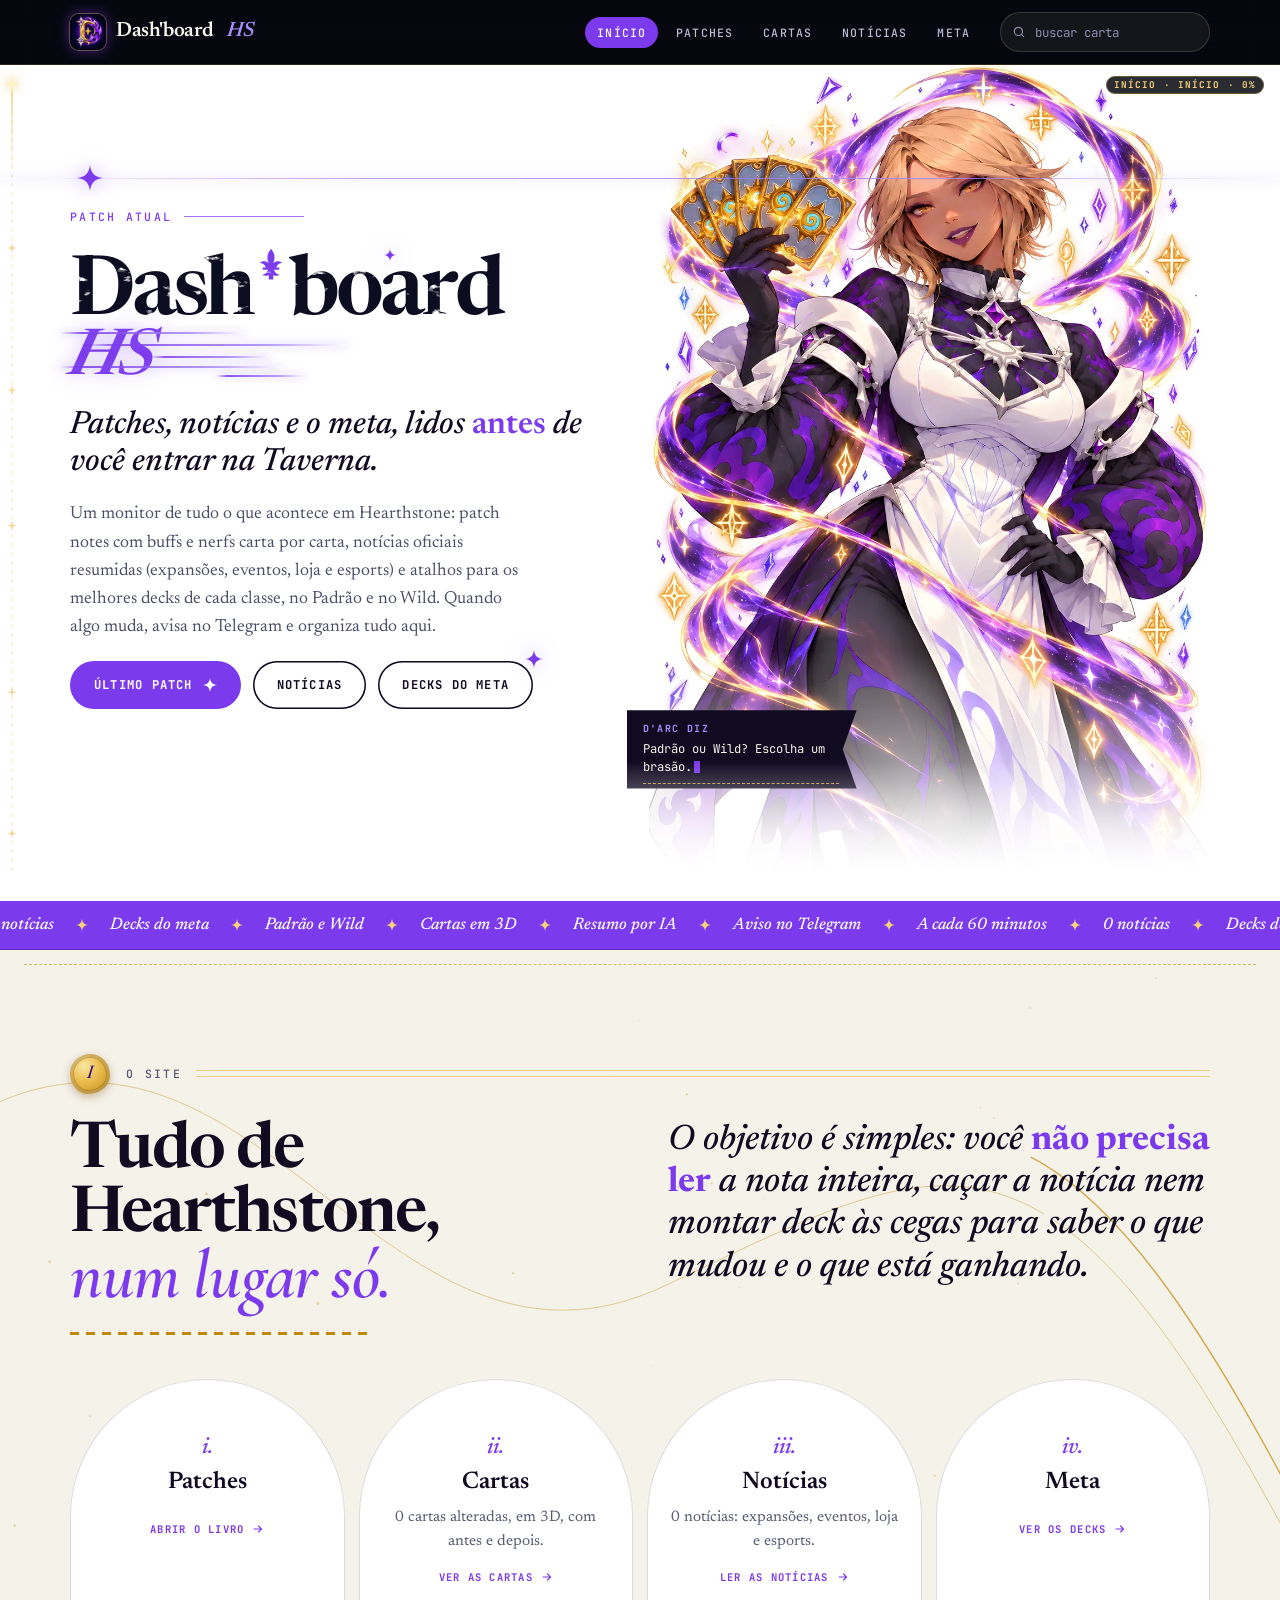
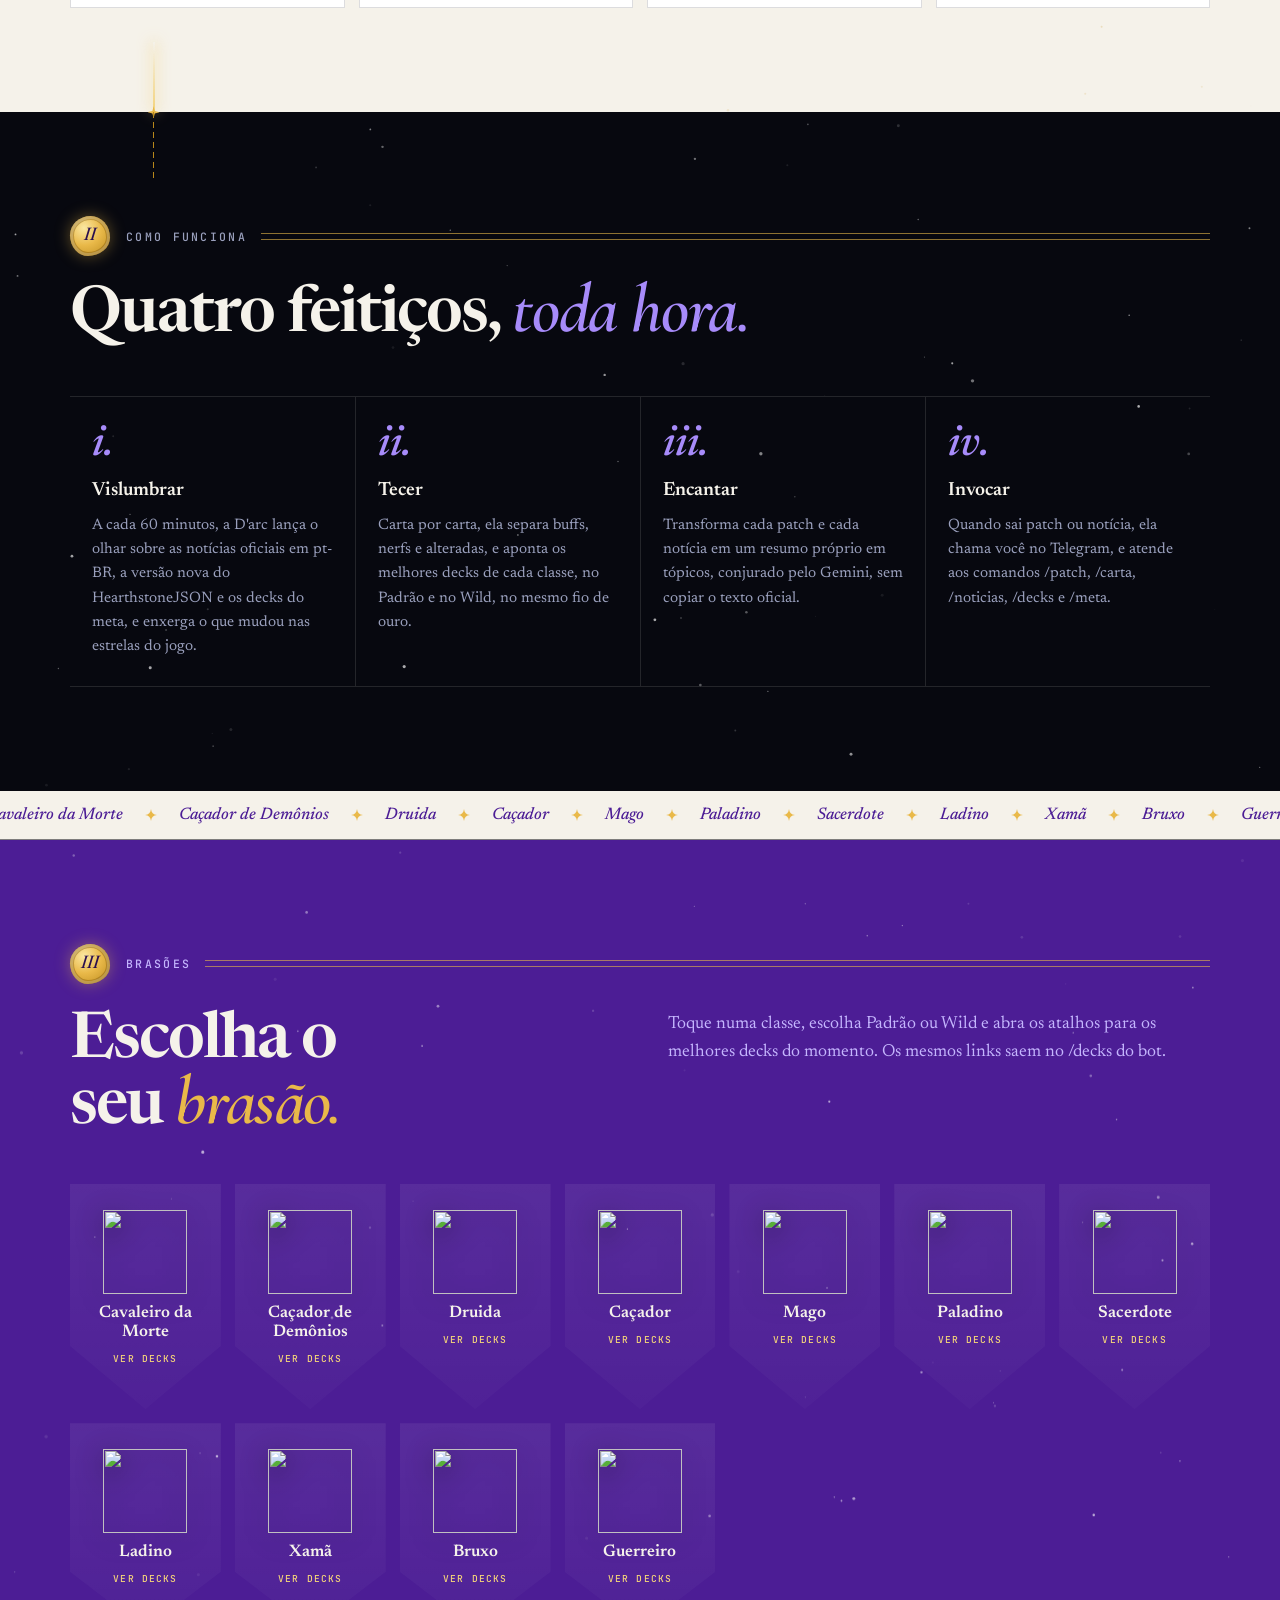
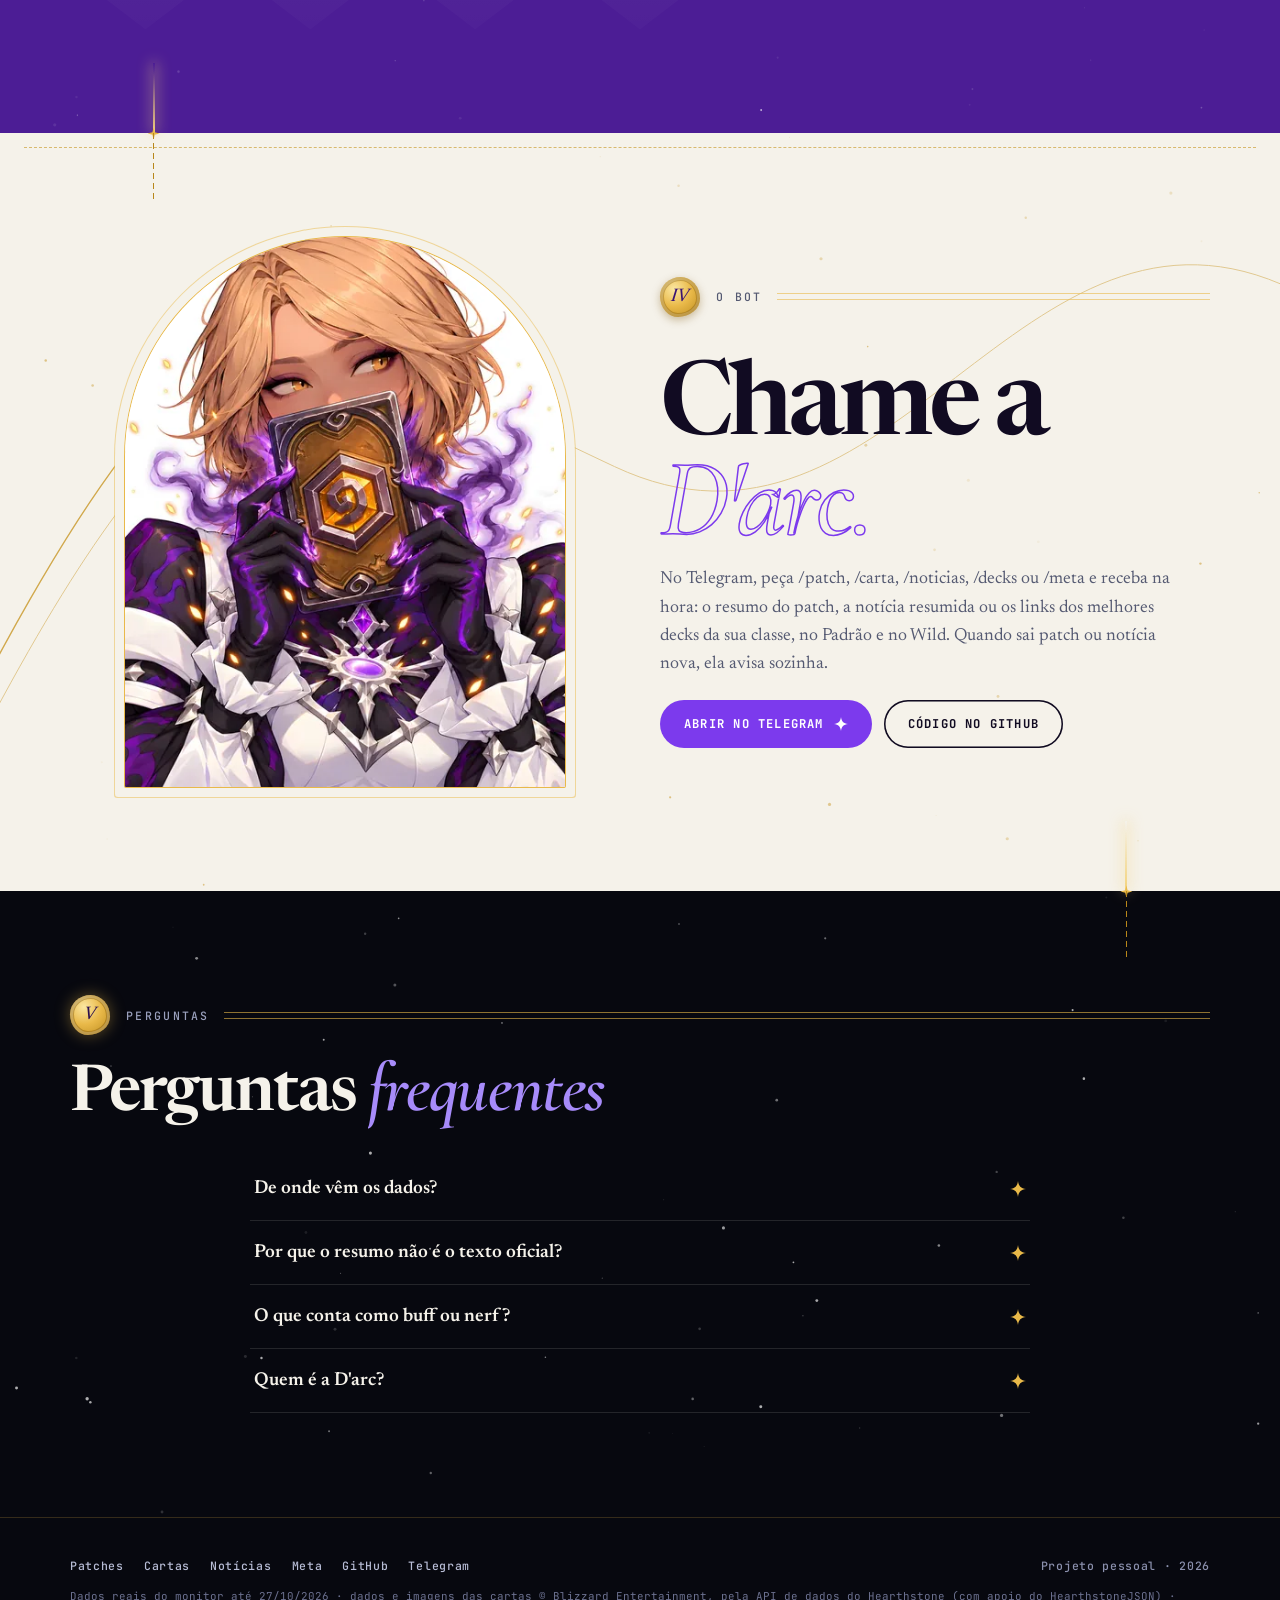
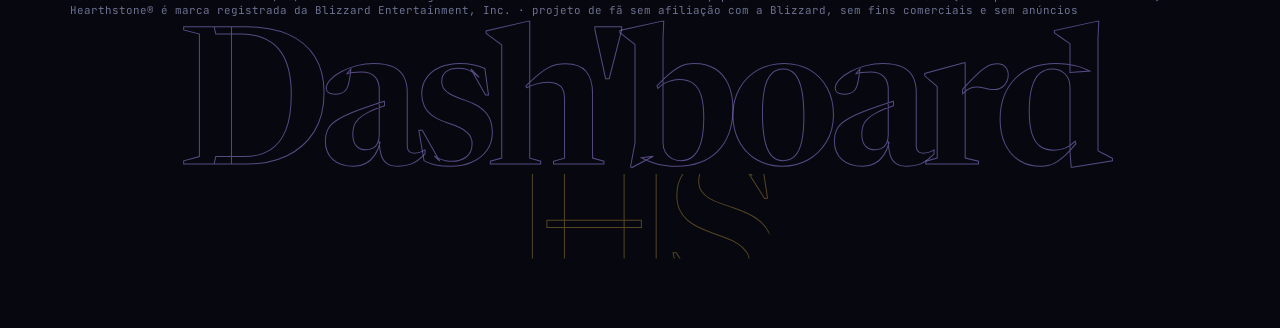
==== commit 90ec7dc1: "Resumo mais completo, desempenho no celular e resumo só manual Resumo de 8 a 14 tópicos com regra de" ====
--- a/site/index.html
+++ b/site/index.html
@@ -5,13 +5,14 @@
 <meta name="viewport" content="width=device-width, initial-scale=1, viewport-fit=cover">
 <meta name="description" content="Patches, notícias e decks do meta de Hearthstone, lidos antes de você entrar na Taverna. Projeto pessoal e de fã, sem fins comerciais.">
 <meta name="color-scheme" content="dark light">
+<script src="js/rota.js"></script>
 <title>Dash'board HS</title>
 <link rel="apple-touch-icon" href="img/apple-touch-icon.png">
 <link rel="icon" type="image/png" href="img/favicon-32.png">
 <link rel="preconnect" href="https://fonts.googleapis.com">
 <link rel="preconnect" href="https://fonts.gstatic.com" crossorigin>
-<link rel="preload" as="fetch" href="dados/cartas.json" crossorigin>
 <link rel="preload" as="fetch" href="dados/indice.json" crossorigin>
+<link rel="preload" as="fetch" href="dados/noticias.json" crossorigin>
 <link rel="stylesheet" href="https://fonts.googleapis.com/css2?family=Newsreader:ital,opsz,wght@0,6..72,400;0,6..72,500;0,6..72,600;1,6..72,400;1,6..72,500&family=Cormorant+Garamond:ital,wght@1,500;1,600&family=JetBrains+Mono:wght@400;500;700&display=swap" media="print" onload="this.media='all'">
 <noscript><link rel="stylesheet" href="https://fonts.googleapis.com/css2?family=Newsreader:ital,opsz,wght@0,6..72,400;0,6..72,500;0,6..72,600;1,6..72,400;1,6..72,500&family=Cormorant+Garamond:ital,wght@1,500;1,600&family=JetBrains+Mono:wght@400;500;700&display=swap"></noscript>
 <link rel="stylesheet" href="css/darc.css">
@@ -66,7 +67,7 @@
   <div class="pagina" data-pagina="inicio">
     <section class="hero hero-deck s-marfim" id="cena" aria-labelledby="t-hero">
       <div class="deck-arte">
-        <img fetchpriority="high" decoding="async" src="img/inicio-darc.webp" alt="A feiticeira do Dash'board HS, de cabelo dourado e vestido preto, branco e violeta, mostra um leque de cartas enquanto fitas de magia violeta e estrelas douradas giram à sua volta">
+        <img loading="lazy" fetchpriority="high" decoding="async" width="1600" height="2400" src="img/inicio-darc.webp" srcset="img/inicio-darc-640.webp 640w, img/inicio-darc-1000.webp 1000w, img/inicio-darc.webp 1600w" sizes="(max-width: 960px) 80vw, 650px" alt="A feiticeira do Dash'board HS, de cabelo dourado e vestido preto, branco e violeta, mostra um leque de cartas enquanto fitas de magia violeta e estrelas douradas giram à sua volta">
         <p class="fala" aria-live="polite"><small>D'arc diz</small><span data-fala></span><span class="cursor" aria-hidden="true"></span></p>
       </div>
       <svg class="brilho-estrela e1" aria-hidden="true"><use href="#i-estrela"/></svg>
@@ -128,7 +129,7 @@
 
     <section class="s-marfim secao chamada" aria-labelledby="t-chamada">
       <div class="miolo">
-        <div class="vitral revela" style="justify-self:center;width:min(100%,440px)"><img loading="lazy" decoding="async" src="img/bot-darc.webp" alt="A feiticeira cobre o rosto com o verso de uma carta de Hearthstone, de luvas negras com chamas violeta"  style="object-position:50% 22%"><span class="raio" aria-hidden="true"></span></div>
+        <div class="vitral revela" style="justify-self:center;width:min(100%,440px)"><img loading="lazy" decoding="async" width="1400" height="1400" src="img/bot-darc.webp" srcset="img/bot-darc-600.webp 600w, img/bot-darc.webp 1400w" sizes="(max-width: 480px) 90vw, 440px" alt="A feiticeira cobre o rosto com o verso de uma carta de Hearthstone, de luvas negras com chamas violeta"  style="object-position:50% 22%"><span class="raio" aria-hidden="true"></span></div>
         <div class="texto revela">
           <p class="capitulo"><b>IV</b><span>O bot</span></p>
           <h2 class="gigante" id="t-chamada">Chame a <em>D'arc.</em></h2>
@@ -159,7 +160,7 @@
   <div class="pagina" data-pagina="patches" hidden>
     <section class="cabeca-pagina cabeca-livro cabeca-patches s-noite">
       <div class="livro-arte">
-        <img decoding="async" src="img/patches-darc.webp" alt="A feiticeira de cabelo dourado e vestido preto, branco e violeta puxa um fio de ouro que costura retalhos de um céu estrelado, com uma carta de Hearthstone na outra mão">
+        <img loading="lazy" decoding="async" width="2880" height="960" src="img/patches-darc.webp" srcset="img/patches-darc-1200.webp 1200w, img/patches-darc-1800.webp 1800w, img/patches-darc.webp 2880w" sizes="(max-width: 760px) 640px, 100vw" alt="A feiticeira de cabelo dourado e vestido preto, branco e violeta puxa um fio de ouro que costura retalhos de um céu estrelado, com uma carta de Hearthstone na outra mão">
         <p class="fala" aria-live="polite"><small>D'arc diz</small><span data-fala></span><span class="cursor" aria-hidden="true"></span></p>
       </div>
       <div class="miolo">
@@ -179,7 +180,7 @@
   <div class="pagina" data-pagina="cartas" hidden>
     <section class="cabeca-pagina cabeca-livro cabeca-patches cabeca-cartas-arte s-noite">
       <div class="livro-arte">
-        <img loading="lazy" decoding="async" src="img/cartas-darc.webp" alt="A feiticeira de cabelo dourado lança cartas de Hearthstone num céu violeta, ligadas por fios de ouro">
+        <img loading="lazy" decoding="async" width="2400" height="800" src="img/cartas-darc.webp" srcset="img/cartas-darc-1200.webp 1200w, img/cartas-darc-1800.webp 1800w, img/cartas-darc.webp 2400w" sizes="(max-width: 760px) 640px, 100vw" alt="A feiticeira de cabelo dourado lança cartas de Hearthstone num céu violeta, ligadas por fios de ouro">
         <p class="fala" aria-live="polite"><small>D'arc diz</small><span data-fala></span><span class="cursor" aria-hidden="true"></span></p>
       </div>
       <div class="miolo">
@@ -204,7 +205,7 @@
   <div class="pagina" data-pagina="noticias" hidden>
     <section class="cabeca-pagina cabeca-livro cabeca-patches cabeca-noticias-arte s-noite">
       <div class="livro-arte">
-        <img loading="lazy" decoding="async" src="img/noticias-darc.webp" alt="A feiticeira sorri e estende uma carta dourada lacrada com selo violeta, num castelo flutuante cheio de caixas de correio estreladas e cartas voando">
+        <img loading="lazy" decoding="async" width="2400" height="800" src="img/noticias-darc.webp" srcset="img/noticias-darc-1200.webp 1200w, img/noticias-darc-1800.webp 1800w, img/noticias-darc.webp 2400w" sizes="(max-width: 760px) 640px, 100vw" alt="A feiticeira sorri e estende uma carta dourada lacrada com selo violeta, num castelo flutuante cheio de caixas de correio estreladas e cartas voando">
         <p class="fala" aria-live="polite"><small>D'arc diz</small><span data-fala></span><span class="cursor" aria-hidden="true"></span></p>
       </div>
       <div class="miolo">
@@ -227,7 +228,7 @@
   <div class="pagina" data-pagina="meta" hidden>
     <section class="cabeca-pagina cabeca-livro cabeca-patches cabeca-meta-arte s-noite">
       <div class="livro-arte">
-        <img loading="lazy" decoding="async" src="img/meta-darc.webp" alt="A feiticeira segura uma carta brilhante cercada de anéis de magia violeta e ouro">
+        <img loading="lazy" decoding="async" width="2400" height="800" src="img/meta-darc.webp" srcset="img/meta-darc-1200.webp 1200w, img/meta-darc-1800.webp 1800w, img/meta-darc.webp 2400w" sizes="(max-width: 760px) 640px, 100vw" alt="A feiticeira segura uma carta brilhante cercada de anéis de magia violeta e ouro">
         <p class="fala" aria-live="polite"><small>D'arc diz</small><span data-fala></span><span class="cursor" aria-hidden="true"></span></p>
       </div>
       <div class="miolo">
--- a/site/css/darc.css
+++ b/site/css/darc.css
@@ -153,14 +153,21 @@
 .dupla { display: grid; grid-template-columns: minmax(0, 1fr) minmax(0, 1fr); gap: 56px; align-items: start; }
 @media (max-width: 900px) { .dupla { grid-template-columns: minmax(0, 1fr); gap: 36px; } }
 .coluna { display: grid; gap: 24px; }
-.medalhas { display: grid; grid-template-columns: repeat(3, minmax(0, 1fr)); gap: 12px; }
-.medalha { display: grid; justify-items: center; gap: 6px; padding: 26px 10px 20px; background: var(--branco); border-radius: var(--arco); box-shadow: inset 0 0 0 1px var(--linha); text-align: center; }
+.medalhas { display: grid; grid-template-columns: repeat(4, minmax(0, 1fr)); gap: 12px; }
+@media (max-width: 560px) { .medalhas { grid-template-columns: repeat(2, minmax(0, 1fr)); } }
+.medalha { display: grid; justify-items: center; gap: 6px; padding: 22px 10px 18px; background: var(--branco); border-radius: var(--arco); box-shadow: inset 0 0 0 1px var(--linha); text-align: center; }
 .medalha svg { width: 18px; height: 18px; }
 .medalha b { font: 600 3rem/1 var(--serifa); letter-spacing: -.03em; font-variant-numeric: tabular-nums lining-nums; }
 .medalha small { font: 500 .64rem var(--mono); letter-spacing: .14em; text-transform: uppercase; color: var(--suave); }
 .medalha.b svg, .medalha.b b { color: var(--buff); }
 .medalha.n svg, .medalha.n b { color: var(--nerf); }
 .medalha.a svg, .medalha.a b { color: #a67c14; }
+.medalha.t svg, .medalha.t b { color: var(--real); }
+/* D46: cada patch tem uma parte para o Padrão e outra para o Livre */
+.secao-formato { display: grid; gap: 18px; min-width: 0; }
+.secao-topo h3 { font: 600 1.7rem/1.1 var(--serifa); letter-spacing: -.02em; margin: 0; }
+.secao-formato + .secao-formato { padding-top: 14px; border-top: 1px solid var(--linha); }
+.tambem-livre { opacity: .8; font-style: italic; }
 .pergaminho { position: relative; padding: 30px 30px 26px; background: var(--branco); box-shadow: inset 0 0 0 1px var(--linha), 0 30px 60px -40px rgba(13,24,70,.35); }
 .pergaminho::before, .pergaminho::after { content: ""; position: absolute; left: 0; right: 0; height: 5px; border-block: 1px solid var(--ouro); }
 .pergaminho::before { top: 10px; } .pergaminho::after { bottom: 10px; }
@@ -441,7 +448,7 @@
 .grade-cartas button { padding-bottom: 6px; }
 .grade-cartas .rotulo { margin-top: 12px;  display: flex; justify-content: space-between; gap: 8px; font: 500 .66rem var(--mono); letter-spacing: .06em; color: var(--suave); }
 .grade-cartas .rotulo b { text-transform: uppercase; letter-spacing: .1em; }
-.t-buffs { color: var(--buff) !important; } .t-nerfs { color: var(--nerf) !important; } .t-alteradas { color: #a67c14 !important; }
+.t-buffs { color: var(--buff) !important; } .t-nerfs { color: var(--nerf) !important; } .t-alteradas { color: #a67c14 !important; } .t-revisadas { color: var(--real) !important; }
 
 /* Janelas (carta e decks) */
 .janela { width: min(100% - 32px, 760px); max-height: calc(100vh - 40px); padding: 0; border: 0; border-radius: 26px; background: var(--noite-2); color: var(--marfim); box-shadow: 0 0 0 1px rgba(233,185,73,.35), 0 40px 120px -20px #000; overflow: auto; }
@@ -918,3 +925,21 @@
 .deck-caixa:hover::after, .deck-caixa:focus-visible::after { clip-path: inset(0); }
 .deck-caixa:focus-visible { outline: 2px solid var(--ouro); outline-offset: 3px; }
 @media (prefers-reduced-motion: reduce) { .deck-caixa::before, .deck-caixa::after { transition: none; } .brasao:hover img { transform: none; } }
+
+/* Desempenho no celular (D50): o filtro de ruído SVG (feTurbulence) do título é redesenhado na CPU e custava cerca de 400 ms de bloqueio com a CPU lenta; no celular o título fica liso */
+@media (max-width: 960px), (pointer: coarse) {
+  .linha-marca, .hero-deck .linha-marca, .hero-arte .palavra span:nth-child(1) { filter: none; }
+}
+
+/* Antes do JS assumir as páginas, js/rota.js marca a rota em <html> (D50): o início não é pedido nem pintado quando o link abre outra página, e essa página já aparece, com a mesma animação de entrada de .pagina.chegou, para a arte não esperar o JS. */
+html[data-rota]:not([data-rota="inicio"]) .pagina[data-pagina="inicio"] { display: none; }
+html[data-rota="patches"] .pagina[data-pagina="patches"], html[data-rota="cartas"] .pagina[data-pagina="cartas"], html[data-rota="noticias"] .pagina[data-pagina="noticias"], html[data-rota="meta"] .pagina[data-pagina="meta"] { display: block; animation: pagina .8s var(--fluida) both, costura-revela .95s var(--fluida) backwards; }
+@media (hover: none), (pointer: coarse) {
+  html[data-rota="patches"] .pagina[data-pagina="patches"], html[data-rota="cartas"] .pagina[data-pagina="cartas"], html[data-rota="noticias"] .pagina[data-pagina="noticias"], html[data-rota="meta"] .pagina[data-pagina="meta"] { animation: pagina-toque .5s ease-out both, costura-revela .95s var(--fluida) backwards; }
+}
+@media (prefers-reduced-motion: reduce) {
+  html[data-rota="patches"] .pagina[data-pagina="patches"], html[data-rota="cartas"] .pagina[data-pagina="cartas"], html[data-rota="noticias"] .pagina[data-pagina="noticias"], html[data-rota="meta"] .pagina[data-pagina="meta"] { animation: none; }
+}
+
+/* Enquanto os dados não chegam o conteúdo é curto e o rodapé subia para a primeira tela; reservar a altura evita o salto quando a página enche (D50) */
+body:not([data-estado="pronto"]) #conteudo-principal { min-height: 100svh; }
